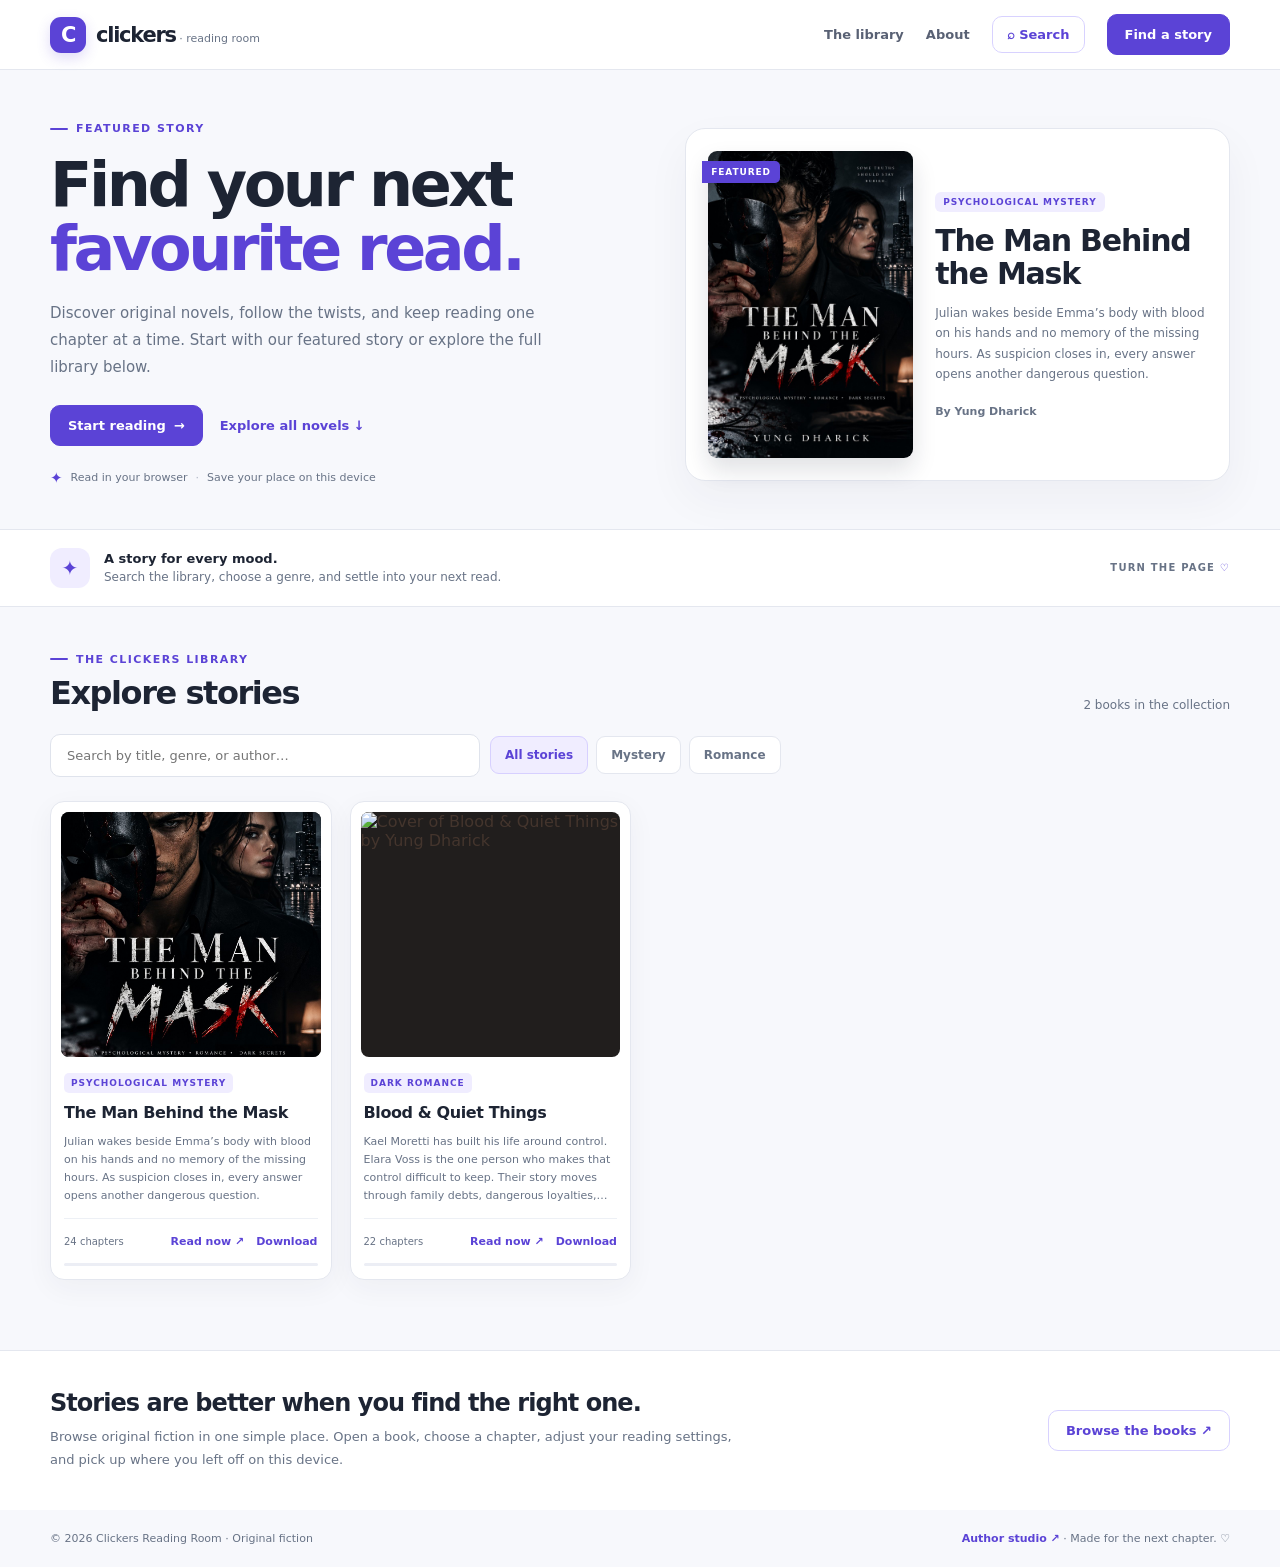
==== index.html @ 31b6f286 "Prefer published author edits for existing library titles" ====
<!doctype html>
<html lang="en">
<head>
<meta charset="utf-8">
<meta name="viewport" content="width=device-width,initial-scale=1">
<meta name="theme-color" content="#f7f2e9">
<meta name="description" content="Discover original fiction, find your next favourite story, and read comfortably on any screen. Explore the growing Clickers library.">
<meta property="og:type" content="website">
<meta property="og:site_name" content="Clickers Reading Room">
<meta property="og:title" content="Clickers — Stories worth staying for">
<meta property="og:description" content="Find a story that pulls you in. Discover original fiction and read at your own pace.">
<meta property="og:image" content="https://raw.githubusercontent.com/yungshadow213-prog/clickers/main/assets/the-man-behind-the-mask.jpg">
<meta property="og:image:alt" content="Clickers Reading Room — original fiction and stories">
<meta name="twitter:card" content="summary_large_image">
<meta name="twitter:image" content="https://raw.githubusercontent.com/yungshadow213-prog/clickers/main/assets/the-man-behind-the-mask.jpg">
<meta name="pinterest-rich-pin" content="true">
<meta name="color-scheme" content="light">
<title>Clickers — Stories worth staying for</title>
<style>
:root{color-scheme:light;--bg:#f7f8fc;--surface:#fff;--ink:#1d2433;--muted:#687386;--line:#e4e7ef;--brand:#5b43d6;--brand-dark:#4430b5;--soft:#f0edff;--shadow:0 8px 28px #2027460c}
*{box-sizing:border-box}html{scroll-behavior:smooth;scroll-padding-top:80px}body{margin:0;background:var(--bg);color:var(--ink);font-family:Inter,ui-sans-serif,system-ui,-apple-system,"Segoe UI",sans-serif}button,input,select{font:inherit}button,a{-webkit-tap-highlight-color:transparent}a{color:inherit;text-decoration:none}button{cursor:pointer}button:focus-visible,a:focus-visible,input:focus-visible,select:focus-visible{outline:3px solid #a89bff;outline-offset:3px}.wrap{width:min(1180px,calc(100% - 40px));margin:auto}
header{height:70px;display:flex;align-items:center;position:sticky;top:0;z-index:5;background:#ffffffed;border-bottom:1px solid var(--line);backdrop-filter:blur(14px)}.nav{display:flex;align-items:center;justify-content:space-between;gap:20px}.brand{display:flex;align-items:center;gap:10px;font-size:21px;font-weight:850;letter-spacing:-.06em}.brand-mark{display:grid;place-items:center;width:36px;height:36px;border-radius:11px;background:var(--brand);color:#fff;font-size:21px;box-shadow:0 5px 14px #5b43d632}.brand-sub{font-size:11px;font-weight:500;letter-spacing:0;color:var(--muted)}.navlinks{display:flex;align-items:center;gap:22px;font-size:13px;font-weight:650;color:#596174}.navlinks a:hover,.quiet-link:hover{color:var(--brand)}.button{display:inline-flex;align-items:center;justify-content:center;gap:8px;border:1px solid var(--brand);border-radius:10px;background:var(--brand);color:white;padding:12px 17px;font-size:13px;font-weight:750;transition:transform .18s,background .18s}.button:hover{background:var(--brand-dark);transform:translateY(-1px)}.button.outline{background:transparent;color:var(--brand);border-color:#d8d2ff}.nav-search{padding:10px 14px;white-space:nowrap}.quiet-link{font-size:13px;color:var(--brand);font-weight:700;padding:10px 3px}.eyebrow{display:flex;align-items:center;gap:8px;color:var(--brand);font-size:11px;font-weight:800;letter-spacing:.13em;text-transform:uppercase}.eyebrow:before{content:"";width:18px;height:2px;border-radius:4px;background:currentColor}
.hero{display:grid;grid-template-columns:1.04fr .96fr;gap:45px;align-items:center;padding:52px 0 42px}.hero h1{font-size:clamp(38px,5vw,62px);font-weight:850;line-height:1.04;letter-spacing:-.055em;margin:18px 0}.hero h1 em{color:var(--brand);font-style:normal}.hero-copy{max-width:500px;color:var(--muted);font-size:15px;line-height:1.8}.hero-actions{display:flex;align-items:center;gap:14px;flex-wrap:wrap;margin-top:24px}.hero-proof{display:flex;align-items:center;gap:8px;flex-wrap:wrap;margin-top:23px;font-size:11px;color:var(--muted)}.hero-proof span{color:var(--brand);font-size:15px}.hero-proof i{font-style:normal;color:#b0b6c4}.hero-art{height:335px;position:relative;display:grid;place-items:center;isolation:isolate;border-radius:26px;background:linear-gradient(135deg,#f0edff,#fff3df);overflow:hidden}.orb{position:absolute;z-index:-1;width:255px;height:255px;border-radius:50%;background:#ddd6ff;right:14%;top:10%}.orb:after{content:"";position:absolute;inset:18px;border:1px solid #9f8df2;border-radius:50%}.star{position:absolute;color:var(--brand);font-size:23px}.star.a{top:12%;left:13%}.star.b{bottom:12%;right:9%;font-size:16px}.hero-book{position:absolute;width:174px;height:250px;padding:19px;display:flex;flex-direction:column;justify-content:space-between;box-shadow:12px 20px 34px #25140f25;overflow:hidden;border-radius:7px}.hero-book:before,.cover:before{content:"";position:absolute;inset:8px;border:1px solid #ffffff55;pointer-events:none}.hero-book:after,.cover:after{content:"";position:absolute;width:180px;height:180px;border:1px solid #ffffff30;border-radius:50%;right:-86px;top:56px;pointer-events:none}.hero-book>*{position:relative;z-index:1}.hero-book.back{background:#ffcc83;color:#49382d;transform:translate(63px,-9px) rotate(8deg)}.hero-book.front{background:#5540c6;color:#fff;transform:translate(-30px,13px) rotate(-6deg)}.hero-book .micro{font-size:8px;font-weight:800;letter-spacing:.13em;text-transform:uppercase}.hero-book strong{font-size:25px;font-weight:850;line-height:1.03;max-width:145px}
.reading-note{background:#fff;border-top:1px solid var(--line);border-bottom:1px solid var(--line)}.reading-note-inner{display:flex;align-items:center;gap:14px;padding:18px 0}.note-icon{display:grid;place-items:center;flex:0 0 40px;height:40px;border-radius:12px;background:var(--soft);color:var(--brand);font-size:20px}.reading-note-inner>div{display:flex;flex-direction:column;gap:4px}.reading-note strong{font-size:13px}.reading-note-inner>div span{font-size:12px;color:var(--muted)}.note-stamp{margin-left:auto;font-size:10px;letter-spacing:.12em;font-weight:800;color:var(--muted)}.note-stamp span{color:var(--brand)}
.library{padding:46px 0 70px}.section-head{display:flex;justify-content:space-between;align-items:end;gap:20px;margin-bottom:22px}.section-head h2{font-size:32px;letter-spacing:-.045em;font-weight:850;margin:8px 0 0}.section-head p{font-size:12px;color:var(--muted);margin:0}.toolbar{display:flex;align-items:center;gap:10px;flex-wrap:wrap;margin-bottom:24px}.search{flex:1;min-width:210px;max-width:430px}.search input{width:100%;padding:13px 16px;border:1px solid #dfe3ec;border-radius:10px;background:#fff;color:var(--ink);font-size:13px}.filters{display:flex;gap:8px;flex-wrap:wrap}.filter{border:1px solid var(--line);border-radius:9px;padding:11px 14px;background:#fff;color:var(--muted);font-size:12px;font-weight:700}.filter.active{background:var(--soft);border-color:#d7d0ff;color:var(--brand)}.grid{display:grid;grid-template-columns:repeat(4,minmax(0,1fr));gap:18px}.card{padding:10px;background:var(--surface);border:1px solid var(--line);border-radius:14px;box-shadow:var(--shadow);min-width:0;transition:transform .18s,box-shadow .18s;overflow:hidden}.card:hover{transform:translateY(-3px);box-shadow:0 16px 34px #202b4a12}.cover{height:245px;padding:19px;position:relative;overflow:hidden;display:flex;flex-direction:column;justify-content:space-between;background:#5540c6;color:#fff;border-radius:8px}.cover.tone2{background:#ffcc83;color:#44352d}.cover.tone3{background:#365d58;color:#f5efe5}.cover .micro{font-size:8px;font-weight:800;text-transform:uppercase;letter-spacing:.14em}.cover .title{position:relative;z-index:1;max-width:220px;font-size:clamp(22px,2vw,28px);font-weight:850;line-height:1.03;overflow-wrap:anywhere}.cover .author{font-size:9px;font-weight:750;text-transform:uppercase;letter-spacing:.13em}.cover.with-image{padding:0;background:#211e1d}.cover.with-image:before,.cover.with-image:after{display:none}.cover .actual-cover{position:absolute;inset:0;width:100%;height:100%;object-fit:cover;display:block}.cover .ornament{position:absolute;z-index:0;width:170px;height:170px;border:1px solid #ffffff35;border-radius:50%;right:-62px;top:75px}.cover.tone2 .ornament{border-color:#71574735}.meta{padding:14px 3px 3px}.tag{display:inline-block;font-size:9px;font-weight:850;text-transform:uppercase;letter-spacing:.11em;color:var(--brand);background:var(--soft);border-radius:5px;padding:5px 7px}.meta h3{font-size:16px;line-height:1.35;font-weight:800;letter-spacing:-.025em;margin:9px 0}.meta p{min-height:68px;color:var(--muted);font-size:11px;line-height:1.65;margin:0 0 13px;display:-webkit-box;-webkit-line-clamp:4;-webkit-box-orient:vertical;overflow:hidden}.card-bottom{display:flex;align-items:center;justify-content:space-between;gap:8px;flex-wrap:wrap;border-top:1px solid #edf0f5;padding-top:11px}.card-bottom .actions{display:flex;gap:12px;align-items:center}.card-bottom button{border:0;background:transparent;color:var(--brand);padding:5px 0;font-size:11px;font-weight:800}.card-bottom button:hover{text-decoration:underline}.read-status{font-size:10px;color:var(--muted)}.progress-track{height:3px;background:#eceef5;margin-top:10px;overflow:hidden;border-radius:99px}.progress-fill{height:100%;background:var(--brand);width:0}.empty{grid-column:1/-1;text-align:center;padding:40px 20px;border:1px dashed #d8dce8;border-radius:12px;font-size:13px;line-height:1.8;color:var(--muted)}
.about{background:#fff;border-top:1px solid var(--line);padding:38px 0}.about-inner{display:flex;justify-content:space-between;align-items:center;gap:30px}.about h2{font-size:24px;letter-spacing:-.04em;margin:0 0 8px}.about p{max-width:710px;color:var(--muted);font-size:13px;line-height:1.8;margin:0}.foot{display:flex;justify-content:space-between;align-items:center;gap:18px;padding:22px 0;color:var(--muted);font-size:11px}.foot-links a{color:var(--brand);font-weight:750}.reader{position:fixed;inset:0;z-index:20;background:#fbfaf7;display:none;overflow-y:auto;color:#292b35}.reader.open{display:block}.reader.dark{background:#171923;color:#e8e9f0}.readerbar{position:sticky;top:0;z-index:2;display:flex;align-items:center;justify-content:space-between;gap:14px;padding:13px max(20px,calc((100% - 1000px)/2));border-bottom:1px solid #e4e5eb;background:#ffffffef;backdrop-filter:blur(12px)}.reader.dark .readerbar{background:#1b1e29ee;border-color:#333746}.readerbar button,.readerbar select,.reader-controls button{border:1px solid #dfe1e9;border-radius:8px;background:#fff;color:#33394a;padding:9px 11px;font-size:12px;font-weight:700}.reader.dark .readerbar button,.reader.dark .readerbar select,.reader.dark .reader-controls button{background:#252938;color:#e8e9f0;border-color:#414659}.reader-title{font-size:13px;font-weight:800;overflow:hidden;text-overflow:ellipsis;white-space:nowrap}.reader-tools{display:flex;align-items:center;gap:7px;flex-wrap:wrap}.reader-body{max-width:720px;margin:0 auto;padding:60px 24px 100px}.reader-kicker{font-size:11px;text-transform:uppercase;letter-spacing:.13em;color:var(--brand);font-weight:850}.reader-body h1{font-family:Georgia,serif;font-size:clamp(30px,5vw,43px);line-height:1.2;letter-spacing:-.03em;margin:14px 0}.chapter-subtitle{color:var(--muted);font-size:12px;border-bottom:1px solid var(--line);padding-bottom:23px}.reader-content{font-family:Georgia,"Times New Roman",serif;font-size:20px;line-height:1.95;max-width:660px;margin:28px auto 42px;overflow-wrap:anywhere}.reader-content p{margin:0 0 1.35em}.reader.dark .reader-content{color:#e5e5eb}.reader.dark .chapter-subtitle{color:#a4a9b9;border-color:#333746}.reader-controls{display:flex;align-items:center;justify-content:space-between;gap:12px;border-top:1px solid var(--line);padding-top:20px}.reader-controls button:disabled{opacity:.4;cursor:not-allowed}.chapter-count{font-size:11px;color:var(--muted)}.toast{position:fixed;bottom:22px;left:50%;transform:translate(-50%,20px);z-index:30;background:#22263a;color:#fff;padding:12px 17px;border-radius:10px;font-size:12px;opacity:0;pointer-events:none;transition:opacity .2s,transform .2s;box-shadow:0 8px 25px #0002}.toast.show{opacity:1;transform:translate(-50%,0)}
@media(max-width:1000px){.grid{grid-template-columns:repeat(3,minmax(0,1fr))}.hero{gap:25px}.navlinks{gap:14px}.cover{height:230px}}
@media(max-width:720px){.wrap{width:calc(100% - 28px)}header{height:64px}.navlinks{gap:10px}.navlinks>a:not(.nav-search):not(.nav-cta){display:none}.brand{font-size:19px}.brand-sub{display:none}.nav-cta{display:none}.hero{grid-template-columns:1fr;padding:38px 0 30px;gap:24px}.hero h1{font-size:clamp(39px,11vw,55px)}.hero-art{height:285px}.hero-book{width:145px;height:214px;padding:15px}.hero-book strong{font-size:21px}.orb{width:220px;height:220px}.reading-note-inner{align-items:flex-start}.note-stamp{display:none}.library{padding:35px 0 50px}.section-head{align-items:flex-start;flex-direction:column;gap:8px}.section-head h2{font-size:28px}.toolbar{align-items:stretch}.search{max-width:none;flex-basis:100%}.filters{overflow-x:auto;flex-wrap:nowrap;padding-bottom:4px}.filter{white-space:nowrap}.grid{grid-template-columns:repeat(2,minmax(0,1fr));gap:12px}.card{padding:8px;border-radius:11px}.cover{height:clamp(165px,54vw,240px);padding:13px}.cover .title{font-size:clamp(18px,5vw,25px)}.meta{padding:11px 2px 2px}.meta h3{font-size:14px}.meta p{font-size:10px;min-height:62px}.card-bottom{align-items:flex-start;flex-direction:column;gap:6px}.card-bottom .actions{width:100%;justify-content:space-between}.about-inner{align-items:flex-start;flex-direction:column}.about h2{font-size:22px}.foot{align-items:flex-start;flex-direction:column;gap:8px}.readerbar{padding:10px 12px;align-items:flex-start;flex-wrap:wrap}.reader-title{order:3;width:100%}.reader-tools{gap:5px}.readerbar button,.readerbar select{padding:8px;font-size:11px}.reader-body{padding:36px 22px 70px}.reader-content{line-height:1.85}.reader-controls button{padding:9px 10px}}
@media(max-width:380px){.grid{grid-template-columns:1fr}.cover{height:300px}.meta p{min-height:0}.nav-search{font-size:11px;padding:9px}.hero-art{height:255px}}
.hero-copy-block{min-width:0}.featured-story{display:flex;align-items:center;gap:22px;padding:22px;border:1px solid var(--line);border-radius:20px;background:#fff;box-shadow:0 18px 45px #2027460c;min-width:0}.featured-cover-wrap{position:relative;flex:0 0 42%;max-width:205px}.featured-cover{display:block;width:100%;aspect-ratio:2/3;object-fit:cover;border-radius:9px;box-shadow:0 12px 24px #17203322;background:#e8eaf0}.featured-ribbon{position:absolute;top:10px;left:-6px;background:var(--brand);color:#fff;border-radius:0 5px 5px 0;padding:6px 9px;font-size:9px;font-weight:850;letter-spacing:.1em}.featured-info{min-width:0}.featured-genre{display:inline-block;color:var(--brand);background:var(--soft);border-radius:6px;padding:5px 8px;font-size:9px;font-weight:850;text-transform:uppercase;letter-spacing:.1em}.featured-info h2{font-size:clamp(21px,2.7vw,30px);line-height:1.12;letter-spacing:-.04em;margin:12px 0}.featured-info p{font-size:12px;line-height:1.7;color:var(--muted);display:-webkit-box;-webkit-line-clamp:6;-webkit-box-orient:vertical;overflow:hidden;margin:0 0 16px}.featured-author{font-size:11px;color:var(--muted);font-weight:750}.featured-story .hero-copy{margin:0}.featured-story .button{margin-top:18px}
@media(max-width:720px){.featured-story{gap:16px;padding:15px;border-radius:15px}.featured-cover-wrap{flex-basis:39%;max-width:170px}.featured-info h2{font-size:21px}.featured-info p{-webkit-line-clamp:5;font-size:11px}.featured-author{font-size:10px}}
@media(max-width:420px){.featured-story{align-items:flex-start;gap:12px;padding:12px}.featured-cover-wrap{flex-basis:38%}.featured-info h2{font-size:18px;margin:9px 0}.featured-info p{-webkit-line-clamp:4;font-size:10px}.featured-ribbon{font-size:8px;padding:5px 7px}}
</style>
</head>
<body>
<header><div class="wrap nav"><a class="brand" href="./" aria-label="Clickers Reading Room home"><span class="brand-mark">C</span><span>clickers<span class="brand-sub"> · reading room</span></span></a><nav class="navlinks" aria-label="Main navigation"><a href="#library">The library</a><a href="#about">About</a><a class="button outline nav-search" id="navSearch" href="#library" aria-label="Search the story library">⌕ Search</a><a class="button nav-cta" href="#library">Find a story</a></nav></div></header>
<main>
<section class="wrap hero"><div class="hero-copy-block"><div class="eyebrow">Featured story</div><h1>Find your next<br><em>favourite read.</em></h1><p class="hero-copy">Discover original novels, follow the twists, and keep reading one chapter at a time. Start with our featured story or explore the full library below.</p><div class="hero-actions"><button class="button" id="featuredRead" type="button">Start reading <span aria-hidden="true">→</span></button><a class="quiet-link" href="#library">Explore all novels ↓</a></div><div class="hero-proof"><span>✦</span> Read in your browser <i>·</i> Save your place on this device</div></div><div class="featured-story" aria-label="Featured novel"><div class="featured-cover-wrap"><img id="featuredCover" class="featured-cover" src="./assets/the-man-behind-the-mask.jpg" alt="Featured novel cover"><span class="featured-ribbon">FEATURED</span></div><div class="featured-info"><span class="featured-genre" id="featuredGenre">Mystery</span><h2 id="featuredTitle">The Man Behind the Mask</h2><p id="featuredDescription">Discover the story.</p><span class="featured-author" id="featuredAuthor">By Yung Dharick</span></div></div></section>

<section class="reading-note" aria-label="About the collection"><div class="wrap reading-note-inner"><span class="note-icon" aria-hidden="true">✦</span><div><strong>A story for every mood.</strong><span>Search the library, choose a genre, and settle into your next read.</span></div><span class="note-stamp">TURN THE PAGE <span aria-hidden="true">♡</span></span></div></section>
<section class="library" id="library"><div class="wrap"><div class="section-head"><div><div class="eyebrow">THE CLICKERS LIBRARY</div><h2>Explore stories</h2></div><p id="count" aria-live="polite">Loading stories…</p></div><div class="toolbar"><label class="search"><input id="search" type="search" placeholder="Search by title, genre, or author…" aria-label="Search the library"></label><div class="filters" id="filters" aria-label="Filter stories by genre"><button class="filter active" data-filter="All" aria-pressed="true">All stories</button></div></div><div class="grid" id="books" aria-live="polite"><div class="empty">Preparing the bookshelf…</div></div></div></section>
<section class="about" id="about"><div class="wrap about-inner"><div><h2>Stories are better when you find the right one.</h2><p>Browse original fiction in one simple place. Open a book, choose a chapter, adjust your reading settings, and pick up where you left off on this device.</p></div><a class="button outline" href="#library">Browse the books ↗</a></div></section>
</main><footer><div class="wrap foot"><span>© <span id="year"></span> Clickers Reading Room · Original fiction</span><span class="foot-links"><a href="./author.html">Author studio ↗</a> · Made for the next chapter. ♡</span></div></footer>
<section class="reader" id="reader" role="dialog" aria-modal="true" aria-label="Book reader" aria-hidden="true"><div class="readerbar"><button id="closeReader" type="button">← Library</button><div class="reader-title" id="readerTopTitle">Reading</div><div class="reader-tools"><button id="smaller" type="button" aria-label="Decrease text size">A−</button><button id="larger" type="button" aria-label="Increase text size">A+</button><button id="theme" type="button" aria-label="Toggle dark reading theme">◐</button><select id="chapterSelect" aria-label="Choose a chapter" title="Choose a chapter"><option>Contents</option></select><button id="downloadBook" type="button">Download .txt</button><button id="shareBook" type="button">Share</button></div></div><article class="reader-body"><div class="reader-kicker" id="readerGenre">Now reading</div><h1 id="readerHeading"></h1><div class="chapter-subtitle" id="chapterSubtitle"></div><div class="reader-content" id="readerContent"></div><div class="reader-controls"><button id="prevChapter" type="button">← Previous</button><span id="chapterCount" class="chapter-count" aria-live="polite"></span><button id="nextChapter" type="button">Next →</button></div></article></section><div class="toast" id="toast" role="status" aria-live="polite"></div>
<script src="./author-config.js"></script>
<script src="./books.js"></script>
<script>
(function(){
"use strict";
const $=id=>document.getElementById(id);
let books=Array.isArray(window.READING_ROOM_BOOKS)?window.READING_ROOM_BOOKS:[];
const progressKey="reading-room-progress-v1";
let progress={};try{progress=JSON.parse(localStorage.getItem(progressKey)||"{}")||{};}catch(e){progress={};}
let activeBook=null,chapterIndex=0,fontSize=20,dark=false,filter="All",previousFocus=null,toastTimer=null;
function esc(value){return String(value==null?"":value).replace(/[&<>"']/g,c=>({"&":"&amp;","<":"&lt;",">":"&gt;",'"':"&quot;","'":"&#39;"}[c]));}
function coverSource(value){const raw=String(value||"").trim();if(/^https?:\/\//i.test(raw))return raw;if(/^(?:data:|javascript:|\/\/)/i.test(raw))return "";return "./"+raw.replace(/^\.?\//,"");}
function saveProgress(){try{localStorage.setItem(progressKey,JSON.stringify(progress));}catch(e){}}
function showToast(message){$("toast").textContent=message;$("toast").classList.add("show");clearTimeout(toastTimer);toastTimer=setTimeout(()=>$("toast").classList.remove("show"),2300);}
function getProgress(book){const p=progress[book.id];return p&&Number.isInteger(p.chapter)?Math.max(0,Math.min(p.chapter,Math.max(0,book.chapters.length-1))):0;}
function renderFeatured(){
 const book=books.find(item=>String(item.id||"").startsWith("author-"))||books[0];if(!book)return;
 const title=$("featuredTitle"),genre=$("featuredGenre"),description=$("featuredDescription"),author=$("featuredAuthor"),cover=$("featuredCover"),button=$("featuredRead");
 if(title)title.textContent=book.title||"Featured story";
 if(genre)genre.textContent=book.label||book.genre||"Novel";
 if(description)description.textContent=book.description||"Open this story and start reading.";
 if(author)author.textContent="By "+(book.author||"Yung Dharick");
 if(cover){const src=coverSource(book.cover);if(src)cover.src=src;else cover.hidden=true;cover.alt="Cover of "+(book.title||"featured story");}
 if(button)button.onclick=()=>openBook(book.id,false);
}
function renderFilters(){
 const holder=$("filters");
 const genres=[...new Set(books.map(b=>String(b.genre||"Other").trim()).filter(Boolean))].sort((a,b)=>a.localeCompare(b));
 holder.innerHTML=[{label:"All stories",value:"All"},...genres.map(genre=>({label:genre,value:genre}))].map(item=>'<button class="filter '+(filter===item.value?'active':'')+'" data-filter="'+esc(item.value)+'" aria-pressed="'+String(filter===item.value)+'">' +esc(item.label)+'</button>').join("");
 holder.querySelectorAll("[data-filter]").forEach(btn=>btn.addEventListener("click",()=>{filter=btn.dataset.filter;renderFilters();renderBooks();}));
}
function renderBooks(){
 const query=$("search").value.trim().toLowerCase();
 const shown=books.filter(b=>(filter==="All"||String(b.genre||"Other")===filter)&&[b.title,b.genre,b.label,b.description,b.author].join(" ").toLowerCase().includes(query));
 $("count").textContent=shown.length+" "+(shown.length===1?"book":"books")+" in the collection";
 $("books").innerHTML=shown.map(b=>{
  const total=b.chapters.length,idx=getProgress(b),pct=total?Math.round((idx+(progress[b.id]&&progress[b.id].finished?1:0))/total*100):0,cover=coverSource(b.cover);
  return '<article class="card"><div class="cover '+esc(b.tone||"")+(cover?' with-image':'')+'">'+(cover?'<img class="actual-cover" src="'+esc(cover)+'" alt="Cover of '+esc(b.title)+' by '+esc(b.author||"Yung Dharick")+'" loading="lazy">':'<span class="micro">'+esc(b.label)+'</span><span class="ornament"></span><span class="title">'+esc(b.title)+'</span><span class="author">By '+esc(b.author||"Yung Dharick")+'</span>')+'</div><div class="meta"><span class="tag">'+esc(b.label)+'</span><h3>'+esc(b.title)+'</h3><p>'+esc(b.description)+'</p><div class="card-bottom"><span class="read-status">'+total+' chapters'+(progress[b.id]?' · '+pct+'% read':'')+'</span><div class="actions"><button type="button" data-open="'+esc(b.id)+'">'+(progress[b.id]?'Continue ↗':'Read now ↗')+'</button><button type="button" data-download="'+esc(b.id)+'">Download</button></div></div><div class="progress-track" aria-label="'+pct+'% read"><div class="progress-fill" style="width:'+pct+'%"></div></div></div></article>';
 }).join("")||'<div class="empty">No stories match that search. Try another title or genre.</div>';
 $("books").querySelectorAll("[data-open]").forEach(btn=>btn.addEventListener("click",()=>openBook(btn.dataset.open)));
 $("books").querySelectorAll("[data-download]").forEach(btn=>btn.addEventListener("click",()=>downloadBook(btn.dataset.download)));
}
function buildChapterOptions(){
 const select=$("chapterSelect");select.innerHTML="";
 activeBook.chapters.forEach((ch,i)=>{const op=document.createElement("option");op.value=String(i);op.textContent=(i+1)+". "+ch.title;select.appendChild(op);});
 select.disabled=!activeBook.chapters.length;
}
function openBook(id,restore=true){
 const book=books.find(b=>b.id===id);if(!book)return;
 previousFocus=document.activeElement;activeBook=book;chapterIndex=restore?getProgress(book):0;
 dark=false;$("reader").classList.remove("dark");$("reader").classList.add("open");$("reader").setAttribute("aria-hidden","false");document.body.style.overflow="hidden";
 $("readerTopTitle").textContent=book.title;$("readerGenre").textContent=book.label;$("readerContent").style.fontSize=fontSize+"px";
 buildChapterOptions();renderChapter();history.replaceState(null,"",location.pathname+"?book="+encodeURIComponent(book.id)+(chapterIndex?"&chapter="+(chapterIndex+1):""));
 $("closeReader").focus();
}
function closeReader(){
 $("reader").classList.remove("open");$("reader").setAttribute("aria-hidden","true");document.body.style.overflow="";
 history.replaceState(null,"",location.pathname+location.hash);
 if(previousFocus&&previousFocus.focus)previousFocus.focus();activeBook=null;renderBooks();
}
function renderChapter(){
 if(!activeBook)return;
 const chapters=activeBook.chapters||[],ch=chapters[chapterIndex];
 $("readerHeading").textContent=ch?ch.title:activeBook.title;
 $("chapterSubtitle").textContent=ch?"Chapter "+(chapterIndex+1)+" of "+chapters.length:"";
 $("chapterSelect").value=String(chapterIndex);
 $("readerContent").innerHTML=ch&&Array.isArray(ch.paragraphs)?ch.paragraphs.map(p=>'<p>'+esc(p).replace(/\n/g,"<br>")+'</p>').join(""):'<div class="reader-message">The text for this book is not available in this edition yet.</div>';
 $("chapterCount").textContent=chapters.length?(chapterIndex+1)+" of "+chapters.length+" chapters":"Text unavailable";
 $("prevChapter").disabled=!chapters.length||chapterIndex===0;$("nextChapter").disabled=!chapters.length||chapterIndex===chapters.length-1;
 if(chapters.length){progress[activeBook.id]={chapter:chapterIndex,finished:chapterIndex===chapters.length-1};saveProgress();}
 const u=new URL(location.href);u.searchParams.set("book",activeBook.id);if(chapterIndex)u.searchParams.set("chapter",String(chapterIndex+1));else u.searchParams.delete("chapter");history.replaceState(null,"",u.pathname+u.search+u.hash);
}
function downloadBook(id){
 const b=books.find(x=>x.id===id);if(!b)return;
 const content=[b.title,"By "+(b.author||"Yung Dharick"),"",b.description,"",...b.chapters.flatMap((ch,i)=>["CHAPTER "+(i+1),ch.title,"",...(ch.paragraphs||[]),""])].join("\n");
 const blob=new Blob([content],{type:"text/plain;charset=utf-8"}),url=URL.createObjectURL(blob),a=document.createElement("a");a.href=url;a.download=b.id+".txt";document.body.appendChild(a);a.click();a.remove();setTimeout(()=>URL.revokeObjectURL(url),1000);showToast("Your book download is ready.");
}
async function shareBook(){
 if(!activeBook)return;const url=location.href;
 try{if(navigator.share){await navigator.share({title:activeBook.title,text:activeBook.description,url});}
 else if(navigator.clipboard&&window.isSecureContext){await navigator.clipboard.writeText(url);showToast("Book link copied.");}
 else{const temp=document.createElement("textarea");temp.value=url;temp.setAttribute("readonly","");temp.style.position="fixed";temp.style.opacity="0";document.body.appendChild(temp);temp.select();const ok=document.execCommand("copy");temp.remove();showToast(ok?"Book link copied.":"Copy this link from your browser address bar.");}}
 catch(e){if(e.name!=="AbortError")showToast("You can copy the link from your address bar.");}
}
$("search").addEventListener("input",renderBooks);
const navSearch=$("navSearch");
if(navSearch)navSearch.addEventListener("click",()=>setTimeout(()=>$("search").focus(),120));

$("closeReader").addEventListener("click",closeReader);
$("smaller").addEventListener("click",()=>{fontSize=Math.max(15,fontSize-1);$("readerContent").style.fontSize=fontSize+"px";});
$("larger").addEventListener("click",()=>{fontSize=Math.min(30,fontSize+1);$("readerContent").style.fontSize=fontSize+"px";});
$("theme").addEventListener("click",()=>{dark=!dark;$("reader").classList.toggle("dark",dark);$("theme").setAttribute("aria-pressed",String(dark));});
$("prevChapter").addEventListener("click",()=>{if(chapterIndex>0){chapterIndex--;renderChapter();$("reader").scrollTop=0;}});
$("nextChapter").addEventListener("click",()=>{if(activeBook&&chapterIndex<activeBook.chapters.length-1){chapterIndex++;renderChapter();$("reader").scrollTop=0;}});
$("chapterSelect").addEventListener("change",()=>{const next=Number($("chapterSelect").value);if(Number.isInteger(next)&&next>=0&&activeBook&&next<activeBook.chapters.length){chapterIndex=next;renderChapter();$("reader").scrollTop=0;}});
$("downloadBook").addEventListener("click",()=>activeBook&&downloadBook(activeBook.id));
$("shareBook").addEventListener("click",shareBook);
document.addEventListener("keydown",e=>{if(!$("reader").classList.contains("open"))return;if(e.key==="Escape")closeReader();if(e.key==="ArrowRight"&&!e.target.matches("input,select,textarea,button"))$("nextChapter").click();if(e.key==="ArrowLeft"&&!e.target.matches("input,select,textarea,button"))$("prevChapter").click();});
async function loadPublishedAuthorBooks(){
 const apiUrl=window.CLICKERS_CONFIG&&window.CLICKERS_CONFIG.apiUrl;
 if(!apiUrl||apiUrl.includes("YOUR-CLICKERS-WORKER"))return;
 try{
  const response=await fetch(apiUrl.replace(/\/+$/,"")+"/api/books",{cache:"no-store"});
  if(!response.ok)return;
  const published=await response.json();
  if(!Array.isArray(published)||!published.length)return;
  const additions=await Promise.all(published.map(async item=>{
   try{
    const chapterResponse=await fetch(apiUrl.replace(/\/+$/,"")+"/api/books/"+encodeURIComponent(item.id)+"/chapters",{cache:"no-store"});
    if(!chapterResponse.ok)return null;
    const chapters=await chapterResponse.json();
    if(!Array.isArray(chapters)||!chapters.length)return null;
    return {
     id:"author-"+item.id,apiId:item.id,title:item.title||"Untitled story",
     author:item.author||"Yung Dharick",genre:item.genre||"Other",label:item.genre||"New story",
     description:item.description||"A new story from Clickers.",cover:item.cover_path||"",
     tone:"",chapters:chapters.map(ch=>({title:ch.title||("Chapter "+ch.chapter_number),paragraphs:String(ch.body||"").split(/\n\s*\n/).map(p=>p.trim()).filter(Boolean)}))
    };
   }catch(error){return null;}
  }));
  const existing=new Map(books.map((book,index)=>[String(book.title||"").trim().toLowerCase(),index]));
  for(const book of additions.filter(Boolean)){
   const titleKey=book.title.trim().toLowerCase();
   if(existing.has(titleKey)){
    const index=existing.get(titleKey), original=books[index];
    books[index]={...original,...book,id:original.id,apiId:book.apiId};
   }else{
    existing.set(titleKey,books.length);books.push(book);
   }
  }
  renderFeatured();renderFilters();renderBooks();
  const params=new URLSearchParams(location.search),requested=params.get("book");
  if(requested&&!activeBook&&books.some(book=>book.id===requested)){
   openBook(requested,false);
   const n=Number(params.get("chapter"));
   if(Number.isInteger(n)&&n>0&&n<=activeBook.chapters.length){chapterIndex=n-1;renderChapter();}
  }
 }catch(error){
  console.warn("Could not load newly published Clickers books.",error);
 }
}
$("year").textContent=new Date().getFullYear();renderFeatured();renderFilters();renderBooks();
const params=new URLSearchParams(location.search),requested=params.get("book");
if(requested&&books.some(b=>b.id===requested)){openBook(requested,false);const n=Number(params.get("chapter"));if(Number.isInteger(n)&&n>0&&n<=activeBook.chapters.length){chapterIndex=n-1;renderChapter();}}
loadPublishedAuthorBooks();
})();
</script>
</body>
</html>
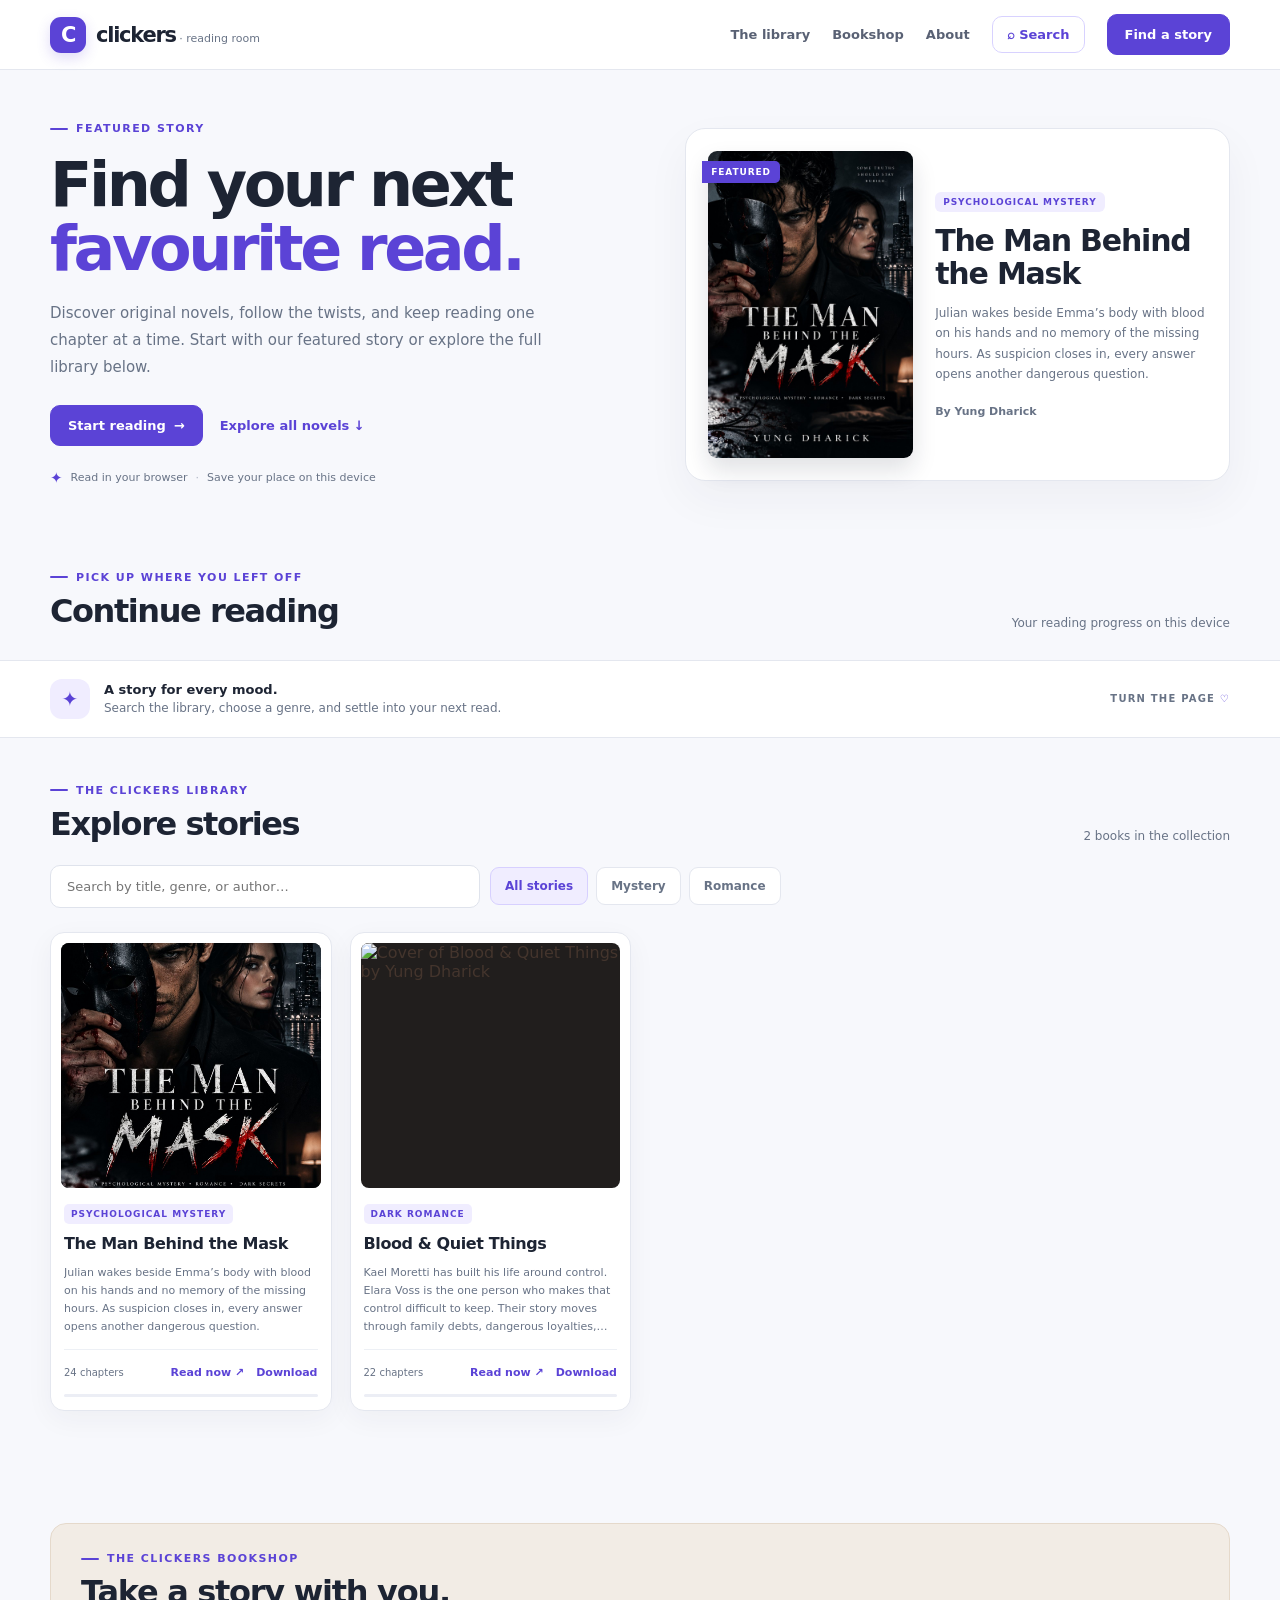
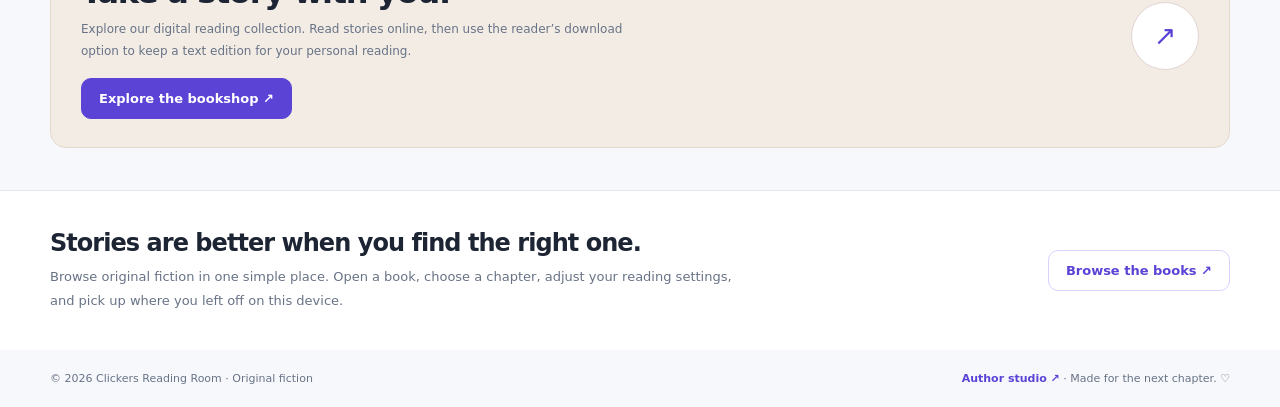
==== commit 0bed1c25: "Improve reader retention and add Clickers bookshop entry points" ====
--- a/index.html
+++ b/index.html
@@ -30,15 +30,23 @@
 .hero-copy-block{min-width:0}.featured-story{display:flex;align-items:center;gap:22px;padding:22px;border:1px solid var(--line);border-radius:20px;background:#fff;box-shadow:0 18px 45px #2027460c;min-width:0}.featured-cover-wrap{position:relative;flex:0 0 42%;max-width:205px}.featured-cover{display:block;width:100%;aspect-ratio:2/3;object-fit:cover;border-radius:9px;box-shadow:0 12px 24px #17203322;background:#e8eaf0}.featured-ribbon{position:absolute;top:10px;left:-6px;background:var(--brand);color:#fff;border-radius:0 5px 5px 0;padding:6px 9px;font-size:9px;font-weight:850;letter-spacing:.1em}.featured-info{min-width:0}.featured-genre{display:inline-block;color:var(--brand);background:var(--soft);border-radius:6px;padding:5px 8px;font-size:9px;font-weight:850;text-transform:uppercase;letter-spacing:.1em}.featured-info h2{font-size:clamp(21px,2.7vw,30px);line-height:1.12;letter-spacing:-.04em;margin:12px 0}.featured-info p{font-size:12px;line-height:1.7;color:var(--muted);display:-webkit-box;-webkit-line-clamp:6;-webkit-box-orient:vertical;overflow:hidden;margin:0 0 16px}.featured-author{font-size:11px;color:var(--muted);font-weight:750}.featured-story .hero-copy{margin:0}.featured-story .button{margin-top:18px}
 @media(max-width:720px){.featured-story{gap:16px;padding:15px;border-radius:15px}.featured-cover-wrap{flex-basis:39%;max-width:170px}.featured-info h2{font-size:21px}.featured-info p{-webkit-line-clamp:5;font-size:11px}.featured-author{font-size:10px}}
 @media(max-width:420px){.featured-story{align-items:flex-start;gap:12px;padding:12px}.featured-cover-wrap{flex-basis:38%}.featured-info h2{font-size:18px;margin:9px 0}.featured-info p{-webkit-line-clamp:4;font-size:10px}.featured-ribbon{font-size:8px;padding:5px 7px}}
+.story-image{margin:24px auto;max-width:620px;text-align:center}.story-image img{display:block;max-width:100%;max-height:70vh;object-fit:contain;margin:auto;border-radius:8px}.story-image figcaption{font:12px/1.5 Arial,sans-serif;color:var(--muted);margin-top:6px}
+
+/* Reader retention and bookshop navigation */
+.continue-shelf{padding:42px 0 8px}.continue-grid{display:grid;grid-template-columns:repeat(3,minmax(0,1fr));gap:14px}.continue-card{display:flex;align-items:center;gap:14px;padding:13px;border:1px solid var(--line);border-radius:13px;background:#fff;min-width:0}.continue-card img{width:66px;height:94px;object-fit:cover;border-radius:6px;background:#ece7e1;flex-shrink:0}.continue-copy{min-width:0}.continue-copy strong{display:block;font-size:14px;line-height:1.35}.continue-copy span{display:block;color:var(--muted);font-size:10px;line-height:1.6;margin:6px 0}.continue-copy button{border:0;background:transparent;padding:0;color:var(--brand);font-size:11px;font-weight:800;cursor:pointer}.bookshop-banner{display:flex;align-items:center;justify-content:space-between;gap:24px;padding:28px 30px;background:#f2ece5;border:1px solid #e5d9cb;border-radius:16px;margin:42px auto}.bookshop-banner h2{margin:8px 0;font-size:clamp(23px,3vw,32px);letter-spacing:-.04em}.bookshop-banner p{max-width:560px;color:var(--muted);font-size:12px;line-height:1.8;margin:0}.bookshop-mark{display:grid;place-items:center;width:68px;height:68px;flex:0 0 68px;border-radius:50%;background:#fff;color:var(--brand);font-size:27px;border:1px solid #e2d4d2}
+@media(max-width:720px){.continue-grid{grid-template-columns:1fr}.continue-shelf{padding-top:28px}.bookshop-banner{align-items:flex-start;padding:22px;margin:28px auto;gap:14px}.bookshop-mark{width:48px;height:48px;flex-basis:48px;font-size:21px}}
+
 </style>
 </head>
 <body>
-<header><div class="wrap nav"><a class="brand" href="./" aria-label="Clickers Reading Room home"><span class="brand-mark">C</span><span>clickers<span class="brand-sub"> · reading room</span></span></a><nav class="navlinks" aria-label="Main navigation"><a href="#library">The library</a><a href="#about">About</a><a class="button outline nav-search" id="navSearch" href="#library" aria-label="Search the story library">⌕ Search</a><a class="button nav-cta" href="#library">Find a story</a></nav></div></header>
+<header><div class="wrap nav"><a class="brand" href="./" aria-label="Clickers Reading Room home"><span class="brand-mark">C</span><span>clickers<span class="brand-sub"> · reading room</span></span></a><nav class="navlinks" aria-label="Main navigation"><a href="#library">The library</a><a href="./store.html">Bookshop</a><a href="#about">About</a><a class="button outline nav-search" id="navSearch" href="#library" aria-label="Search the story library">⌕ Search</a><a class="button nav-cta" href="#library">Find a story</a></nav></div></header>
 <main>
 <section class="wrap hero"><div class="hero-copy-block"><div class="eyebrow">Featured story</div><h1>Find your next<br><em>favourite read.</em></h1><p class="hero-copy">Discover original novels, follow the twists, and keep reading one chapter at a time. Start with our featured story or explore the full library below.</p><div class="hero-actions"><button class="button" id="featuredRead" type="button">Start reading <span aria-hidden="true">→</span></button><a class="quiet-link" href="#library">Explore all novels ↓</a></div><div class="hero-proof"><span>✦</span> Read in your browser <i>·</i> Save your place on this device</div></div><div class="featured-story" aria-label="Featured novel"><div class="featured-cover-wrap"><img id="featuredCover" class="featured-cover" src="./assets/the-man-behind-the-mask.jpg" alt="Featured novel cover"><span class="featured-ribbon">FEATURED</span></div><div class="featured-info"><span class="featured-genre" id="featuredGenre">Mystery</span><h2 id="featuredTitle">The Man Behind the Mask</h2><p id="featuredDescription">Discover the story.</p><span class="featured-author" id="featuredAuthor">By Yung Dharick</span></div></div></section>
 
+<section class="continue-shelf hidden" id="continueShelf" aria-label="Continue reading"><div class="wrap"><div class="section-head"><div><div class="eyebrow">PICK UP WHERE YOU LEFT OFF</div><h2>Continue reading</h2></div><p>Your reading progress on this device</p></div><div class="continue-grid" id="continueBooks"></div></div></section>
 <section class="reading-note" aria-label="About the collection"><div class="wrap reading-note-inner"><span class="note-icon" aria-hidden="true">✦</span><div><strong>A story for every mood.</strong><span>Search the library, choose a genre, and settle into your next read.</span></div><span class="note-stamp">TURN THE PAGE <span aria-hidden="true">♡</span></span></div></section>
 <section class="library" id="library"><div class="wrap"><div class="section-head"><div><div class="eyebrow">THE CLICKERS LIBRARY</div><h2>Explore stories</h2></div><p id="count" aria-live="polite">Loading stories…</p></div><div class="toolbar"><label class="search"><input id="search" type="search" placeholder="Search by title, genre, or author…" aria-label="Search the library"></label><div class="filters" id="filters" aria-label="Filter stories by genre"><button class="filter active" data-filter="All" aria-pressed="true">All stories</button></div></div><div class="grid" id="books" aria-live="polite"><div class="empty">Preparing the bookshelf…</div></div></div></section>
+<section class="wrap bookshop-banner"><div><div class="eyebrow">THE CLICKERS BOOKSHOP</div><h2>Take a story with you.</h2><p>Explore our digital reading collection. Read stories online, then use the reader’s download option to keep a text edition for your personal reading.</p><a class="button" href="./store.html" style="margin-top:16px">Explore the bookshop ↗</a></div><div class="bookshop-mark" aria-hidden="true">↗</div></section>
 <section class="about" id="about"><div class="wrap about-inner"><div><h2>Stories are better when you find the right one.</h2><p>Browse original fiction in one simple place. Open a book, choose a chapter, adjust your reading settings, and pick up where you left off on this device.</p></div><a class="button outline" href="#library">Browse the books ↗</a></div></section>
 </main><footer><div class="wrap foot"><span>© <span id="year"></span> Clickers Reading Room · Original fiction</span><span class="foot-links"><a href="./author.html">Author studio ↗</a> · Made for the next chapter. ♡</span></div></footer>
 <section class="reader" id="reader" role="dialog" aria-modal="true" aria-label="Book reader" aria-hidden="true"><div class="readerbar"><button id="closeReader" type="button">← Library</button><div class="reader-title" id="readerTopTitle">Reading</div><div class="reader-tools"><button id="smaller" type="button" aria-label="Decrease text size">A−</button><button id="larger" type="button" aria-label="Increase text size">A+</button><button id="theme" type="button" aria-label="Toggle dark reading theme">◐</button><select id="chapterSelect" aria-label="Choose a chapter" title="Choose a chapter"><option>Contents</option></select><button id="downloadBook" type="button">Download .txt</button><button id="shareBook" type="button">Share</button></div></div><article class="reader-body"><div class="reader-kicker" id="readerGenre">Now reading</div><h1 id="readerHeading"></h1><div class="chapter-subtitle" id="chapterSubtitle"></div><div class="reader-content" id="readerContent"></div><div class="reader-controls"><button id="prevChapter" type="button">← Previous</button><span id="chapterCount" class="chapter-count" aria-live="polite"></span><button id="nextChapter" type="button">Next →</button></div></article></section><div class="toast" id="toast" role="status" aria-live="polite"></div>
@@ -73,6 +81,19 @@
  holder.innerHTML=[{label:"All stories",value:"All"},...genres.map(genre=>({label:genre,value:genre}))].map(item=>'<button class="filter '+(filter===item.value?'active':'')+'" data-filter="'+esc(item.value)+'" aria-pressed="'+String(filter===item.value)+'">' +esc(item.label)+'</button>').join("");
  holder.querySelectorAll("[data-filter]").forEach(btn=>btn.addEventListener("click",()=>{filter=btn.dataset.filter;renderFilters();renderBooks();}));
 }
+function renderContinueShelf(){
+ const shelf=$("continueShelf"),host=$("continueBooks");if(!shelf||!host)return;
+ const recent=books.filter(book=>progress[book.id]&&Array.isArray(book.chapters)&&book.chapters.length).sort((a,b)=>{
+  const pa=progress[a.id]||{},pb=progress[b.id]||{};return Number(pb.chapter||0)-Number(pa.chapter||0);
+ }).slice(0,3);
+ if(!recent.length){shelf.classList.add("hidden");host.replaceChildren();return;}
+ shelf.classList.remove("hidden");
+ host.innerHTML=recent.map(book=>{
+  const p=progress[book.id]||{},cover=coverSource(book.cover),chapter=Math.min(Number(p.chapter||0),Math.max(0,book.chapters.length-1));
+  return '<article class="continue-card">'+(cover?'<img src="'+esc(cover)+'" alt="" loading="lazy">':'<div class="continue-book-fallback">C</div>')+'<div class="continue-copy"><strong>'+esc(book.title)+'</strong><span>Chapter '+(chapter+1)+' of '+book.chapters.length+' · '+esc(book.genre||book.label||"Fiction")+'</span><button type="button" data-continue="'+esc(book.id)+'">Continue story →</button></div></article>';
+ }).join("");
+ host.querySelectorAll("[data-continue]").forEach(button=>button.addEventListener("click",()=>openBook(button.dataset.continue)));
+}
 function renderBooks(){
  const query=$("search").value.trim().toLowerCase();
  const shown=books.filter(b=>(filter==="All"||String(b.genre||"Other")===filter)&&[b.title,b.genre,b.label,b.description,b.author].join(" ").toLowerCase().includes(query));
@@ -108,10 +129,11 @@
  $("readerHeading").textContent=ch?ch.title:activeBook.title;
  $("chapterSubtitle").textContent=ch?"Chapter "+(chapterIndex+1)+" of "+chapters.length:"";
  $("chapterSelect").value=String(chapterIndex);
- $("readerContent").innerHTML=ch&&Array.isArray(ch.paragraphs)?ch.paragraphs.map(p=>'<p>'+esc(p).replace(/\n/g,"<br>")+'</p>').join(""):'<div class="reader-message">The text for this book is not available in this edition yet.</div>';
+ const gallery=chapterIndex===0&&Array.isArray(activeBook.extraImages)?activeBook.extraImages.filter(item=>item&&typeof item.url==="string"&&item.url.startsWith("https://")).map(item=>'<figure class="story-image"><img src="'+esc(item.url)+'" alt="'+esc(item.name||activeBook.title)+'" loading="lazy"><figcaption>'+esc(item.name||"")+'</figcaption></figure>').join(""):"";
+ $("readerContent").innerHTML=gallery+(ch&&Array.isArray(ch.paragraphs)?ch.paragraphs.map(p=>'<p>'+esc(p).replace(/\n/g,"<br>")+'</p>').join(""):'<div class="reader-message">The text for this book is not available in this edition yet.</div>');
  $("chapterCount").textContent=chapters.length?(chapterIndex+1)+" of "+chapters.length+" chapters":"Text unavailable";
  $("prevChapter").disabled=!chapters.length||chapterIndex===0;$("nextChapter").disabled=!chapters.length||chapterIndex===chapters.length-1;
- if(chapters.length){progress[activeBook.id]={chapter:chapterIndex,finished:chapterIndex===chapters.length-1};saveProgress();}
+ if(chapters.length){progress[activeBook.id]={chapter:chapterIndex,finished:chapterIndex===chapters.length-1};saveProgress();renderContinueShelf();}
  const u=new URL(location.href);u.searchParams.set("book",activeBook.id);if(chapterIndex)u.searchParams.set("chapter",String(chapterIndex+1));else u.searchParams.delete("chapter");history.replaceState(null,"",u.pathname+u.search+u.hash);
 }
 function downloadBook(id){
@@ -157,7 +179,7 @@
     return {
      id:"author-"+item.id,apiId:item.id,title:item.title||"Untitled story",
      author:item.author||"Yung Dharick",genre:item.genre||"Other",label:item.genre||"New story",
-     description:item.description||"A new story from Clickers.",cover:item.cover_path||"",
+     description:item.description||"A new story from Clickers.",cover:item.cover_path||"",extraImages:Array.isArray(item.extra_images)?item.extra_images:[],
      tone:"",chapters:chapters.map(ch=>({title:ch.title||("Chapter "+ch.chapter_number),paragraphs:String(ch.body||"").split(/\n\s*\n/).map(p=>p.trim()).filter(Boolean)}))
     };
    }catch(error){return null;}
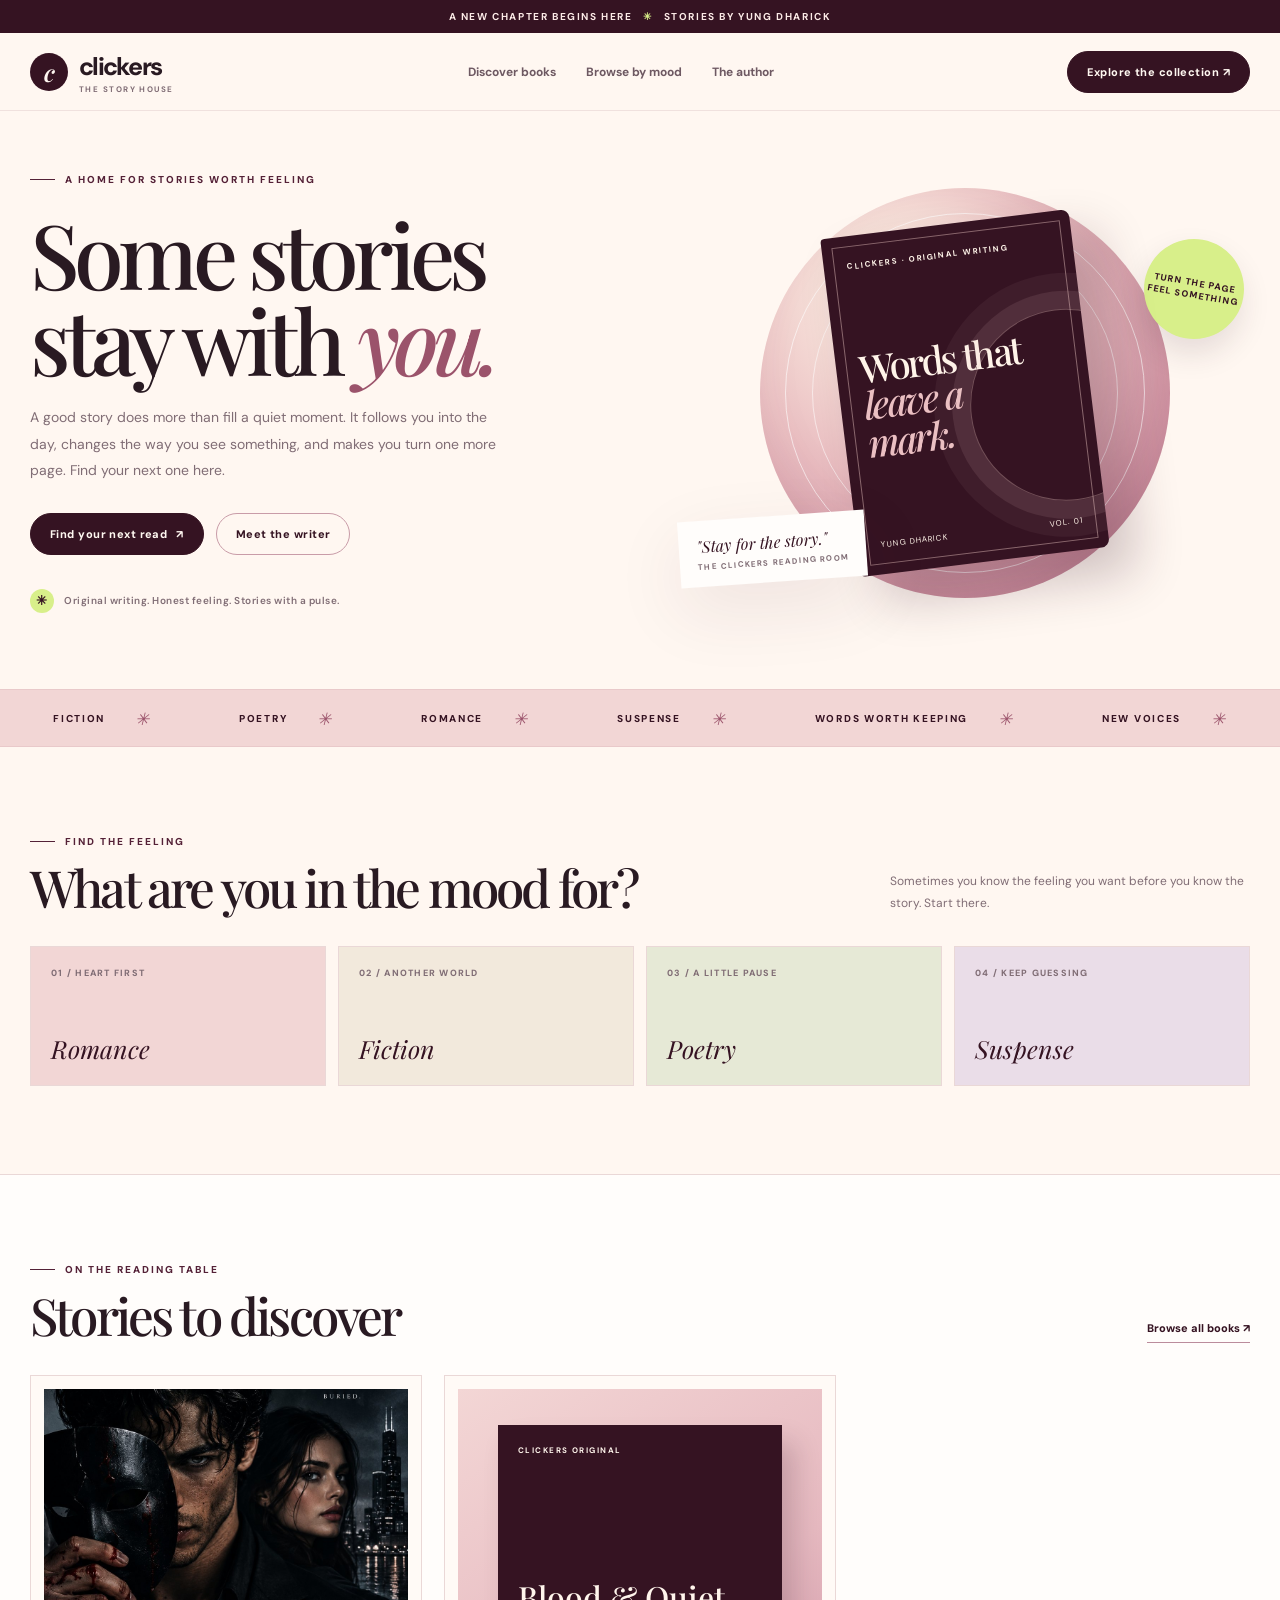
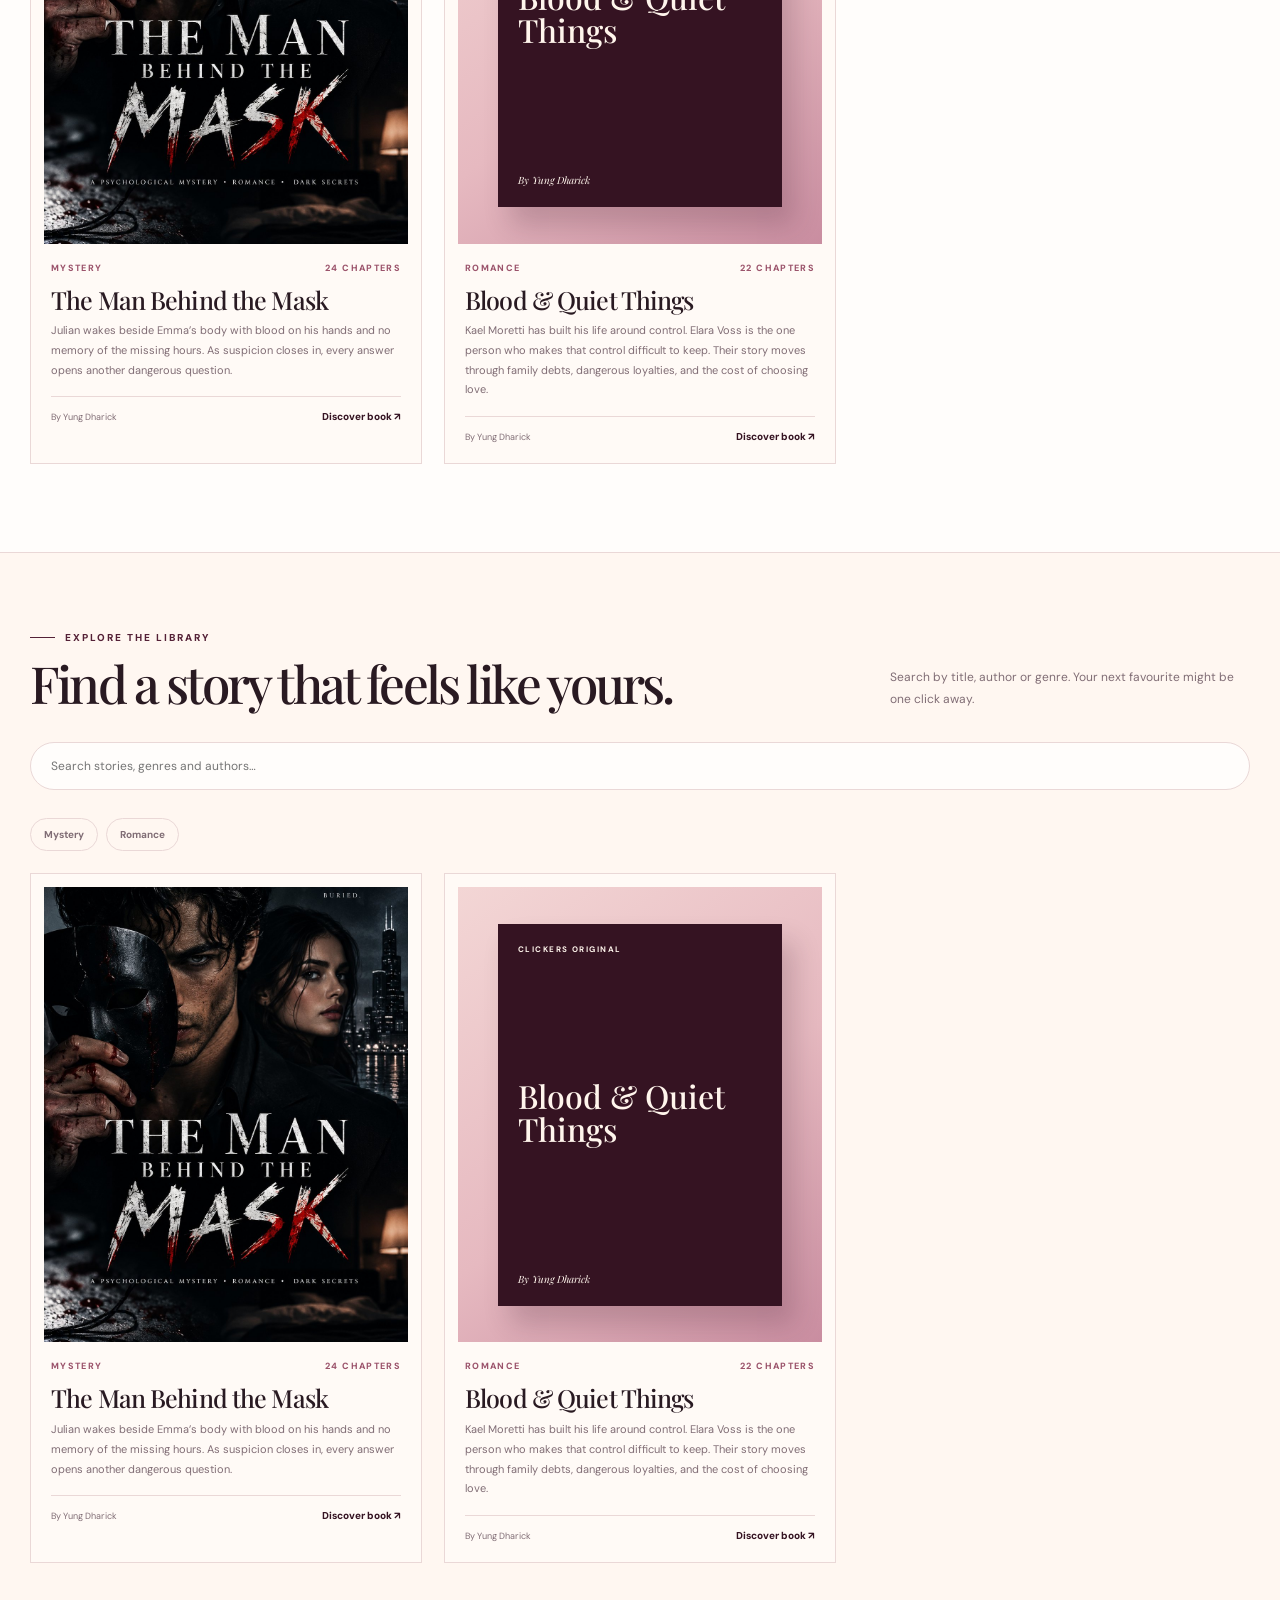
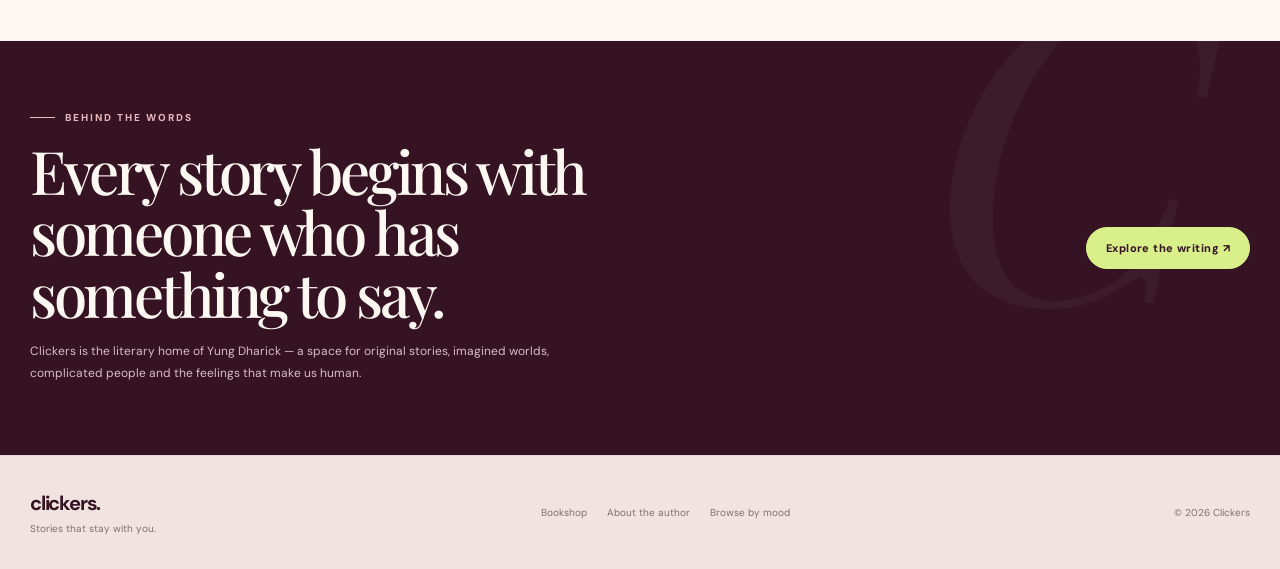
==== commit 6dddacda: "Redesign Clickers public homepage" ====
--- a/index.html
+++ b/index.html
@@ -3,213 +3,71 @@
 <head>
 <meta charset="utf-8">
 <meta name="viewport" content="width=device-width,initial-scale=1">
-<meta name="theme-color" content="#f7f2e9">
-<meta name="description" content="Discover original fiction, find your next favourite story, and read comfortably on any screen. Explore the growing Clickers library.">
+<meta name="theme-color" content="#fff7f1">
+<meta name="description" content="Discover stories with a pulse. Explore original fiction, poetry and writing by Yung Dharick on Clickers.">
 <meta property="og:type" content="website">
-<meta property="og:site_name" content="Clickers Reading Room">
-<meta property="og:title" content="Clickers — Stories worth staying for">
-<meta property="og:description" content="Find a story that pulls you in. Discover original fiction and read at your own pace.">
-<meta property="og:image" content="https://raw.githubusercontent.com/yungshadow213-prog/clickers/main/assets/the-man-behind-the-mask.jpg">
-<meta property="og:image:alt" content="Clickers Reading Room — original fiction and stories">
+<meta property="og:site_name" content="Clickers">
+<meta property="og:title" content="Clickers — Stories that stay with you">
+<meta property="og:description" content="A home for stories worth feeling. Discover the next book you won't want to put down.">
 <meta name="twitter:card" content="summary_large_image">
-<meta name="twitter:image" content="https://raw.githubusercontent.com/yungshadow213-prog/clickers/main/assets/the-man-behind-the-mask.jpg">
-<meta name="pinterest-rich-pin" content="true">
-<meta name="color-scheme" content="light">
-<title>Clickers — Stories worth staying for</title>
+<title>Clickers — Stories that stay with you</title>
+<link rel="preconnect" href="https://fonts.googleapis.com">
+<link rel="preconnect" href="https://fonts.gstatic.com" crossorigin>
+<link href="https://fonts.googleapis.com/css2?family=DM+Sans:wght@400;500;600;700;800&family=Playfair+Display:ital,wght@0,500;0,600;0,700;1,500;1,600&display=swap" rel="stylesheet">
 <style>
-:root{color-scheme:light;--bg:#f7f8fc;--surface:#fff;--ink:#1d2433;--muted:#687386;--line:#e4e7ef;--brand:#5b43d6;--brand-dark:#4430b5;--soft:#f0edff;--shadow:0 8px 28px #2027460c}
-*{box-sizing:border-box}html{scroll-behavior:smooth;scroll-padding-top:80px}body{margin:0;background:var(--bg);color:var(--ink);font-family:Inter,ui-sans-serif,system-ui,-apple-system,"Segoe UI",sans-serif}button,input,select{font:inherit}button,a{-webkit-tap-highlight-color:transparent}a{color:inherit;text-decoration:none}button{cursor:pointer}button:focus-visible,a:focus-visible,input:focus-visible,select:focus-visible{outline:3px solid #a89bff;outline-offset:3px}.wrap{width:min(1180px,calc(100% - 40px));margin:auto}
-header{height:70px;display:flex;align-items:center;position:sticky;top:0;z-index:5;background:#ffffffed;border-bottom:1px solid var(--line);backdrop-filter:blur(14px)}.nav{display:flex;align-items:center;justify-content:space-between;gap:20px}.brand{display:flex;align-items:center;gap:10px;font-size:21px;font-weight:850;letter-spacing:-.06em}.brand-mark{display:grid;place-items:center;width:36px;height:36px;border-radius:11px;background:var(--brand);color:#fff;font-size:21px;box-shadow:0 5px 14px #5b43d632}.brand-sub{font-size:11px;font-weight:500;letter-spacing:0;color:var(--muted)}.navlinks{display:flex;align-items:center;gap:22px;font-size:13px;font-weight:650;color:#596174}.navlinks a:hover,.quiet-link:hover{color:var(--brand)}.button{display:inline-flex;align-items:center;justify-content:center;gap:8px;border:1px solid var(--brand);border-radius:10px;background:var(--brand);color:white;padding:12px 17px;font-size:13px;font-weight:750;transition:transform .18s,background .18s}.button:hover{background:var(--brand-dark);transform:translateY(-1px)}.button.outline{background:transparent;color:var(--brand);border-color:#d8d2ff}.nav-search{padding:10px 14px;white-space:nowrap}.quiet-link{font-size:13px;color:var(--brand);font-weight:700;padding:10px 3px}.eyebrow{display:flex;align-items:center;gap:8px;color:var(--brand);font-size:11px;font-weight:800;letter-spacing:.13em;text-transform:uppercase}.eyebrow:before{content:"";width:18px;height:2px;border-radius:4px;background:currentColor}
-.hero{display:grid;grid-template-columns:1.04fr .96fr;gap:45px;align-items:center;padding:52px 0 42px}.hero h1{font-size:clamp(38px,5vw,62px);font-weight:850;line-height:1.04;letter-spacing:-.055em;margin:18px 0}.hero h1 em{color:var(--brand);font-style:normal}.hero-copy{max-width:500px;color:var(--muted);font-size:15px;line-height:1.8}.hero-actions{display:flex;align-items:center;gap:14px;flex-wrap:wrap;margin-top:24px}.hero-proof{display:flex;align-items:center;gap:8px;flex-wrap:wrap;margin-top:23px;font-size:11px;color:var(--muted)}.hero-proof span{color:var(--brand);font-size:15px}.hero-proof i{font-style:normal;color:#b0b6c4}.hero-art{height:335px;position:relative;display:grid;place-items:center;isolation:isolate;border-radius:26px;background:linear-gradient(135deg,#f0edff,#fff3df);overflow:hidden}.orb{position:absolute;z-index:-1;width:255px;height:255px;border-radius:50%;background:#ddd6ff;right:14%;top:10%}.orb:after{content:"";position:absolute;inset:18px;border:1px solid #9f8df2;border-radius:50%}.star{position:absolute;color:var(--brand);font-size:23px}.star.a{top:12%;left:13%}.star.b{bottom:12%;right:9%;font-size:16px}.hero-book{position:absolute;width:174px;height:250px;padding:19px;display:flex;flex-direction:column;justify-content:space-between;box-shadow:12px 20px 34px #25140f25;overflow:hidden;border-radius:7px}.hero-book:before,.cover:before{content:"";position:absolute;inset:8px;border:1px solid #ffffff55;pointer-events:none}.hero-book:after,.cover:after{content:"";position:absolute;width:180px;height:180px;border:1px solid #ffffff30;border-radius:50%;right:-86px;top:56px;pointer-events:none}.hero-book>*{position:relative;z-index:1}.hero-book.back{background:#ffcc83;color:#49382d;transform:translate(63px,-9px) rotate(8deg)}.hero-book.front{background:#5540c6;color:#fff;transform:translate(-30px,13px) rotate(-6deg)}.hero-book .micro{font-size:8px;font-weight:800;letter-spacing:.13em;text-transform:uppercase}.hero-book strong{font-size:25px;font-weight:850;line-height:1.03;max-width:145px}
-.reading-note{background:#fff;border-top:1px solid var(--line);border-bottom:1px solid var(--line)}.reading-note-inner{display:flex;align-items:center;gap:14px;padding:18px 0}.note-icon{display:grid;place-items:center;flex:0 0 40px;height:40px;border-radius:12px;background:var(--soft);color:var(--brand);font-size:20px}.reading-note-inner>div{display:flex;flex-direction:column;gap:4px}.reading-note strong{font-size:13px}.reading-note-inner>div span{font-size:12px;color:var(--muted)}.note-stamp{margin-left:auto;font-size:10px;letter-spacing:.12em;font-weight:800;color:var(--muted)}.note-stamp span{color:var(--brand)}
-.library{padding:46px 0 70px}.section-head{display:flex;justify-content:space-between;align-items:end;gap:20px;margin-bottom:22px}.section-head h2{font-size:32px;letter-spacing:-.045em;font-weight:850;margin:8px 0 0}.section-head p{font-size:12px;color:var(--muted);margin:0}.toolbar{display:flex;align-items:center;gap:10px;flex-wrap:wrap;margin-bottom:24px}.search{flex:1;min-width:210px;max-width:430px}.search input{width:100%;padding:13px 16px;border:1px solid #dfe3ec;border-radius:10px;background:#fff;color:var(--ink);font-size:13px}.filters{display:flex;gap:8px;flex-wrap:wrap}.filter{border:1px solid var(--line);border-radius:9px;padding:11px 14px;background:#fff;color:var(--muted);font-size:12px;font-weight:700}.filter.active{background:var(--soft);border-color:#d7d0ff;color:var(--brand)}.grid{display:grid;grid-template-columns:repeat(4,minmax(0,1fr));gap:18px}.card{padding:10px;background:var(--surface);border:1px solid var(--line);border-radius:14px;box-shadow:var(--shadow);min-width:0;transition:transform .18s,box-shadow .18s;overflow:hidden}.card:hover{transform:translateY(-3px);box-shadow:0 16px 34px #202b4a12}.cover{height:245px;padding:19px;position:relative;overflow:hidden;display:flex;flex-direction:column;justify-content:space-between;background:#5540c6;color:#fff;border-radius:8px}.cover.tone2{background:#ffcc83;color:#44352d}.cover.tone3{background:#365d58;color:#f5efe5}.cover .micro{font-size:8px;font-weight:800;text-transform:uppercase;letter-spacing:.14em}.cover .title{position:relative;z-index:1;max-width:220px;font-size:clamp(22px,2vw,28px);font-weight:850;line-height:1.03;overflow-wrap:anywhere}.cover .author{font-size:9px;font-weight:750;text-transform:uppercase;letter-spacing:.13em}.cover.with-image{padding:0;background:#211e1d}.cover.with-image:before,.cover.with-image:after{display:none}.cover .actual-cover{position:absolute;inset:0;width:100%;height:100%;object-fit:cover;display:block}.cover .ornament{position:absolute;z-index:0;width:170px;height:170px;border:1px solid #ffffff35;border-radius:50%;right:-62px;top:75px}.cover.tone2 .ornament{border-color:#71574735}.meta{padding:14px 3px 3px}.tag{display:inline-block;font-size:9px;font-weight:850;text-transform:uppercase;letter-spacing:.11em;color:var(--brand);background:var(--soft);border-radius:5px;padding:5px 7px}.meta h3{font-size:16px;line-height:1.35;font-weight:800;letter-spacing:-.025em;margin:9px 0}.meta p{min-height:68px;color:var(--muted);font-size:11px;line-height:1.65;margin:0 0 13px;display:-webkit-box;-webkit-line-clamp:4;-webkit-box-orient:vertical;overflow:hidden}.card-bottom{display:flex;align-items:center;justify-content:space-between;gap:8px;flex-wrap:wrap;border-top:1px solid #edf0f5;padding-top:11px}.card-bottom .actions{display:flex;gap:12px;align-items:center}.card-bottom button{border:0;background:transparent;color:var(--brand);padding:5px 0;font-size:11px;font-weight:800}.card-bottom button:hover{text-decoration:underline}.read-status{font-size:10px;color:var(--muted)}.progress-track{height:3px;background:#eceef5;margin-top:10px;overflow:hidden;border-radius:99px}.progress-fill{height:100%;background:var(--brand);width:0}.empty{grid-column:1/-1;text-align:center;padding:40px 20px;border:1px dashed #d8dce8;border-radius:12px;font-size:13px;line-height:1.8;color:var(--muted)}
-.about{background:#fff;border-top:1px solid var(--line);padding:38px 0}.about-inner{display:flex;justify-content:space-between;align-items:center;gap:30px}.about h2{font-size:24px;letter-spacing:-.04em;margin:0 0 8px}.about p{max-width:710px;color:var(--muted);font-size:13px;line-height:1.8;margin:0}.foot{display:flex;justify-content:space-between;align-items:center;gap:18px;padding:22px 0;color:var(--muted);font-size:11px}.foot-links a{color:var(--brand);font-weight:750}.reader{position:fixed;inset:0;z-index:20;background:#fbfaf7;display:none;overflow-y:auto;color:#292b35}.reader.open{display:block}.reader.dark{background:#171923;color:#e8e9f0}.readerbar{position:sticky;top:0;z-index:2;display:flex;align-items:center;justify-content:space-between;gap:14px;padding:13px max(20px,calc((100% - 1000px)/2));border-bottom:1px solid #e4e5eb;background:#ffffffef;backdrop-filter:blur(12px)}.reader.dark .readerbar{background:#1b1e29ee;border-color:#333746}.readerbar button,.readerbar select,.reader-controls button{border:1px solid #dfe1e9;border-radius:8px;background:#fff;color:#33394a;padding:9px 11px;font-size:12px;font-weight:700}.reader.dark .readerbar button,.reader.dark .readerbar select,.reader.dark .reader-controls button{background:#252938;color:#e8e9f0;border-color:#414659}.reader-title{font-size:13px;font-weight:800;overflow:hidden;text-overflow:ellipsis;white-space:nowrap}.reader-tools{display:flex;align-items:center;gap:7px;flex-wrap:wrap}.reader-body{max-width:720px;margin:0 auto;padding:60px 24px 100px}.reader-kicker{font-size:11px;text-transform:uppercase;letter-spacing:.13em;color:var(--brand);font-weight:850}.reader-body h1{font-family:Georgia,serif;font-size:clamp(30px,5vw,43px);line-height:1.2;letter-spacing:-.03em;margin:14px 0}.chapter-subtitle{color:var(--muted);font-size:12px;border-bottom:1px solid var(--line);padding-bottom:23px}.reader-content{font-family:Georgia,"Times New Roman",serif;font-size:20px;line-height:1.95;max-width:660px;margin:28px auto 42px;overflow-wrap:anywhere}.reader-content p{margin:0 0 1.35em}.reader.dark .reader-content{color:#e5e5eb}.reader.dark .chapter-subtitle{color:#a4a9b9;border-color:#333746}.reader-controls{display:flex;align-items:center;justify-content:space-between;gap:12px;border-top:1px solid var(--line);padding-top:20px}.reader-controls button:disabled{opacity:.4;cursor:not-allowed}.chapter-count{font-size:11px;color:var(--muted)}.toast{position:fixed;bottom:22px;left:50%;transform:translate(-50%,20px);z-index:30;background:#22263a;color:#fff;padding:12px 17px;border-radius:10px;font-size:12px;opacity:0;pointer-events:none;transition:opacity .2s,transform .2s;box-shadow:0 8px 25px #0002}.toast.show{opacity:1;transform:translate(-50%,0)}
-@media(max-width:1000px){.grid{grid-template-columns:repeat(3,minmax(0,1fr))}.hero{gap:25px}.navlinks{gap:14px}.cover{height:230px}}
-@media(max-width:720px){.wrap{width:calc(100% - 28px)}header{height:64px}.navlinks{gap:10px}.navlinks>a:not(.nav-search):not(.nav-cta){display:none}.brand{font-size:19px}.brand-sub{display:none}.nav-cta{display:none}.hero{grid-template-columns:1fr;padding:38px 0 30px;gap:24px}.hero h1{font-size:clamp(39px,11vw,55px)}.hero-art{height:285px}.hero-book{width:145px;height:214px;padding:15px}.hero-book strong{font-size:21px}.orb{width:220px;height:220px}.reading-note-inner{align-items:flex-start}.note-stamp{display:none}.library{padding:35px 0 50px}.section-head{align-items:flex-start;flex-direction:column;gap:8px}.section-head h2{font-size:28px}.toolbar{align-items:stretch}.search{max-width:none;flex-basis:100%}.filters{overflow-x:auto;flex-wrap:nowrap;padding-bottom:4px}.filter{white-space:nowrap}.grid{grid-template-columns:repeat(2,minmax(0,1fr));gap:12px}.card{padding:8px;border-radius:11px}.cover{height:clamp(165px,54vw,240px);padding:13px}.cover .title{font-size:clamp(18px,5vw,25px)}.meta{padding:11px 2px 2px}.meta h3{font-size:14px}.meta p{font-size:10px;min-height:62px}.card-bottom{align-items:flex-start;flex-direction:column;gap:6px}.card-bottom .actions{width:100%;justify-content:space-between}.about-inner{align-items:flex-start;flex-direction:column}.about h2{font-size:22px}.foot{align-items:flex-start;flex-direction:column;gap:8px}.readerbar{padding:10px 12px;align-items:flex-start;flex-wrap:wrap}.reader-title{order:3;width:100%}.reader-tools{gap:5px}.readerbar button,.readerbar select{padding:8px;font-size:11px}.reader-body{padding:36px 22px 70px}.reader-content{line-height:1.85}.reader-controls button{padding:9px 10px}}
-@media(max-width:380px){.grid{grid-template-columns:1fr}.cover{height:300px}.meta p{min-height:0}.nav-search{font-size:11px;padding:9px}.hero-art{height:255px}}
-.hero-copy-block{min-width:0}.featured-story{display:flex;align-items:center;gap:22px;padding:22px;border:1px solid var(--line);border-radius:20px;background:#fff;box-shadow:0 18px 45px #2027460c;min-width:0}.featured-cover-wrap{position:relative;flex:0 0 42%;max-width:205px}.featured-cover{display:block;width:100%;aspect-ratio:2/3;object-fit:cover;border-radius:9px;box-shadow:0 12px 24px #17203322;background:#e8eaf0}.featured-ribbon{position:absolute;top:10px;left:-6px;background:var(--brand);color:#fff;border-radius:0 5px 5px 0;padding:6px 9px;font-size:9px;font-weight:850;letter-spacing:.1em}.featured-info{min-width:0}.featured-genre{display:inline-block;color:var(--brand);background:var(--soft);border-radius:6px;padding:5px 8px;font-size:9px;font-weight:850;text-transform:uppercase;letter-spacing:.1em}.featured-info h2{font-size:clamp(21px,2.7vw,30px);line-height:1.12;letter-spacing:-.04em;margin:12px 0}.featured-info p{font-size:12px;line-height:1.7;color:var(--muted);display:-webkit-box;-webkit-line-clamp:6;-webkit-box-orient:vertical;overflow:hidden;margin:0 0 16px}.featured-author{font-size:11px;color:var(--muted);font-weight:750}.featured-story .hero-copy{margin:0}.featured-story .button{margin-top:18px}
-@media(max-width:720px){.featured-story{gap:16px;padding:15px;border-radius:15px}.featured-cover-wrap{flex-basis:39%;max-width:170px}.featured-info h2{font-size:21px}.featured-info p{-webkit-line-clamp:5;font-size:11px}.featured-author{font-size:10px}}
-@media(max-width:420px){.featured-story{align-items:flex-start;gap:12px;padding:12px}.featured-cover-wrap{flex-basis:38%}.featured-info h2{font-size:18px;margin:9px 0}.featured-info p{-webkit-line-clamp:4;font-size:10px}.featured-ribbon{font-size:8px;padding:5px 7px}}
-.story-image{margin:24px auto;max-width:620px;text-align:center}.story-image img{display:block;max-width:100%;max-height:70vh;object-fit:contain;margin:auto;border-radius:8px}.story-image figcaption{font:12px/1.5 Arial,sans-serif;color:var(--muted);margin-top:6px}
-
-/* Reader retention and bookshop navigation */
-.continue-shelf{padding:42px 0 8px}.continue-grid{display:grid;grid-template-columns:repeat(3,minmax(0,1fr));gap:14px}.continue-card{display:flex;align-items:center;gap:14px;padding:13px;border:1px solid var(--line);border-radius:13px;background:#fff;min-width:0}.continue-card img{width:66px;height:94px;object-fit:cover;border-radius:6px;background:#ece7e1;flex-shrink:0}.continue-copy{min-width:0}.continue-copy strong{display:block;font-size:14px;line-height:1.35}.continue-copy span{display:block;color:var(--muted);font-size:10px;line-height:1.6;margin:6px 0}.continue-copy button{border:0;background:transparent;padding:0;color:var(--brand);font-size:11px;font-weight:800;cursor:pointer}.bookshop-banner{display:flex;align-items:center;justify-content:space-between;gap:24px;padding:28px 30px;background:#f2ece5;border:1px solid #e5d9cb;border-radius:16px;margin:42px auto}.bookshop-banner h2{margin:8px 0;font-size:clamp(23px,3vw,32px);letter-spacing:-.04em}.bookshop-banner p{max-width:560px;color:var(--muted);font-size:12px;line-height:1.8;margin:0}.bookshop-mark{display:grid;place-items:center;width:68px;height:68px;flex:0 0 68px;border-radius:50%;background:#fff;color:var(--brand);font-size:27px;border:1px solid #e2d4d2}
-@media(max-width:720px){.continue-grid{grid-template-columns:1fr}.continue-shelf{padding-top:28px}.bookshop-banner{align-items:flex-start;padding:22px;margin:28px auto;gap:14px}.bookshop-mark{width:48px;height:48px;flex-basis:48px;font-size:21px}}
-
+:root{--paper:#fff7f1;--paper2:#f8e8e6;--rose:#e8b8bd;--rose2:#f2d6d5;--cherry:#351322;--cherry2:#542137;--ink:#291a22;--muted:#806d75;--line:#ead8d7;--white:#fffdfb;--lime:#d8ef8a;--shadow:0 24px 70px #4a203018;--serif:"Playfair Display",Georgia,serif;--sans:"DM Sans",Arial,sans-serif}
+*{box-sizing:border-box}html{scroll-behavior:smooth;scroll-padding-top:88px}body{margin:0;background:var(--paper);color:var(--ink);font-family:var(--sans);-webkit-font-smoothing:antialiased}a{color:inherit;text-decoration:none}button,input,select{font:inherit}button,a{-webkit-tap-highlight-color:transparent}button:focus-visible,a:focus-visible,input:focus-visible,select:focus-visible{outline:3px solid #ad7187;outline-offset:3px}.wrap{width:min(1220px,calc(100% - 48px));margin:auto}.announcement{background:var(--cherry);color:#fcebe7;text-align:center;padding:10px 16px;font-size:10px;font-weight:700;letter-spacing:.16em;text-transform:uppercase}.announcement span{color:var(--lime);margin:0 7px}
+header{height:78px;position:sticky;top:0;z-index:20;background:#fff7f1ed;backdrop-filter:blur(18px);border-bottom:1px solid #ead8d7b8}.nav{height:100%;display:flex;align-items:center;justify-content:space-between;gap:26px}.brand{display:flex;align-items:center;gap:11px;font-weight:800;letter-spacing:-.07em;font-size:25px}.brand-mark{width:38px;height:38px;border-radius:50%;display:grid;place-items:center;background:var(--cherry);color:var(--paper);font:600 24px var(--serif);font-style:italic}.brand small{display:block;margin-top:1px;font-size:8px;font-weight:700;letter-spacing:.18em;text-transform:uppercase;color:var(--muted)}.navlinks{display:flex;align-items:center;gap:30px;font-size:12px;font-weight:700;color:#6e5962}.navlinks a:hover{color:var(--cherry)}.nav-cta,.button{display:inline-flex;align-items:center;justify-content:center;gap:9px;background:var(--cherry);color:#fff8f1;border:1px solid var(--cherry);border-radius:999px;padding:13px 19px;font-size:11px;font-weight:800;letter-spacing:.04em;transition:transform .2s,background .2s}.nav-cta:hover,.button:hover{transform:translateY(-2px);background:var(--cherry2)}.button.light{background:transparent;color:var(--cherry);border-color:#c99ca8}.button.soft{background:var(--rose2);border-color:var(--rose2);color:var(--cherry)}.menu-toggle{display:none;border:1px solid var(--line);background:transparent;border-radius:50%;width:42px;height:42px;color:var(--cherry);font-size:20px}
+.hero{padding:62px 0 76px;display:grid;grid-template-columns:1.02fr .98fr;gap:55px;align-items:center;min-height:570px}.eyebrow{display:flex;align-items:center;gap:10px;color:var(--cherry2);font-size:10px;font-weight:800;letter-spacing:.2em;text-transform:uppercase}.eyebrow:before{content:"";width:25px;height:1px;background:currentColor}.hero h1{font:500 clamp(54px,7vw,92px)/.96 var(--serif);letter-spacing:-.065em;margin:24px 0 22px;max-width:700px}.hero h1 em{font-weight:500;color:#9b536b}.hero-copy{font-size:14px;line-height:1.9;color:var(--muted);max-width:480px}.hero-actions{display:flex;align-items:center;gap:12px;flex-wrap:wrap;margin-top:29px}.hero-note{display:flex;align-items:center;gap:10px;margin-top:34px;color:var(--muted);font-size:10px;font-weight:600;letter-spacing:.05em}.hero-note i{display:grid;place-items:center;width:24px;height:24px;border-radius:50%;background:var(--lime);color:var(--cherry);font-style:normal;font-size:13px}
+.hero-visual{position:relative;min-height:440px;display:grid;place-items:center}.hero-disc{position:absolute;width:min(410px,90%);aspect-ratio:1;border-radius:50%;background:radial-gradient(circle at 32% 26%,#f9e6dd 0 12%,#eabfc2 42%,#d69aa9 72%,#bd7c92 100%);box-shadow:inset -22px -28px 60px #79364a20}.hero-disc:before{content:"";position:absolute;inset:25px;border:1px solid #fff9;border-radius:50%}.hero-disc:after{content:"";position:absolute;inset:52px;border:1px solid #fff8;border-radius:50%}.orbit{position:absolute;inset:0;animation:orbit 32s linear infinite}.orbit-label{position:absolute;right:1%;top:15%;width:100px;height:100px;border-radius:50%;display:grid;place-items:center;text-align:center;background:var(--lime);color:var(--cherry);font-size:9px;font-weight:800;letter-spacing:.12em;text-transform:uppercase;transform:rotate(10deg);box-shadow:0 15px 30px #39203020}.hero-type{position:relative;z-index:2;width:250px;height:340px;background:var(--cherry);color:#fff4e9;padding:25px 23px;display:flex;flex-direction:column;justify-content:space-between;box-shadow:24px 28px 50px #3816263d;transform:rotate(-7deg);border-radius:4px 8px 8px 4px;overflow:hidden}.hero-type:before{content:"";position:absolute;inset:10px;border:1px solid #e9c6c177;pointer-events:none}.hero-type:after{content:"";position:absolute;width:190px;height:190px;border:1px solid #e9c6c155;border-radius:50%;right:-70px;bottom:50px;box-shadow:0 0 0 18px #e9c6c11a,0 0 0 36px #e9c6c10e}.hero-type small{font-size:8px;font-weight:700;letter-spacing:.2em;text-transform:uppercase}.hero-type strong{font:500 38px/.99 var(--serif);letter-spacing:-.06em;max-width:180px}.hero-type em{color:#eabfc2;font-weight:500}.hero-type .cover-bottom{display:flex;justify-content:space-between;align-items:end;font-size:8px;letter-spacing:.12em;text-transform:uppercase}.floating-note{position:absolute;left:0;bottom:7%;z-index:3;background:var(--white);padding:15px 18px;box-shadow:var(--shadow);transform:rotate(-4deg);font:italic 16px var(--serif);color:var(--cherry)}.floating-note span{display:block;margin-top:5px;font:700 8px var(--sans);letter-spacing:.15em;text-transform:uppercase;color:var(--muted)}
+.ticker{background:var(--rose2);border-block:1px solid #e9c9ca;overflow:hidden}.ticker-track{display:flex;align-items:center;justify-content:space-around;gap:30px;min-width:max-content;padding:17px 24px;color:var(--cherry);font-size:10px;font-weight:800;letter-spacing:.17em;text-transform:uppercase}.ticker-track span{display:flex;align-items:center;gap:30px}.ticker-track b{font:italic 17px var(--serif);color:#9b536b}
+.section{padding:88px 0}.section-head{display:flex;align-items:end;justify-content:space-between;gap:25px;margin-bottom:32px}.section-head h2{font:500 clamp(36px,4vw,54px)/1.04 var(--serif);letter-spacing:-.055em;margin:13px 0 0}.section-head p{max-width:360px;color:var(--muted);font-size:12px;line-height:1.8;margin:0}.text-link{display:inline-flex;align-items:center;gap:10px;color:var(--cherry);font-size:11px;font-weight:800;border-bottom:1px solid #bb8c9c;padding-bottom:7px;white-space:nowrap}.shelf{background:var(--white);border-block:1px solid var(--line)}.book-grid{display:grid;grid-template-columns:repeat(3,minmax(0,1fr));gap:22px}.book-card{min-width:0;background:#fffaf6;border:1px solid var(--line);padding:13px;transition:transform .25s,box-shadow .25s}.book-card:hover{transform:translateY(-6px);box-shadow:var(--shadow)}.book-cover{position:relative;aspect-ratio:4/5;overflow:hidden;background:linear-gradient(145deg,#f3d6d5,#e6b9c0 55%,#c98da0);display:flex;align-items:center;justify-content:center}.book-cover img{width:100%;height:100%;object-fit:cover}.book-cover .cover-fallback{width:78%;height:84%;background:var(--cherry);color:#fff5ec;display:flex;flex-direction:column;justify-content:space-between;padding:20px;box-shadow:12px 18px 25px #38162633;font-family:var(--serif);text-align:left}.cover-fallback small{font:700 8px var(--sans);letter-spacing:.18em}.cover-fallback strong{font:500 clamp(21px,3vw,32px)/1.02 var(--serif)}.cover-fallback em{font-size:10px}.book-info{padding:18px 7px 7px}.book-meta{display:flex;justify-content:space-between;gap:12px;color:#9b536b;font-size:9px;font-weight:800;letter-spacing:.15em;text-transform:uppercase}.book-info h3{font:500 25px/1.1 var(--serif);letter-spacing:-.035em;margin:12px 0 8px}.book-info p{font-size:11px;line-height:1.8;color:var(--muted);min-height:58px;margin:0 0 16px}.card-foot{display:flex;align-items:center;justify-content:space-between;gap:10px;border-top:1px solid var(--line);padding-top:13px}.card-foot small{font-size:9px;color:var(--muted)}.card-foot a{font-size:10px;font-weight:800;color:var(--cherry)}
+.moods{display:grid;grid-template-columns:repeat(4,1fr);gap:12px}.mood{min-height:140px;padding:20px;display:flex;flex-direction:column;justify-content:space-between;border:1px solid var(--line);background:var(--rose2);transition:transform .2s}.mood:nth-child(2){background:#f2e9dc}.mood:nth-child(3){background:#e6e9d6}.mood:nth-child(4){background:#eadde8}.mood:hover{transform:translateY(-4px)}.mood span{font:italic 25px var(--serif);color:var(--cherry)}.mood small{font-size:9px;letter-spacing:.14em;text-transform:uppercase;color:var(--muted);font-weight:800}
+.author-band{background:var(--cherry);color:var(--paper);padding:70px 0;position:relative;overflow:hidden}.author-band:after{content:"C";position:absolute;right:5%;top:-110px;font:italic 430px/.9 var(--serif);color:#ffffff09}.author-inner{position:relative;z-index:1;display:grid;grid-template-columns:1fr auto;align-items:center;gap:35px}.author-band .eyebrow{color:var(--rose)}.author-band h2{font:500 clamp(38px,5vw,60px)/1.02 var(--serif);letter-spacing:-.055em;margin:16px 0;max-width:670px}.author-band p{font-size:12px;line-height:1.9;color:#d7bdc5;max-width:570px;margin:0}.author-band .button{background:var(--lime);border-color:var(--lime);color:var(--cherry)}
+.discovery{padding:78px 0}.searchbar{display:flex;align-items:center;gap:12px;margin:22px 0 28px}.searchbar input{width:100%;border:1px solid var(--line);border-radius:999px;background:var(--white);padding:15px 20px;color:var(--ink);font-size:12px}.genre-pills{display:flex;flex-wrap:wrap;gap:8px;margin-bottom:22px}.genre-pill{border:1px solid var(--line);background:transparent;border-radius:999px;padding:9px 13px;color:var(--muted);font-size:10px;font-weight:700;cursor:pointer}.genre-pill.active,.genre-pill:hover{background:var(--cherry);border-color:var(--cherry);color:#fff7f1}.empty-state{grid-column:1/-1;padding:50px 25px;text-align:center;border:1px dashed #d6b5bc;background:#fffaf6}.empty-mark{margin:0 auto 17px;width:52px;height:52px;border-radius:50%;display:grid;place-items:center;background:var(--rose2);font:italic 28px var(--serif);color:var(--cherry)}.empty-state h3{font:500 28px var(--serif);margin:0 0 8px}.empty-state p{max-width:440px;margin:auto;color:var(--muted);font-size:11px;line-height:1.8}
+footer{background:#f1e3df;border-top:1px solid var(--line);padding:34px 0}.foot{display:flex;justify-content:space-between;gap:20px;align-items:center;color:var(--muted);font-size:10px}.foot strong{font:700 20px var(--sans);letter-spacing:-.06em;color:var(--cherry)}.foot-links{display:flex;gap:20px}.foot-links a:hover{color:var(--cherry)}
+.reader{position:fixed;inset:0;z-index:50;background:#24131eeb;display:none;overflow:auto;padding:22px}.reader.open{display:block}.reader-panel{width:min(820px,100%);margin:20px auto;background:var(--paper);padding:clamp(24px,5vw,58px);min-height:80vh;position:relative}.reader-top{display:flex;justify-content:space-between;align-items:center;gap:20px;border-bottom:1px solid var(--line);padding-bottom:17px}.reader-top strong{font:500 19px var(--serif)}.reader-close{border:1px solid var(--line);border-radius:50%;width:38px;height:38px;background:transparent;font-size:20px;color:var(--cherry)}.reader-panel h2{font:500 clamp(32px,5vw,48px)/1.05 var(--serif);margin:35px 0 6px}.reader-subtitle{font-size:10px;color:var(--muted);letter-spacing:.12em;text-transform:uppercase}.reader-content{font:19px/1.9 var(--serif);max-width:620px;margin:30px auto}.reader-content p{margin:0 0 1.35em}.reader-controls{display:flex;justify-content:space-between;gap:12px;border-top:1px solid var(--line);padding-top:20px}.reader-controls button{border:1px solid var(--line);background:var(--white);border-radius:999px;padding:11px 15px;font-size:10px;font-weight:800;color:var(--cherry);cursor:pointer}.reader-controls button:disabled{opacity:.35;cursor:not-allowed}.toast{position:fixed;bottom:22px;left:50%;transform:translate(-50%,20px);opacity:0;pointer-events:none;background:var(--cherry);color:#fff7f1;padding:12px 17px;border-radius:999px;font-size:11px;z-index:70;transition:.2s}.toast.show{opacity:1;transform:translate(-50%,0)}
+@keyframes orbit{to{transform:rotate(360deg)}}
+@media(max-width:900px){.hero{gap:25px;min-height:auto;padding:50px 0 65px}.hero-visual{min-height:360px}.hero-type{width:215px;height:295px}.hero-type strong{font-size:32px}.navlinks{gap:18px}.book-grid{gap:14px}.author-inner{grid-template-columns:1fr auto}}
+@media(max-width:680px){.wrap{width:min(100% - 32px,560px)}header{height:68px}.navlinks{display:none;position:absolute;top:68px;left:0;right:0;padding:20px 24px 24px;background:var(--paper);border-bottom:1px solid var(--line);flex-direction:column;align-items:stretch;gap:18px}.navlinks.open{display:flex}.nav-cta{display:none}.menu-toggle{display:block}.hero{grid-template-columns:1fr;padding:45px 0 48px;gap:18px}.hero h1{font-size:clamp(52px,13vw,72px);margin:18px 0}.hero-copy{font-size:13px}.hero-visual{min-height:340px;margin-top:4px}.hero-type{width:205px;height:280px}.hero-disc{width:300px}.orbit-label{right:0;top:6%;width:82px;height:82px;font-size:8px}.floating-note{left:0;bottom:3%;font-size:14px}.section{padding:62px 0}.section-head{display:block}.section-head p{margin-top:14px}.book-grid{grid-template-columns:repeat(2,minmax(0,1fr));gap:11px}.book-card{padding:8px}.book-info{padding:13px 4px 4px}.book-info h3{font-size:20px}.book-info p{font-size:10px;min-height:76px}.book-meta{font-size:8px}.moods{grid-template-columns:repeat(2,1fr)}.mood{min-height:125px}.author-inner{grid-template-columns:1fr;gap:22px}.author-band{padding:58px 0}.author-band .button{width:max-content}.discovery{padding:60px 0}.foot{align-items:flex-start;flex-direction:column}.foot-links{flex-wrap:wrap}.reader{padding:8px}.reader-panel{margin:5px auto;padding:24px 18px}.reader-content{font-size:17px}.ticker-track{padding:14px 18px}}
+@media(max-width:370px){.book-grid{grid-template-columns:1fr}.book-cover{aspect-ratio:4/3}.hero-visual{min-height:300px}.hero-type{width:180px;height:245px}.hero-type strong{font-size:29px}}
+@media(prefers-reduced-motion:reduce){*,*::before,*::after{scroll-behavior:auto!important;animation-duration:.01ms!important;animation-iteration-count:1!important;transition-duration:.01ms!important}}
 </style>
 </head>
 <body>
-<header><div class="wrap nav"><a class="brand" href="./" aria-label="Clickers Reading Room home"><span class="brand-mark">C</span><span>clickers<span class="brand-sub"> · reading room</span></span></a><nav class="navlinks" aria-label="Main navigation"><a href="#library">The library</a><a href="./store.html">Bookshop</a><a href="#about">About</a><a class="button outline nav-search" id="navSearch" href="#library" aria-label="Search the story library">⌕ Search</a><a class="button nav-cta" href="#library">Find a story</a></nav></div></header>
+<div class="announcement">A new chapter begins here <span>✳</span> Stories by Yung Dharick</div>
+<header><div class="wrap nav">
+<a class="brand" href="./index.html"><span class="brand-mark">c</span><span>clickers<small>the story house</small></span></a>
+<nav class="navlinks" id="navlinks" aria-label="Main navigation"><a href="./store.html">Discover books</a><a href="#moods">Browse by mood</a><a href="#author">The author</a></nav>
+<a class="nav-cta" href="./store.html">Explore the collection ↗</a><button class="menu-toggle" id="menuToggle" aria-label="Open navigation" aria-expanded="false">☰</button>
+</div></header>
 <main>
-<section class="wrap hero"><div class="hero-copy-block"><div class="eyebrow">Featured story</div><h1>Find your next<br><em>favourite read.</em></h1><p class="hero-copy">Discover original novels, follow the twists, and keep reading one chapter at a time. Start with our featured story or explore the full library below.</p><div class="hero-actions"><button class="button" id="featuredRead" type="button">Start reading <span aria-hidden="true">→</span></button><a class="quiet-link" href="#library">Explore all novels ↓</a></div><div class="hero-proof"><span>✦</span> Read in your browser <i>·</i> Save your place on this device</div></div><div class="featured-story" aria-label="Featured novel"><div class="featured-cover-wrap"><img id="featuredCover" class="featured-cover" src="./assets/the-man-behind-the-mask.jpg" alt="Featured novel cover"><span class="featured-ribbon">FEATURED</span></div><div class="featured-info"><span class="featured-genre" id="featuredGenre">Mystery</span><h2 id="featuredTitle">The Man Behind the Mask</h2><p id="featuredDescription">Discover the story.</p><span class="featured-author" id="featuredAuthor">By Yung Dharick</span></div></div></section>
-
-<section class="continue-shelf hidden" id="continueShelf" aria-label="Continue reading"><div class="wrap"><div class="section-head"><div><div class="eyebrow">PICK UP WHERE YOU LEFT OFF</div><h2>Continue reading</h2></div><p>Your reading progress on this device</p></div><div class="continue-grid" id="continueBooks"></div></div></section>
-<section class="reading-note" aria-label="About the collection"><div class="wrap reading-note-inner"><span class="note-icon" aria-hidden="true">✦</span><div><strong>A story for every mood.</strong><span>Search the library, choose a genre, and settle into your next read.</span></div><span class="note-stamp">TURN THE PAGE <span aria-hidden="true">♡</span></span></div></section>
-<section class="library" id="library"><div class="wrap"><div class="section-head"><div><div class="eyebrow">THE CLICKERS LIBRARY</div><h2>Explore stories</h2></div><p id="count" aria-live="polite">Loading stories…</p></div><div class="toolbar"><label class="search"><input id="search" type="search" placeholder="Search by title, genre, or author…" aria-label="Search the library"></label><div class="filters" id="filters" aria-label="Filter stories by genre"><button class="filter active" data-filter="All" aria-pressed="true">All stories</button></div></div><div class="grid" id="books" aria-live="polite"><div class="empty">Preparing the bookshelf…</div></div></div></section>
-<section class="wrap bookshop-banner"><div><div class="eyebrow">THE CLICKERS BOOKSHOP</div><h2>Take a story with you.</h2><p>Explore our digital reading collection. Read stories online, then use the reader’s download option to keep a text edition for your personal reading.</p><a class="button" href="./store.html" style="margin-top:16px">Explore the bookshop ↗</a></div><div class="bookshop-mark" aria-hidden="true">↗</div></section>
-<section class="about" id="about"><div class="wrap about-inner"><div><h2>Stories are better when you find the right one.</h2><p>Browse original fiction in one simple place. Open a book, choose a chapter, adjust your reading settings, and pick up where you left off on this device.</p></div><a class="button outline" href="#library">Browse the books ↗</a></div></section>
-</main><footer><div class="wrap foot"><span>© <span id="year"></span> Clickers Reading Room · Original fiction</span><span class="foot-links"><a href="./author.html">Author studio ↗</a> · Made for the next chapter. ♡</span></div></footer>
-<section class="reader" id="reader" role="dialog" aria-modal="true" aria-label="Book reader" aria-hidden="true"><div class="readerbar"><button id="closeReader" type="button">← Library</button><div class="reader-title" id="readerTopTitle">Reading</div><div class="reader-tools"><button id="smaller" type="button" aria-label="Decrease text size">A−</button><button id="larger" type="button" aria-label="Increase text size">A+</button><button id="theme" type="button" aria-label="Toggle dark reading theme">◐</button><select id="chapterSelect" aria-label="Choose a chapter" title="Choose a chapter"><option>Contents</option></select><button id="downloadBook" type="button">Download .txt</button><button id="shareBook" type="button">Share</button></div></div><article class="reader-body"><div class="reader-kicker" id="readerGenre">Now reading</div><h1 id="readerHeading"></h1><div class="chapter-subtitle" id="chapterSubtitle"></div><div class="reader-content" id="readerContent"></div><div class="reader-controls"><button id="prevChapter" type="button">← Previous</button><span id="chapterCount" class="chapter-count" aria-live="polite"></span><button id="nextChapter" type="button">Next →</button></div></article></section><div class="toast" id="toast" role="status" aria-live="polite"></div>
-<script src="./author-config.js"></script>
-<script src="./books.js"></script>
+<section class="wrap hero">
+<div><div class="eyebrow">A home for stories worth feeling</div><h1>Some stories<br>stay with <em>you.</em></h1><p class="hero-copy">A good story does more than fill a quiet moment. It follows you into the day, changes the way you see something, and makes you turn one more page. Find your next one here.</p><div class="hero-actions"><a class="button" href="./store.html">Find your next read <span>↗</span></a><a class="button light" href="#author">Meet the writer</a></div><div class="hero-note"><i>✳</i> Original writing. Honest feeling. Stories with a pulse.</div></div>
+<div class="hero-visual" aria-label="Clickers literary identity artwork"><div class="hero-disc"></div><div class="orbit"><div class="orbit-label">Turn the page<br>feel something</div></div><div class="hero-type"><small>Clickers · Original writing</small><strong>Words that <em>leave a mark.</em></strong><div class="cover-bottom"><span>Yung Dharick</span><span>Vol. 01</span></div></div><div class="floating-note">"Stay for the story."<span>The Clickers reading room</span></div></div>
+</section>
+<div class="ticker"><div class="ticker-track"><span>Fiction <b>✳</b></span><span>Poetry <b>✳</b></span><span>Romance <b>✳</b></span><span>Suspense <b>✳</b></span><span>Words worth keeping <b>✳</b></span><span>New voices <b>✳</b></span></div></div>
+<section class="wrap section" id="moods"><div class="section-head"><div><div class="eyebrow">Find the feeling</div><h2>What are you in the mood for?</h2></div><p>Sometimes you know the feeling you want before you know the story. Start there.</p></div><div class="moods"><a class="mood" href="./store.html?genre=Romance"><small>01 / Heart first</small><span>Romance</span></a><a class="mood" href="./store.html?genre=Fiction"><small>02 / Another world</small><span>Fiction</span></a><a class="mood" href="./store.html?genre=Poetry"><small>03 / A little pause</small><span>Poetry</span></a><a class="mood" href="./store.html?genre=Thriller"><small>04 / Keep guessing</small><span>Suspense</span></a></div></section>
+<section class="shelf" id="featured"><div class="wrap section"><div class="section-head"><div><div class="eyebrow">On the reading table</div><h2>Stories to discover</h2></div><a class="text-link" href="./store.html">Browse all books ↗</a></div><div class="book-grid" id="featuredBooks"><div class="empty-state"><div class="empty-mark">c</div><h3>The next story is being written.</h3><p>The old catalogue has been cleared. New books and fresh covers will take their place here.</p></div></div></div></section>
+<section class="wrap discovery" id="discover"><div class="section-head"><div><div class="eyebrow">Explore the library</div><h2>Find a story that feels like yours.</h2></div><p>Search by title, author or genre. Your next favourite might be one click away.</p></div><div class="searchbar"><input id="homeSearch" type="search" placeholder="Search stories, genres and authors…" aria-label="Search books"></div><div class="genre-pills" id="homeGenres"></div><div class="book-grid" id="homeBooks"><div class="empty-state"><div class="empty-mark">✳</div><h3>A fresh shelf is on its way.</h3><p>We're making room for the books that belong here. Come back for the next release.</p></div></div></section>
+<section class="author-band" id="author"><div class="wrap author-inner"><div><div class="eyebrow">Behind the words</div><h2>Every story begins with someone who has something to say.</h2><p>Clickers is the literary home of Yung Dharick — a space for original stories, imagined worlds, complicated people and the feelings that make us human.</p></div><a class="button" href="./store.html">Explore the writing ↗</a></div></section>
+</main>
+<footer><div class="wrap foot"><div><strong>clickers.</strong><div style="margin-top:6px">Stories that stay with you.</div></div><div class="foot-links"><a href="./store.html">Bookshop</a><a href="#author">About the author</a><a href="#moods">Browse by mood</a></div><span>© <span id="year"></span> Clickers</span></div></footer>
+<div class="reader" id="reader" aria-hidden="true"><div class="reader-panel" role="dialog" aria-modal="true" aria-labelledby="readerTitle"><div class="reader-top"><strong id="readerBookTitle">Clickers Reading Room</strong><button class="reader-close" id="closeReader" aria-label="Close reader">×</button></div><h2 id="readerTitle">A story begins.</h2><div class="reader-subtitle" id="readerSubtitle"></div><div class="reader-content" id="readerContent"></div><div class="reader-controls"><button id="prevChapter" disabled>← Previous</button><button id="nextChapter" disabled>Next chapter →</button></div></div></div><div class="toast" id="toast" role="status"></div>
+<script src="./author-config.js"></script><script src="./books.js"></script>
 <script>
 (function(){
 "use strict";
-const $=id=>document.getElementById(id);
-let books=Array.isArray(window.READING_ROOM_BOOKS)?window.READING_ROOM_BOOKS:[];
-const progressKey="reading-room-progress-v1";
-let progress={};try{progress=JSON.parse(localStorage.getItem(progressKey)||"{}")||{};}catch(e){progress={};}
-let activeBook=null,chapterIndex=0,fontSize=20,dark=false,filter="All",previousFocus=null,toastTimer=null;
-function esc(value){return String(value==null?"":value).replace(/[&<>"']/g,c=>({"&":"&amp;","<":"&lt;",">":"&gt;",'"':"&quot;","'":"&#39;"}[c]));}
-function coverSource(value){const raw=String(value||"").trim();if(/^https?:\/\//i.test(raw))return raw;if(/^(?:data:|javascript:|\/\/)/i.test(raw))return "";return "./"+raw.replace(/^\.?\//,"");}
-function saveProgress(){try{localStorage.setItem(progressKey,JSON.stringify(progress));}catch(e){}}
-function showToast(message){$("toast").textContent=message;$("toast").classList.add("show");clearTimeout(toastTimer);toastTimer=setTimeout(()=>$("toast").classList.remove("show"),2300);}
-function getProgress(book){const p=progress[book.id];return p&&Number.isInteger(p.chapter)?Math.max(0,Math.min(p.chapter,Math.max(0,book.chapters.length-1))):0;}
-function renderFeatured(){
- const book=books.find(item=>String(item.id||"").startsWith("author-"))||books[0];if(!book)return;
- const title=$("featuredTitle"),genre=$("featuredGenre"),description=$("featuredDescription"),author=$("featuredAuthor"),cover=$("featuredCover"),button=$("featuredRead");
- if(title)title.textContent=book.title||"Featured story";
- if(genre)genre.textContent=book.label||book.genre||"Novel";
- if(description)description.textContent=book.description||"Open this story and start reading.";
- if(author)author.textContent="By "+(book.author||"Yung Dharick");
- if(cover){const src=coverSource(book.cover);if(src)cover.src=src;else cover.hidden=true;cover.alt="Cover of "+(book.title||"featured story");}
- if(button)button.onclick=()=>openBook(book.id,false);
-}
-function renderFilters(){
- const holder=$("filters");
- const genres=[...new Set(books.map(b=>String(b.genre||"Other").trim()).filter(Boolean))].sort((a,b)=>a.localeCompare(b));
- holder.innerHTML=[{label:"All stories",value:"All"},...genres.map(genre=>({label:genre,value:genre}))].map(item=>'<button class="filter '+(filter===item.value?'active':'')+'" data-filter="'+esc(item.value)+'" aria-pressed="'+String(filter===item.value)+'">' +esc(item.label)+'</button>').join("");
- holder.querySelectorAll("[data-filter]").forEach(btn=>btn.addEventListener("click",()=>{filter=btn.dataset.filter;renderFilters();renderBooks();}));
-}
-function renderContinueShelf(){
- const shelf=$("continueShelf"),host=$("continueBooks");if(!shelf||!host)return;
- const recent=books.filter(book=>progress[book.id]&&Array.isArray(book.chapters)&&book.chapters.length).sort((a,b)=>{
-  const pa=progress[a.id]||{},pb=progress[b.id]||{};return Number(pb.chapter||0)-Number(pa.chapter||0);
- }).slice(0,3);
- if(!recent.length){shelf.classList.add("hidden");host.replaceChildren();return;}
- shelf.classList.remove("hidden");
- host.innerHTML=recent.map(book=>{
-  const p=progress[book.id]||{},cover=coverSource(book.cover),chapter=Math.min(Number(p.chapter||0),Math.max(0,book.chapters.length-1));
-  return '<article class="continue-card">'+(cover?'<img src="'+esc(cover)+'" alt="" loading="lazy">':'<div class="continue-book-fallback">C</div>')+'<div class="continue-copy"><strong>'+esc(book.title)+'</strong><span>Chapter '+(chapter+1)+' of '+book.chapters.length+' · '+esc(book.genre||book.label||"Fiction")+'</span><button type="button" data-continue="'+esc(book.id)+'">Continue story →</button></div></article>';
- }).join("");
- host.querySelectorAll("[data-continue]").forEach(button=>button.addEventListener("click",()=>openBook(button.dataset.continue)));
-}
-function renderBooks(){
- const query=$("search").value.trim().toLowerCase();
- const shown=books.filter(b=>(filter==="All"||String(b.genre||"Other")===filter)&&[b.title,b.genre,b.label,b.description,b.author].join(" ").toLowerCase().includes(query));
- $("count").textContent=shown.length+" "+(shown.length===1?"book":"books")+" in the collection";
- $("books").innerHTML=shown.map(b=>{
-  const total=b.chapters.length,idx=getProgress(b),pct=total?Math.round((idx+(progress[b.id]&&progress[b.id].finished?1:0))/total*100):0,cover=coverSource(b.cover);
-  return '<article class="card"><div class="cover '+esc(b.tone||"")+(cover?' with-image':'')+'">'+(cover?'<img class="actual-cover" src="'+esc(cover)+'" alt="Cover of '+esc(b.title)+' by '+esc(b.author||"Yung Dharick")+'" loading="lazy">':'<span class="micro">'+esc(b.label)+'</span><span class="ornament"></span><span class="title">'+esc(b.title)+'</span><span class="author">By '+esc(b.author||"Yung Dharick")+'</span>')+'</div><div class="meta"><span class="tag">'+esc(b.label)+'</span><h3>'+esc(b.title)+'</h3><p>'+esc(b.description)+'</p><div class="card-bottom"><span class="read-status">'+total+' chapters'+(progress[b.id]?' · '+pct+'% read':'')+'</span><div class="actions"><button type="button" data-open="'+esc(b.id)+'">'+(progress[b.id]?'Continue ↗':'Read now ↗')+'</button><button type="button" data-download="'+esc(b.id)+'">Download</button></div></div><div class="progress-track" aria-label="'+pct+'% read"><div class="progress-fill" style="width:'+pct+'%"></div></div></div></article>';
- }).join("")||'<div class="empty">No stories match that search. Try another title or genre.</div>';
- $("books").querySelectorAll("[data-open]").forEach(btn=>btn.addEventListener("click",()=>openBook(btn.dataset.open)));
- $("books").querySelectorAll("[data-download]").forEach(btn=>btn.addEventListener("click",()=>downloadBook(btn.dataset.download)));
-}
-function buildChapterOptions(){
- const select=$("chapterSelect");select.innerHTML="";
- activeBook.chapters.forEach((ch,i)=>{const op=document.createElement("option");op.value=String(i);op.textContent=(i+1)+". "+ch.title;select.appendChild(op);});
- select.disabled=!activeBook.chapters.length;
-}
-function openBook(id,restore=true){
- const book=books.find(b=>b.id===id);if(!book)return;
- previousFocus=document.activeElement;activeBook=book;chapterIndex=restore?getProgress(book):0;
- dark=false;$("reader").classList.remove("dark");$("reader").classList.add("open");$("reader").setAttribute("aria-hidden","false");document.body.style.overflow="hidden";
- $("readerTopTitle").textContent=book.title;$("readerGenre").textContent=book.label;$("readerContent").style.fontSize=fontSize+"px";
- buildChapterOptions();renderChapter();history.replaceState(null,"",location.pathname+"?book="+encodeURIComponent(book.id)+(chapterIndex?"&chapter="+(chapterIndex+1):""));
- $("closeReader").focus();
-}
-function closeReader(){
- $("reader").classList.remove("open");$("reader").setAttribute("aria-hidden","true");document.body.style.overflow="";
- history.replaceState(null,"",location.pathname+location.hash);
- if(previousFocus&&previousFocus.focus)previousFocus.focus();activeBook=null;renderBooks();
-}
-function renderChapter(){
- if(!activeBook)return;
- const chapters=activeBook.chapters||[],ch=chapters[chapterIndex];
- $("readerHeading").textContent=ch?ch.title:activeBook.title;
- $("chapterSubtitle").textContent=ch?"Chapter "+(chapterIndex+1)+" of "+chapters.length:"";
- $("chapterSelect").value=String(chapterIndex);
- const gallery=chapterIndex===0&&Array.isArray(activeBook.extraImages)?activeBook.extraImages.filter(item=>item&&typeof item.url==="string"&&item.url.startsWith("https://")).map(item=>'<figure class="story-image"><img src="'+esc(item.url)+'" alt="'+esc(item.name||activeBook.title)+'" loading="lazy"><figcaption>'+esc(item.name||"")+'</figcaption></figure>').join(""):"";
- $("readerContent").innerHTML=gallery+(ch&&Array.isArray(ch.paragraphs)?ch.paragraphs.map(p=>'<p>'+esc(p).replace(/\n/g,"<br>")+'</p>').join(""):'<div class="reader-message">The text for this book is not available in this edition yet.</div>');
- $("chapterCount").textContent=chapters.length?(chapterIndex+1)+" of "+chapters.length+" chapters":"Text unavailable";
- $("prevChapter").disabled=!chapters.length||chapterIndex===0;$("nextChapter").disabled=!chapters.length||chapterIndex===chapters.length-1;
- if(chapters.length){progress[activeBook.id]={chapter:chapterIndex,finished:chapterIndex===chapters.length-1};saveProgress();renderContinueShelf();}
- const u=new URL(location.href);u.searchParams.set("book",activeBook.id);if(chapterIndex)u.searchParams.set("chapter",String(chapterIndex+1));else u.searchParams.delete("chapter");history.replaceState(null,"",u.pathname+u.search+u.hash);
-}
-function downloadBook(id){
- const b=books.find(x=>x.id===id);if(!b)return;
- const content=[b.title,"By "+(b.author||"Yung Dharick"),"",b.description,"",...b.chapters.flatMap((ch,i)=>["CHAPTER "+(i+1),ch.title,"",...(ch.paragraphs||[]),""])].join("\n");
- const blob=new Blob([content],{type:"text/plain;charset=utf-8"}),url=URL.createObjectURL(blob),a=document.createElement("a");a.href=url;a.download=b.id+".txt";document.body.appendChild(a);a.click();a.remove();setTimeout(()=>URL.revokeObjectURL(url),1000);showToast("Your book download is ready.");
-}
-async function shareBook(){
- if(!activeBook)return;const url=location.href;
- try{if(navigator.share){await navigator.share({title:activeBook.title,text:activeBook.description,url});}
- else if(navigator.clipboard&&window.isSecureContext){await navigator.clipboard.writeText(url);showToast("Book link copied.");}
- else{const temp=document.createElement("textarea");temp.value=url;temp.setAttribute("readonly","");temp.style.position="fixed";temp.style.opacity="0";document.body.appendChild(temp);temp.select();const ok=document.execCommand("copy");temp.remove();showToast(ok?"Book link copied.":"Copy this link from your browser address bar.");}}
- catch(e){if(e.name!=="AbortError")showToast("You can copy the link from your address bar.");}
-}
-$("search").addEventListener("input",renderBooks);
-const navSearch=$("navSearch");
-if(navSearch)navSearch.addEventListener("click",()=>setTimeout(()=>$("search").focus(),120));
-
-$("closeReader").addEventListener("click",closeReader);
-$("smaller").addEventListener("click",()=>{fontSize=Math.max(15,fontSize-1);$("readerContent").style.fontSize=fontSize+"px";});
-$("larger").addEventListener("click",()=>{fontSize=Math.min(30,fontSize+1);$("readerContent").style.fontSize=fontSize+"px";});
-$("theme").addEventListener("click",()=>{dark=!dark;$("reader").classList.toggle("dark",dark);$("theme").setAttribute("aria-pressed",String(dark));});
-$("prevChapter").addEventListener("click",()=>{if(chapterIndex>0){chapterIndex--;renderChapter();$("reader").scrollTop=0;}});
-$("nextChapter").addEventListener("click",()=>{if(activeBook&&chapterIndex<activeBook.chapters.length-1){chapterIndex++;renderChapter();$("reader").scrollTop=0;}});
-$("chapterSelect").addEventListener("change",()=>{const next=Number($("chapterSelect").value);if(Number.isInteger(next)&&next>=0&&activeBook&&next<activeBook.chapters.length){chapterIndex=next;renderChapter();$("reader").scrollTop=0;}});
-$("downloadBook").addEventListener("click",()=>activeBook&&downloadBook(activeBook.id));
-$("shareBook").addEventListener("click",shareBook);
-document.addEventListener("keydown",e=>{if(!$("reader").classList.contains("open"))return;if(e.key==="Escape")closeReader();if(e.key==="ArrowRight"&&!e.target.matches("input,select,textarea,button"))$("nextChapter").click();if(e.key==="ArrowLeft"&&!e.target.matches("input,select,textarea,button"))$("prevChapter").click();});
-async function loadPublishedAuthorBooks(){
- const apiUrl=window.CLICKERS_CONFIG&&window.CLICKERS_CONFIG.apiUrl;
- if(!apiUrl||apiUrl.includes("YOUR-CLICKERS-WORKER"))return;
- try{
-  const response=await fetch(apiUrl.replace(/\/+$/,"")+"/api/books",{cache:"no-store"});
-  if(!response.ok)return;
-  const published=await response.json();
-  if(!Array.isArray(published)||!published.length)return;
-  const additions=await Promise.all(published.map(async item=>{
-   try{
-    const chapterResponse=await fetch(apiUrl.replace(/\/+$/,"")+"/api/books/"+encodeURIComponent(item.id)+"/chapters",{cache:"no-store"});
-    if(!chapterResponse.ok)return null;
-    const chapters=await chapterResponse.json();
-    if(!Array.isArray(chapters)||!chapters.length)return null;
-    return {
-     id:"author-"+item.id,apiId:item.id,title:item.title||"Untitled story",
-     author:item.author||"Yung Dharick",genre:item.genre||"Other",label:item.genre||"New story",
-     description:item.description||"A new story from Clickers.",cover:item.cover_path||"",extraImages:Array.isArray(item.extra_images)?item.extra_images:[],
-     tone:"",chapters:chapters.map(ch=>({title:ch.title||("Chapter "+ch.chapter_number),paragraphs:String(ch.body||"").split(/\n\s*\n/).map(p=>p.trim()).filter(Boolean)}))
-    };
-   }catch(error){return null;}
-  }));
-  const existing=new Map(books.map((book,index)=>[String(book.title||"").trim().toLowerCase(),index]));
-  for(const book of additions.filter(Boolean)){
-   const titleKey=book.title.trim().toLowerCase();
-   if(existing.has(titleKey)){
-    const index=existing.get(titleKey), original=books[index];
-    books[index]={...original,...book,id:original.id,apiId:book.apiId};
-   }else{
-    existing.set(titleKey,books.length);books.push(book);
-   }
-  }
-  renderFeatured();renderFilters();renderBooks();
-  const params=new URLSearchParams(location.search),requested=params.get("book");
-  if(requested&&!activeBook&&books.some(book=>book.id===requested)){
-   openBook(requested,false);
-   const n=Number(params.get("chapter"));
-   if(Number.isInteger(n)&&n>0&&n<=activeBook.chapters.length){chapterIndex=n-1;renderChapter();}
-  }
- }catch(error){
-  console.warn("Could not load newly published Clickers books.",error);
- }
-}
-$("year").textContent=new Date().getFullYear();renderFeatured();renderFilters();renderBooks();
-const params=new URLSearchParams(location.search),requested=params.get("book");
-if(requested&&books.some(b=>b.id===requested)){openBook(requested,false);const n=Number(params.get("chapter"));if(Number.isInteger(n)&&n>0&&n<=activeBook.chapters.length){chapterIndex=n-1;renderChapter();}}
-loadPublishedAuthorBooks();
+const $=id=>document.getElementById(id);let books=Array.isArray(window.READING_ROOM_BOOKS)?[...window.READING_ROOM_BOOKS]:[],activeBook=null,chapterIndex=0;
+function esc(v){return String(v==null?"":v).replace(/[&<>"']/g,c=>({"&":"&amp;","<":"&lt;",">":"&gt;",'"':"&quot;","'":"&#39;"}[c]));}
+function coverSrc(v){const s=String(v||"").trim();if(/^https?:\/\//i.test(s))return s;if(!s||/^(?:data:|javascript:|\/\/)/i.test(s))return "";return "./"+s.replace(/^\.?\//,"");}
+function bookCard(b){const cover=coverSrc(b.cover),chapters=(b.chapters||[]).length;return '<article class="book-card"><a href="./book.html?book='+encodeURIComponent(b.id)+'" aria-label="View '+esc(b.title)+'">'+(cover?'<div class="book-cover"><img src="'+esc(cover)+'" alt="Cover of '+esc(b.title)+'" loading="lazy"></div>':'<div class="book-cover"><div class="cover-fallback"><small>CLICKERS ORIGINAL</small><strong>'+esc(b.title)+'</strong><em>By '+esc(b.author||"Yung Dharick")+'</em></div></div>')+'</a><div class="book-info"><div class="book-meta"><span>'+esc(b.genre||"Fiction")+'</span><span>'+chapters+' chapters</span></div><h3>'+esc(b.title)+'</h3><p>'+esc(b.description||"Discover this original Clickers story.")+'</p><div class="card-foot"><small>By '+esc(b.author||"Yung Dharick")+'</small><a href="./book.html?book='+encodeURIComponent(b.id)+'">Discover book ↗</a></div></div></article>';}
+function renderHome(){const host=$("featuredBooks"),library=$("homeBooks"),q=$("homeSearch").value.trim().toLowerCase(),shown=books.filter(b=>[b.title,b.genre,b.description,b.author].join(" ").toLowerCase().includes(q));$("year").textContent=new Date().getFullYear();if(!books.length){host.innerHTML='<div class="empty-state"><div class="empty-mark">c</div><h3>The next story is being written.</h3><p>The old catalogue has been cleared. New books and fresh covers will take their place here.</p></div>';library.innerHTML='<div class="empty-state"><div class="empty-mark">✳</div><h3>A fresh shelf is on its way.</h3><p>We are making room for the books that belong here. Come back for the next release.</p></div>';}else{host.innerHTML=books.slice(0,3).map(bookCard).join("");library.innerHTML=shown.length?shown.map(bookCard).join(""):'<div class="empty-state"><div class="empty-mark">?</div><h3>No stories found.</h3><p>Try a different title or genre.</p></div>';}const genres=[...new Set(books.map(b=>b.genre).filter(Boolean))];$("homeGenres").innerHTML=genres.map(g=>'<a class="genre-pill" href="./store.html?genre='+encodeURIComponent(g)+'">'+esc(g)+'</a>').join("");}
+async function loadPublishedAuthorBooks(){const api=window.CLICKERS_CONFIG&&window.CLICKERS_CONFIG.apiUrl;if(!api)return;try{const r=await fetch(api.replace(/\/+$/,"")+"/api/books",{cache:"no-store"});if(!r.ok)return;const rows=await r.json();if(!Array.isArray(rows))return;const known=new Set(books.map(b=>String(b.title||"").trim().toLowerCase()));const additions=await Promise.all(rows.map(async item=>{const key=String(item.title||"").trim().toLowerCase();if(known.has(key))return null;let chapters=[];try{const cr=await fetch(api.replace(/\/+$/,"")+"/api/books/"+encodeURIComponent(item.id)+"/chapters",{cache:"no-store"});if(cr.ok){const data=await cr.json();chapters=Array.isArray(data)?data.map(ch=>({title:ch.title,paragraphs:String(ch.body||"").split(/\n\s*\n/).map(p=>p.trim()).filter(Boolean)})):[];}}catch{}return {id:item.id,title:item.title,genre:item.genre||"Fiction",description:item.description||"",cover:item.cover_path||"",author:"Yung Dharick",chapters,extraImages:item.extra_images||[],purchaseUrl:item.purchase_url||""};}));books.push(...additions.filter(Boolean));renderHome();}catch(e){console.warn("Could not load published books.",e);}}
+function openReader(id){activeBook=books.find(b=>String(b.id)===String(id));if(!activeBook)return;chapterIndex=0;renderChapter();$("reader").classList.add("open");$("reader").setAttribute("aria-hidden","false");document.body.style.overflow="hidden";$("closeReader").focus();}
+function closeReader(){$("reader").classList.remove("open");$("reader").setAttribute("aria-hidden","true");document.body.style.overflow="";activeBook=null;}
+function renderChapter(){const ch=activeBook&&activeBook.chapters[chapterIndex];$("readerBookTitle").textContent=activeBook.title;$("readerTitle").textContent=ch?ch.title:activeBook.title;$("readerSubtitle").textContent=ch?"Chapter "+(chapterIndex+1)+" of "+activeBook.chapters.length:"Preview";$("readerContent").innerHTML=ch&&ch.paragraphs.length?ch.paragraphs.map(p=>"<p>"+esc(p)+"</p>").join(""):'<p>This preview is not available yet. Check back when the author releases a sample.</p>';$("prevChapter").disabled=chapterIndex===0;$("nextChapter").disabled=!activeBook.chapters.length||chapterIndex>=activeBook.chapters.length-1;}
+$("homeSearch").addEventListener("input",renderHome);$("menuToggle").addEventListener("click",()=>{const n=$("navlinks"),open=n.classList.toggle("open");$("menuToggle").setAttribute("aria-expanded",String(open));$("menuToggle").textContent=open?"×":"☰";});$("closeReader").addEventListener("click",closeReader);$("reader").addEventListener("click",e=>{if(e.target===$("reader"))closeReader();});$("prevChapter").addEventListener("click",()=>{if(chapterIndex>0){chapterIndex--;renderChapter();}});$("nextChapter").addEventListener("click",()=>{if(activeBook&&chapterIndex<activeBook.chapters.length-1){chapterIndex++;renderChapter();}});document.addEventListener("keydown",e=>{if(e.key==="Escape"&&$("reader").classList.contains("open"))closeReader();});renderHome();loadPublishedAuthorBooks();const params=new URLSearchParams(location.search);if(params.has("book"))setTimeout(()=>openReader(params.get("book")),300);
 })();
 </script>
-</body>
-</html>+</body></html>
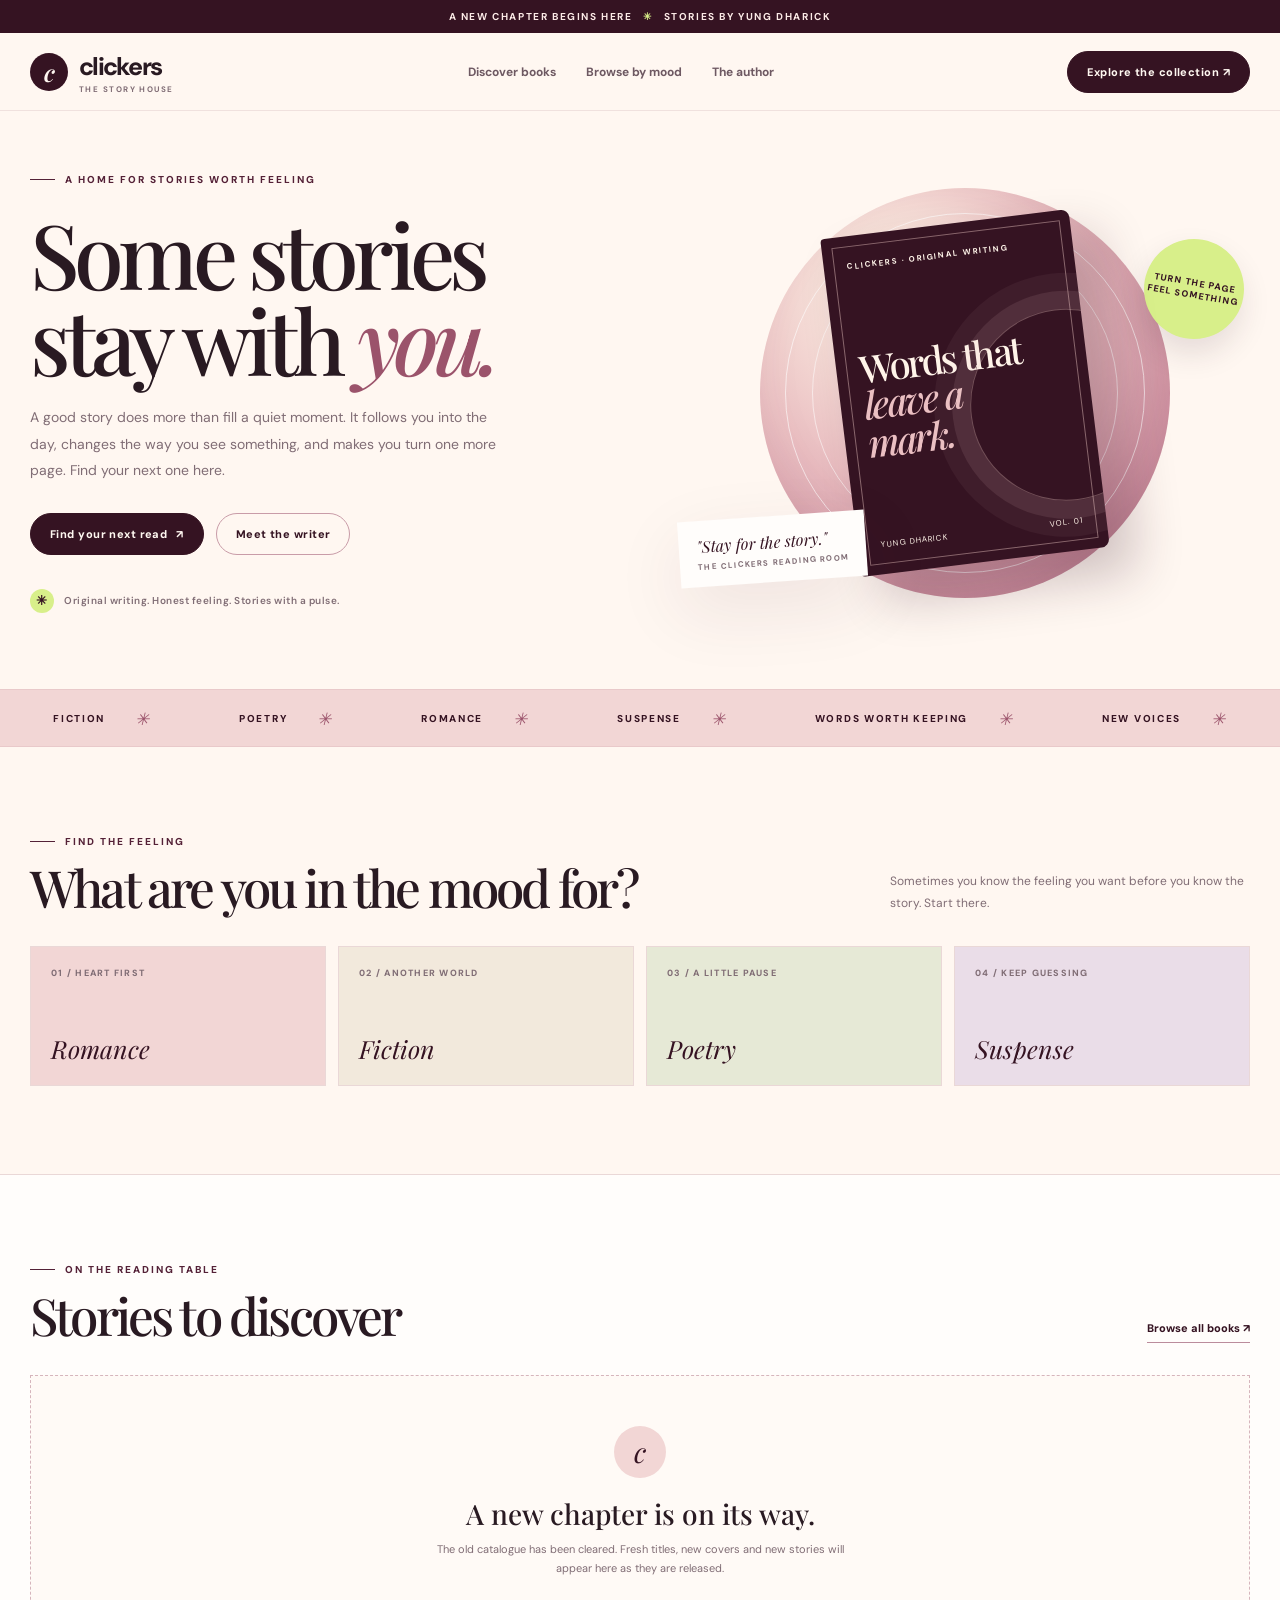
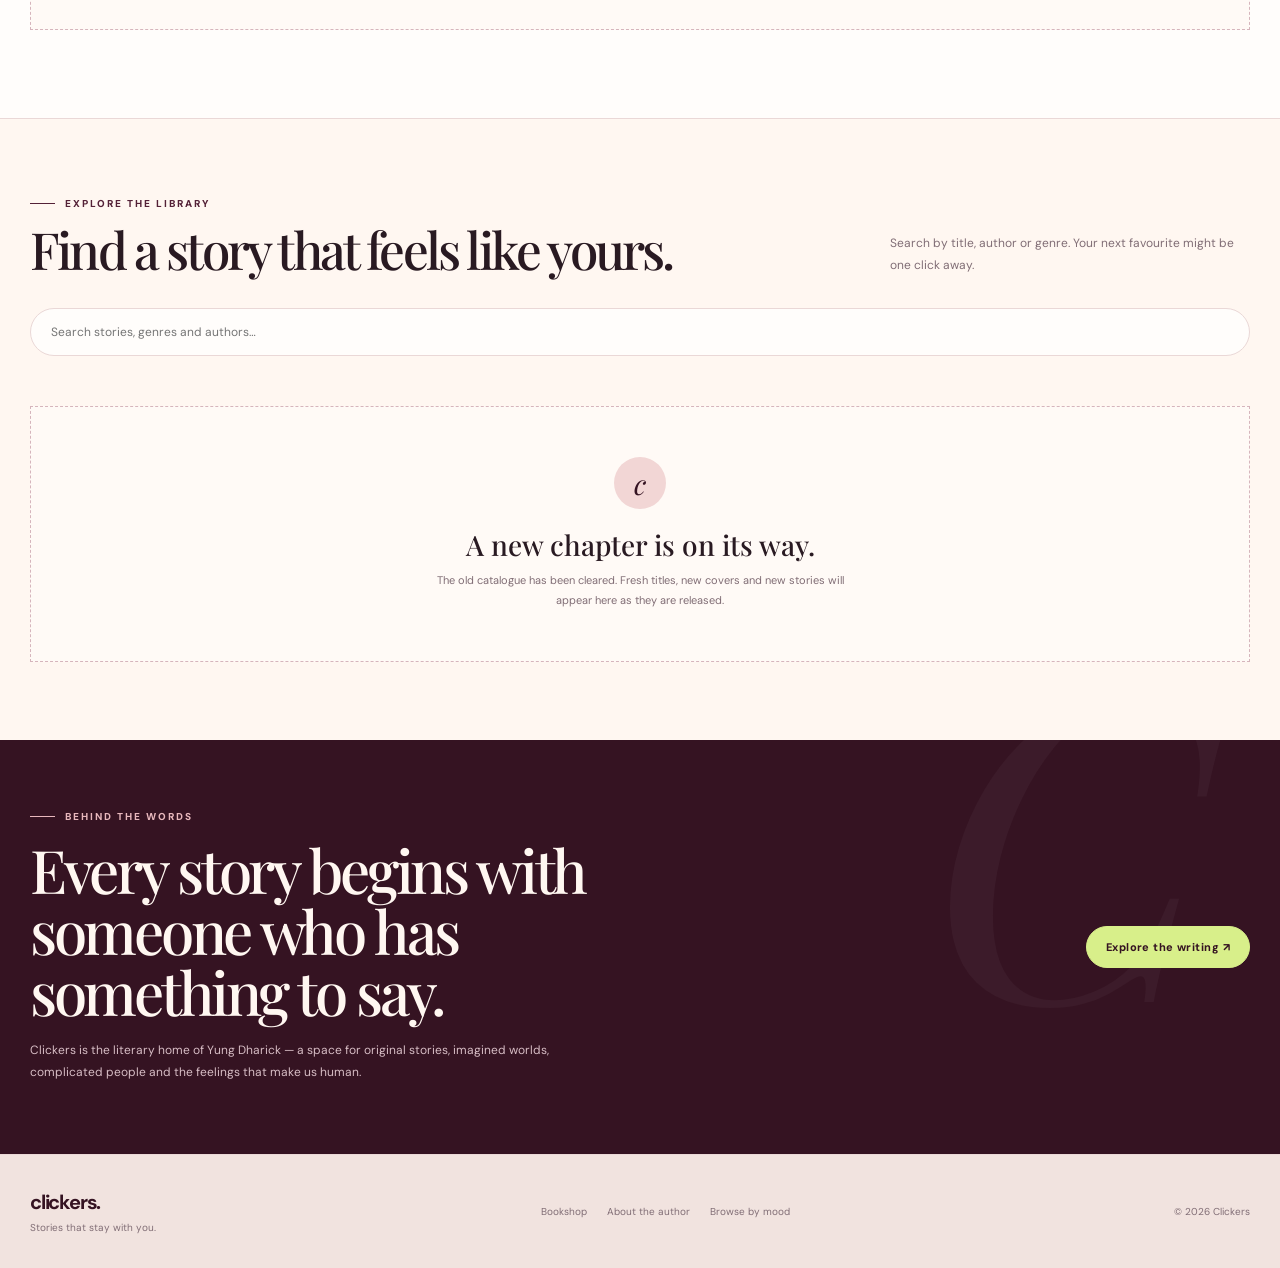
==== commit 3196c858: "Use shared Clickers storefront interactions" ====
--- a/index.html
+++ b/index.html
@@ -54,20 +54,4 @@
 </main>
 <footer><div class="wrap foot"><div><strong>clickers.</strong><div style="margin-top:6px">Stories that stay with you.</div></div><div class="foot-links"><a href="./store.html">Bookshop</a><a href="#author">About the author</a><a href="#moods">Browse by mood</a></div><span>© <span id="year"></span> Clickers</span></div></footer>
 <div class="reader" id="reader" aria-hidden="true"><div class="reader-panel" role="dialog" aria-modal="true" aria-labelledby="readerTitle"><div class="reader-top"><strong id="readerBookTitle">Clickers Reading Room</strong><button class="reader-close" id="closeReader" aria-label="Close reader">×</button></div><h2 id="readerTitle">A story begins.</h2><div class="reader-subtitle" id="readerSubtitle"></div><div class="reader-content" id="readerContent"></div><div class="reader-controls"><button id="prevChapter" disabled>← Previous</button><button id="nextChapter" disabled>Next chapter →</button></div></div></div><div class="toast" id="toast" role="status"></div>
-<script src="./author-config.js"></script><script src="./books.js"></script>
-<script>
-(function(){
-"use strict";
-const $=id=>document.getElementById(id);let books=Array.isArray(window.READING_ROOM_BOOKS)?[...window.READING_ROOM_BOOKS]:[],activeBook=null,chapterIndex=0;
-function esc(v){return String(v==null?"":v).replace(/[&<>"']/g,c=>({"&":"&amp;","<":"&lt;",">":"&gt;",'"':"&quot;","'":"&#39;"}[c]));}
-function coverSrc(v){const s=String(v||"").trim();if(/^https?:\/\//i.test(s))return s;if(!s||/^(?:data:|javascript:|\/\/)/i.test(s))return "";return "./"+s.replace(/^\.?\//,"");}
-function bookCard(b){const cover=coverSrc(b.cover),chapters=(b.chapters||[]).length;return '<article class="book-card"><a href="./book.html?book='+encodeURIComponent(b.id)+'" aria-label="View '+esc(b.title)+'">'+(cover?'<div class="book-cover"><img src="'+esc(cover)+'" alt="Cover of '+esc(b.title)+'" loading="lazy"></div>':'<div class="book-cover"><div class="cover-fallback"><small>CLICKERS ORIGINAL</small><strong>'+esc(b.title)+'</strong><em>By '+esc(b.author||"Yung Dharick")+'</em></div></div>')+'</a><div class="book-info"><div class="book-meta"><span>'+esc(b.genre||"Fiction")+'</span><span>'+chapters+' chapters</span></div><h3>'+esc(b.title)+'</h3><p>'+esc(b.description||"Discover this original Clickers story.")+'</p><div class="card-foot"><small>By '+esc(b.author||"Yung Dharick")+'</small><a href="./book.html?book='+encodeURIComponent(b.id)+'">Discover book ↗</a></div></div></article>';}
-function renderHome(){const host=$("featuredBooks"),library=$("homeBooks"),q=$("homeSearch").value.trim().toLowerCase(),shown=books.filter(b=>[b.title,b.genre,b.description,b.author].join(" ").toLowerCase().includes(q));$("year").textContent=new Date().getFullYear();if(!books.length){host.innerHTML='<div class="empty-state"><div class="empty-mark">c</div><h3>The next story is being written.</h3><p>The old catalogue has been cleared. New books and fresh covers will take their place here.</p></div>';library.innerHTML='<div class="empty-state"><div class="empty-mark">✳</div><h3>A fresh shelf is on its way.</h3><p>We are making room for the books that belong here. Come back for the next release.</p></div>';}else{host.innerHTML=books.slice(0,3).map(bookCard).join("");library.innerHTML=shown.length?shown.map(bookCard).join(""):'<div class="empty-state"><div class="empty-mark">?</div><h3>No stories found.</h3><p>Try a different title or genre.</p></div>';}const genres=[...new Set(books.map(b=>b.genre).filter(Boolean))];$("homeGenres").innerHTML=genres.map(g=>'<a class="genre-pill" href="./store.html?genre='+encodeURIComponent(g)+'">'+esc(g)+'</a>').join("");}
-async function loadPublishedAuthorBooks(){const api=window.CLICKERS_CONFIG&&window.CLICKERS_CONFIG.apiUrl;if(!api)return;try{const r=await fetch(api.replace(/\/+$/,"")+"/api/books",{cache:"no-store"});if(!r.ok)return;const rows=await r.json();if(!Array.isArray(rows))return;const known=new Set(books.map(b=>String(b.title||"").trim().toLowerCase()));const additions=await Promise.all(rows.map(async item=>{const key=String(item.title||"").trim().toLowerCase();if(known.has(key))return null;let chapters=[];try{const cr=await fetch(api.replace(/\/+$/,"")+"/api/books/"+encodeURIComponent(item.id)+"/chapters",{cache:"no-store"});if(cr.ok){const data=await cr.json();chapters=Array.isArray(data)?data.map(ch=>({title:ch.title,paragraphs:String(ch.body||"").split(/\n\s*\n/).map(p=>p.trim()).filter(Boolean)})):[];}}catch{}return {id:item.id,title:item.title,genre:item.genre||"Fiction",description:item.description||"",cover:item.cover_path||"",author:"Yung Dharick",chapters,extraImages:item.extra_images||[],purchaseUrl:item.purchase_url||""};}));books.push(...additions.filter(Boolean));renderHome();}catch(e){console.warn("Could not load published books.",e);}}
-function openReader(id){activeBook=books.find(b=>String(b.id)===String(id));if(!activeBook)return;chapterIndex=0;renderChapter();$("reader").classList.add("open");$("reader").setAttribute("aria-hidden","false");document.body.style.overflow="hidden";$("closeReader").focus();}
-function closeReader(){$("reader").classList.remove("open");$("reader").setAttribute("aria-hidden","true");document.body.style.overflow="";activeBook=null;}
-function renderChapter(){const ch=activeBook&&activeBook.chapters[chapterIndex];$("readerBookTitle").textContent=activeBook.title;$("readerTitle").textContent=ch?ch.title:activeBook.title;$("readerSubtitle").textContent=ch?"Chapter "+(chapterIndex+1)+" of "+activeBook.chapters.length:"Preview";$("readerContent").innerHTML=ch&&ch.paragraphs.length?ch.paragraphs.map(p=>"<p>"+esc(p)+"</p>").join(""):'<p>This preview is not available yet. Check back when the author releases a sample.</p>';$("prevChapter").disabled=chapterIndex===0;$("nextChapter").disabled=!activeBook.chapters.length||chapterIndex>=activeBook.chapters.length-1;}
-$("homeSearch").addEventListener("input",renderHome);$("menuToggle").addEventListener("click",()=>{const n=$("navlinks"),open=n.classList.toggle("open");$("menuToggle").setAttribute("aria-expanded",String(open));$("menuToggle").textContent=open?"×":"☰";});$("closeReader").addEventListener("click",closeReader);$("reader").addEventListener("click",e=>{if(e.target===$("reader"))closeReader();});$("prevChapter").addEventListener("click",()=>{if(chapterIndex>0){chapterIndex--;renderChapter();}});$("nextChapter").addEventListener("click",()=>{if(activeBook&&chapterIndex<activeBook.chapters.length-1){chapterIndex++;renderChapter();}});document.addEventListener("keydown",e=>{if(e.key==="Escape"&&$("reader").classList.contains("open"))closeReader();});renderHome();loadPublishedAuthorBooks();const params=new URLSearchParams(location.search);if(params.has("book"))setTimeout(()=>openReader(params.get("book")),300);
-})();
-</script>
-</body></html>+<script src="./author-config.js"></script><script src="./books.js"></script><script src="./storefront.js"></script></body></html>
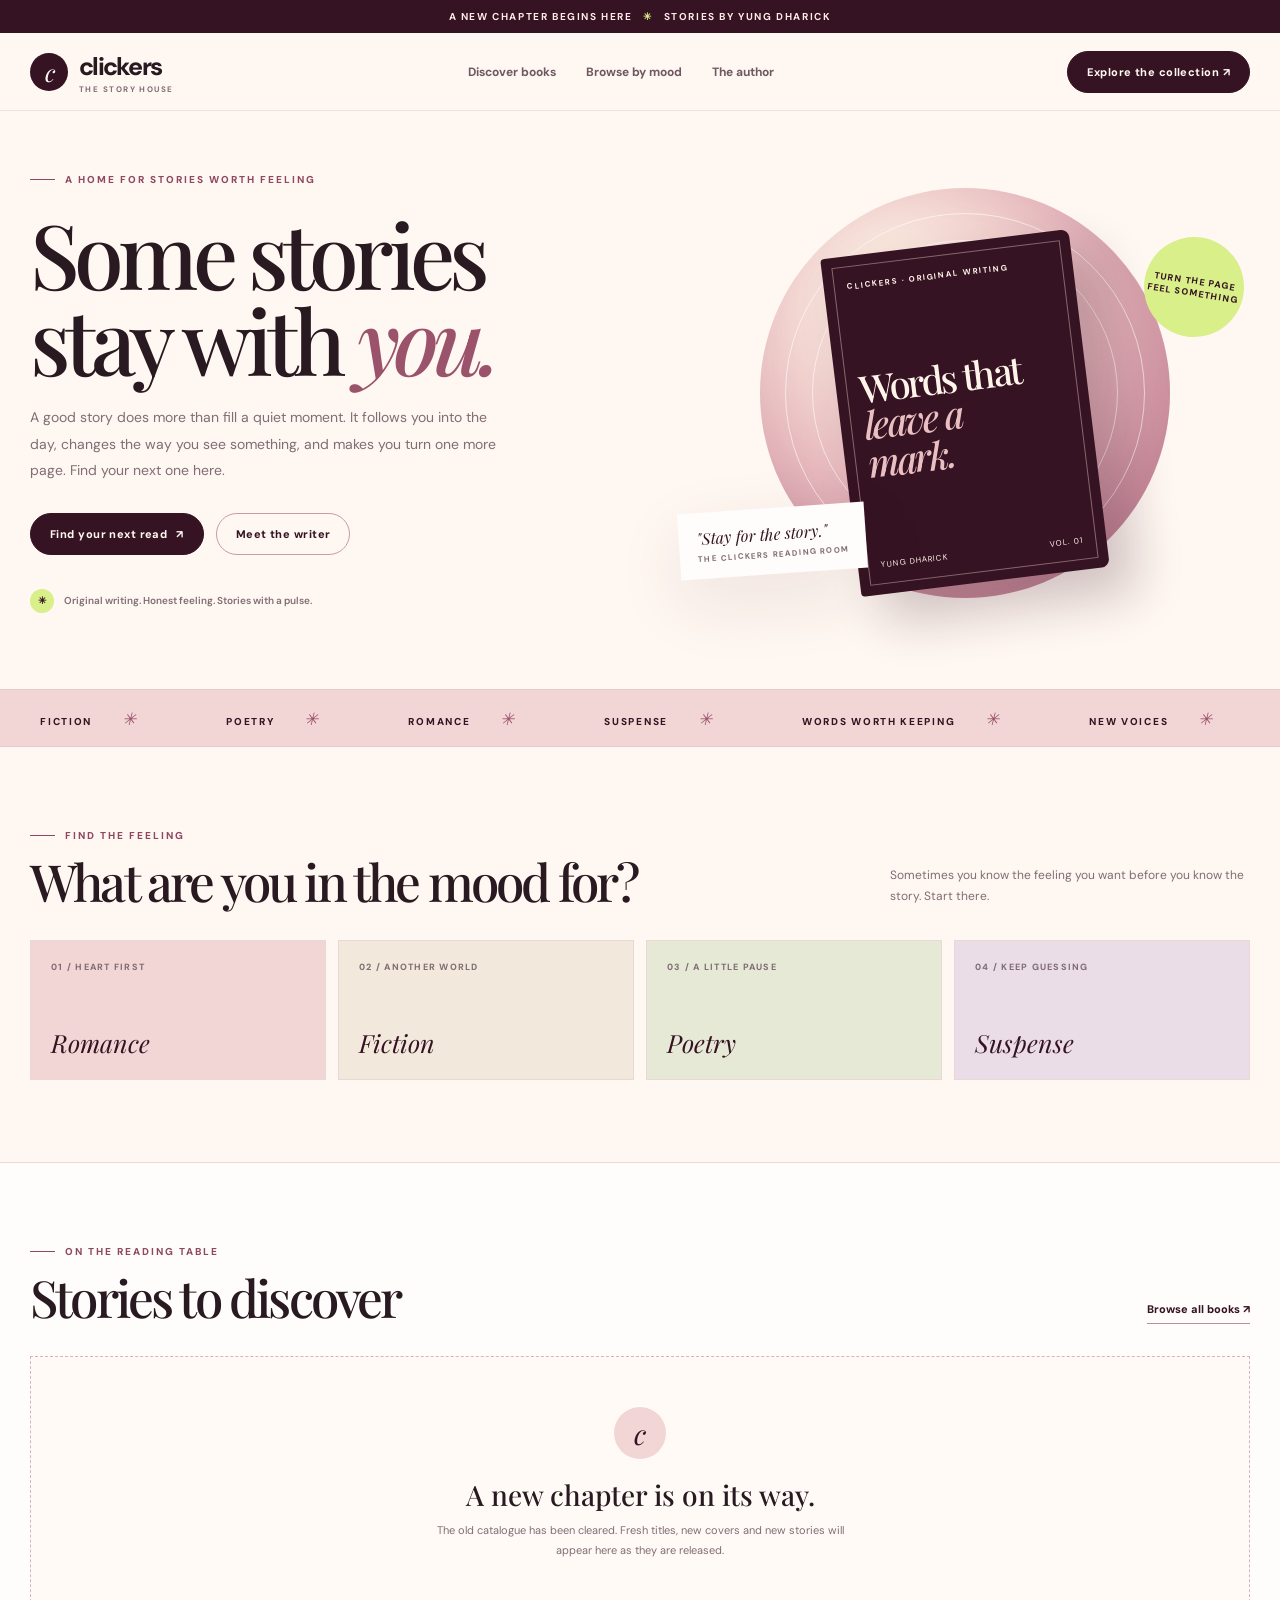
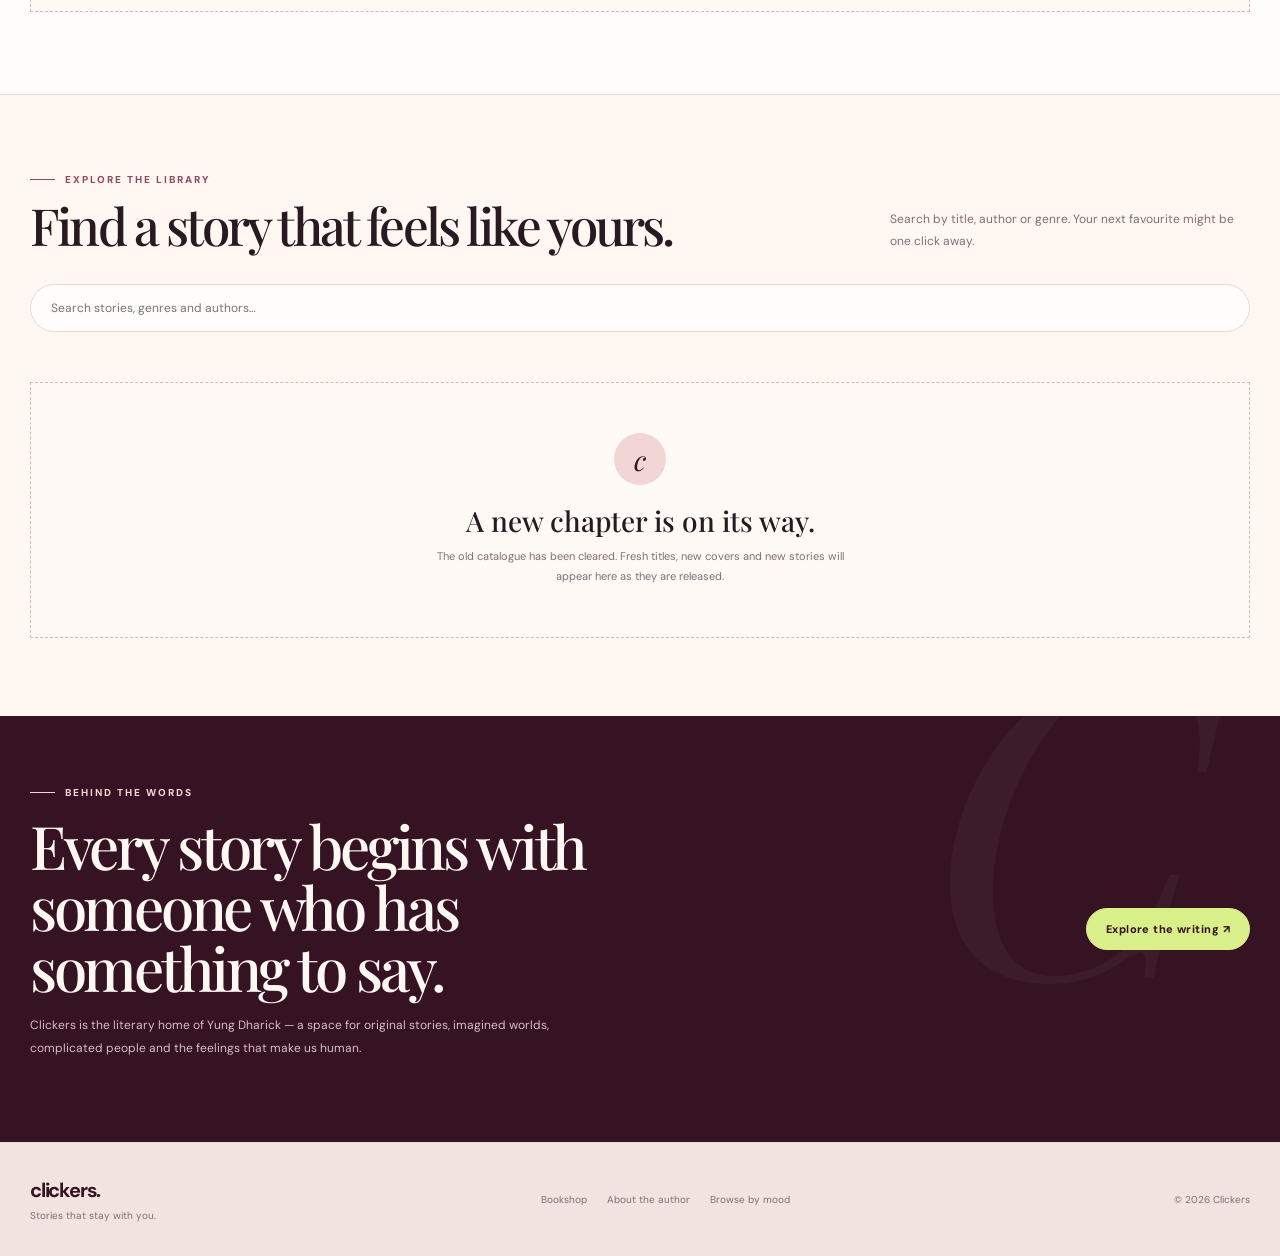
==== commit 5608ab6a: "Share the Clickers editorial stylesheet" ====
--- a/index.html
+++ b/index.html
@@ -14,25 +14,7 @@
 <link rel="preconnect" href="https://fonts.googleapis.com">
 <link rel="preconnect" href="https://fonts.gstatic.com" crossorigin>
 <link href="https://fonts.googleapis.com/css2?family=DM+Sans:wght@400;500;600;700;800&family=Playfair+Display:ital,wght@0,500;0,600;0,700;1,500;1,600&display=swap" rel="stylesheet">
-<style>
-:root{--paper:#fff7f1;--paper2:#f8e8e6;--rose:#e8b8bd;--rose2:#f2d6d5;--cherry:#351322;--cherry2:#542137;--ink:#291a22;--muted:#806d75;--line:#ead8d7;--white:#fffdfb;--lime:#d8ef8a;--shadow:0 24px 70px #4a203018;--serif:"Playfair Display",Georgia,serif;--sans:"DM Sans",Arial,sans-serif}
-*{box-sizing:border-box}html{scroll-behavior:smooth;scroll-padding-top:88px}body{margin:0;background:var(--paper);color:var(--ink);font-family:var(--sans);-webkit-font-smoothing:antialiased}a{color:inherit;text-decoration:none}button,input,select{font:inherit}button,a{-webkit-tap-highlight-color:transparent}button:focus-visible,a:focus-visible,input:focus-visible,select:focus-visible{outline:3px solid #ad7187;outline-offset:3px}.wrap{width:min(1220px,calc(100% - 48px));margin:auto}.announcement{background:var(--cherry);color:#fcebe7;text-align:center;padding:10px 16px;font-size:10px;font-weight:700;letter-spacing:.16em;text-transform:uppercase}.announcement span{color:var(--lime);margin:0 7px}
-header{height:78px;position:sticky;top:0;z-index:20;background:#fff7f1ed;backdrop-filter:blur(18px);border-bottom:1px solid #ead8d7b8}.nav{height:100%;display:flex;align-items:center;justify-content:space-between;gap:26px}.brand{display:flex;align-items:center;gap:11px;font-weight:800;letter-spacing:-.07em;font-size:25px}.brand-mark{width:38px;height:38px;border-radius:50%;display:grid;place-items:center;background:var(--cherry);color:var(--paper);font:600 24px var(--serif);font-style:italic}.brand small{display:block;margin-top:1px;font-size:8px;font-weight:700;letter-spacing:.18em;text-transform:uppercase;color:var(--muted)}.navlinks{display:flex;align-items:center;gap:30px;font-size:12px;font-weight:700;color:#6e5962}.navlinks a:hover{color:var(--cherry)}.nav-cta,.button{display:inline-flex;align-items:center;justify-content:center;gap:9px;background:var(--cherry);color:#fff8f1;border:1px solid var(--cherry);border-radius:999px;padding:13px 19px;font-size:11px;font-weight:800;letter-spacing:.04em;transition:transform .2s,background .2s}.nav-cta:hover,.button:hover{transform:translateY(-2px);background:var(--cherry2)}.button.light{background:transparent;color:var(--cherry);border-color:#c99ca8}.button.soft{background:var(--rose2);border-color:var(--rose2);color:var(--cherry)}.menu-toggle{display:none;border:1px solid var(--line);background:transparent;border-radius:50%;width:42px;height:42px;color:var(--cherry);font-size:20px}
-.hero{padding:62px 0 76px;display:grid;grid-template-columns:1.02fr .98fr;gap:55px;align-items:center;min-height:570px}.eyebrow{display:flex;align-items:center;gap:10px;color:var(--cherry2);font-size:10px;font-weight:800;letter-spacing:.2em;text-transform:uppercase}.eyebrow:before{content:"";width:25px;height:1px;background:currentColor}.hero h1{font:500 clamp(54px,7vw,92px)/.96 var(--serif);letter-spacing:-.065em;margin:24px 0 22px;max-width:700px}.hero h1 em{font-weight:500;color:#9b536b}.hero-copy{font-size:14px;line-height:1.9;color:var(--muted);max-width:480px}.hero-actions{display:flex;align-items:center;gap:12px;flex-wrap:wrap;margin-top:29px}.hero-note{display:flex;align-items:center;gap:10px;margin-top:34px;color:var(--muted);font-size:10px;font-weight:600;letter-spacing:.05em}.hero-note i{display:grid;place-items:center;width:24px;height:24px;border-radius:50%;background:var(--lime);color:var(--cherry);font-style:normal;font-size:13px}
-.hero-visual{position:relative;min-height:440px;display:grid;place-items:center}.hero-disc{position:absolute;width:min(410px,90%);aspect-ratio:1;border-radius:50%;background:radial-gradient(circle at 32% 26%,#f9e6dd 0 12%,#eabfc2 42%,#d69aa9 72%,#bd7c92 100%);box-shadow:inset -22px -28px 60px #79364a20}.hero-disc:before{content:"";position:absolute;inset:25px;border:1px solid #fff9;border-radius:50%}.hero-disc:after{content:"";position:absolute;inset:52px;border:1px solid #fff8;border-radius:50%}.orbit{position:absolute;inset:0;animation:orbit 32s linear infinite}.orbit-label{position:absolute;right:1%;top:15%;width:100px;height:100px;border-radius:50%;display:grid;place-items:center;text-align:center;background:var(--lime);color:var(--cherry);font-size:9px;font-weight:800;letter-spacing:.12em;text-transform:uppercase;transform:rotate(10deg);box-shadow:0 15px 30px #39203020}.hero-type{position:relative;z-index:2;width:250px;height:340px;background:var(--cherry);color:#fff4e9;padding:25px 23px;display:flex;flex-direction:column;justify-content:space-between;box-shadow:24px 28px 50px #3816263d;transform:rotate(-7deg);border-radius:4px 8px 8px 4px;overflow:hidden}.hero-type:before{content:"";position:absolute;inset:10px;border:1px solid #e9c6c177;pointer-events:none}.hero-type:after{content:"";position:absolute;width:190px;height:190px;border:1px solid #e9c6c155;border-radius:50%;right:-70px;bottom:50px;box-shadow:0 0 0 18px #e9c6c11a,0 0 0 36px #e9c6c10e}.hero-type small{font-size:8px;font-weight:700;letter-spacing:.2em;text-transform:uppercase}.hero-type strong{font:500 38px/.99 var(--serif);letter-spacing:-.06em;max-width:180px}.hero-type em{color:#eabfc2;font-weight:500}.hero-type .cover-bottom{display:flex;justify-content:space-between;align-items:end;font-size:8px;letter-spacing:.12em;text-transform:uppercase}.floating-note{position:absolute;left:0;bottom:7%;z-index:3;background:var(--white);padding:15px 18px;box-shadow:var(--shadow);transform:rotate(-4deg);font:italic 16px var(--serif);color:var(--cherry)}.floating-note span{display:block;margin-top:5px;font:700 8px var(--sans);letter-spacing:.15em;text-transform:uppercase;color:var(--muted)}
-.ticker{background:var(--rose2);border-block:1px solid #e9c9ca;overflow:hidden}.ticker-track{display:flex;align-items:center;justify-content:space-around;gap:30px;min-width:max-content;padding:17px 24px;color:var(--cherry);font-size:10px;font-weight:800;letter-spacing:.17em;text-transform:uppercase}.ticker-track span{display:flex;align-items:center;gap:30px}.ticker-track b{font:italic 17px var(--serif);color:#9b536b}
-.section{padding:88px 0}.section-head{display:flex;align-items:end;justify-content:space-between;gap:25px;margin-bottom:32px}.section-head h2{font:500 clamp(36px,4vw,54px)/1.04 var(--serif);letter-spacing:-.055em;margin:13px 0 0}.section-head p{max-width:360px;color:var(--muted);font-size:12px;line-height:1.8;margin:0}.text-link{display:inline-flex;align-items:center;gap:10px;color:var(--cherry);font-size:11px;font-weight:800;border-bottom:1px solid #bb8c9c;padding-bottom:7px;white-space:nowrap}.shelf{background:var(--white);border-block:1px solid var(--line)}.book-grid{display:grid;grid-template-columns:repeat(3,minmax(0,1fr));gap:22px}.book-card{min-width:0;background:#fffaf6;border:1px solid var(--line);padding:13px;transition:transform .25s,box-shadow .25s}.book-card:hover{transform:translateY(-6px);box-shadow:var(--shadow)}.book-cover{position:relative;aspect-ratio:4/5;overflow:hidden;background:linear-gradient(145deg,#f3d6d5,#e6b9c0 55%,#c98da0);display:flex;align-items:center;justify-content:center}.book-cover img{width:100%;height:100%;object-fit:cover}.book-cover .cover-fallback{width:78%;height:84%;background:var(--cherry);color:#fff5ec;display:flex;flex-direction:column;justify-content:space-between;padding:20px;box-shadow:12px 18px 25px #38162633;font-family:var(--serif);text-align:left}.cover-fallback small{font:700 8px var(--sans);letter-spacing:.18em}.cover-fallback strong{font:500 clamp(21px,3vw,32px)/1.02 var(--serif)}.cover-fallback em{font-size:10px}.book-info{padding:18px 7px 7px}.book-meta{display:flex;justify-content:space-between;gap:12px;color:#9b536b;font-size:9px;font-weight:800;letter-spacing:.15em;text-transform:uppercase}.book-info h3{font:500 25px/1.1 var(--serif);letter-spacing:-.035em;margin:12px 0 8px}.book-info p{font-size:11px;line-height:1.8;color:var(--muted);min-height:58px;margin:0 0 16px}.card-foot{display:flex;align-items:center;justify-content:space-between;gap:10px;border-top:1px solid var(--line);padding-top:13px}.card-foot small{font-size:9px;color:var(--muted)}.card-foot a{font-size:10px;font-weight:800;color:var(--cherry)}
-.moods{display:grid;grid-template-columns:repeat(4,1fr);gap:12px}.mood{min-height:140px;padding:20px;display:flex;flex-direction:column;justify-content:space-between;border:1px solid var(--line);background:var(--rose2);transition:transform .2s}.mood:nth-child(2){background:#f2e9dc}.mood:nth-child(3){background:#e6e9d6}.mood:nth-child(4){background:#eadde8}.mood:hover{transform:translateY(-4px)}.mood span{font:italic 25px var(--serif);color:var(--cherry)}.mood small{font-size:9px;letter-spacing:.14em;text-transform:uppercase;color:var(--muted);font-weight:800}
-.author-band{background:var(--cherry);color:var(--paper);padding:70px 0;position:relative;overflow:hidden}.author-band:after{content:"C";position:absolute;right:5%;top:-110px;font:italic 430px/.9 var(--serif);color:#ffffff09}.author-inner{position:relative;z-index:1;display:grid;grid-template-columns:1fr auto;align-items:center;gap:35px}.author-band .eyebrow{color:var(--rose)}.author-band h2{font:500 clamp(38px,5vw,60px)/1.02 var(--serif);letter-spacing:-.055em;margin:16px 0;max-width:670px}.author-band p{font-size:12px;line-height:1.9;color:#d7bdc5;max-width:570px;margin:0}.author-band .button{background:var(--lime);border-color:var(--lime);color:var(--cherry)}
-.discovery{padding:78px 0}.searchbar{display:flex;align-items:center;gap:12px;margin:22px 0 28px}.searchbar input{width:100%;border:1px solid var(--line);border-radius:999px;background:var(--white);padding:15px 20px;color:var(--ink);font-size:12px}.genre-pills{display:flex;flex-wrap:wrap;gap:8px;margin-bottom:22px}.genre-pill{border:1px solid var(--line);background:transparent;border-radius:999px;padding:9px 13px;color:var(--muted);font-size:10px;font-weight:700;cursor:pointer}.genre-pill.active,.genre-pill:hover{background:var(--cherry);border-color:var(--cherry);color:#fff7f1}.empty-state{grid-column:1/-1;padding:50px 25px;text-align:center;border:1px dashed #d6b5bc;background:#fffaf6}.empty-mark{margin:0 auto 17px;width:52px;height:52px;border-radius:50%;display:grid;place-items:center;background:var(--rose2);font:italic 28px var(--serif);color:var(--cherry)}.empty-state h3{font:500 28px var(--serif);margin:0 0 8px}.empty-state p{max-width:440px;margin:auto;color:var(--muted);font-size:11px;line-height:1.8}
-footer{background:#f1e3df;border-top:1px solid var(--line);padding:34px 0}.foot{display:flex;justify-content:space-between;gap:20px;align-items:center;color:var(--muted);font-size:10px}.foot strong{font:700 20px var(--sans);letter-spacing:-.06em;color:var(--cherry)}.foot-links{display:flex;gap:20px}.foot-links a:hover{color:var(--cherry)}
-.reader{position:fixed;inset:0;z-index:50;background:#24131eeb;display:none;overflow:auto;padding:22px}.reader.open{display:block}.reader-panel{width:min(820px,100%);margin:20px auto;background:var(--paper);padding:clamp(24px,5vw,58px);min-height:80vh;position:relative}.reader-top{display:flex;justify-content:space-between;align-items:center;gap:20px;border-bottom:1px solid var(--line);padding-bottom:17px}.reader-top strong{font:500 19px var(--serif)}.reader-close{border:1px solid var(--line);border-radius:50%;width:38px;height:38px;background:transparent;font-size:20px;color:var(--cherry)}.reader-panel h2{font:500 clamp(32px,5vw,48px)/1.05 var(--serif);margin:35px 0 6px}.reader-subtitle{font-size:10px;color:var(--muted);letter-spacing:.12em;text-transform:uppercase}.reader-content{font:19px/1.9 var(--serif);max-width:620px;margin:30px auto}.reader-content p{margin:0 0 1.35em}.reader-controls{display:flex;justify-content:space-between;gap:12px;border-top:1px solid var(--line);padding-top:20px}.reader-controls button{border:1px solid var(--line);background:var(--white);border-radius:999px;padding:11px 15px;font-size:10px;font-weight:800;color:var(--cherry);cursor:pointer}.reader-controls button:disabled{opacity:.35;cursor:not-allowed}.toast{position:fixed;bottom:22px;left:50%;transform:translate(-50%,20px);opacity:0;pointer-events:none;background:var(--cherry);color:#fff7f1;padding:12px 17px;border-radius:999px;font-size:11px;z-index:70;transition:.2s}.toast.show{opacity:1;transform:translate(-50%,0)}
-@keyframes orbit{to{transform:rotate(360deg)}}
-@media(max-width:900px){.hero{gap:25px;min-height:auto;padding:50px 0 65px}.hero-visual{min-height:360px}.hero-type{width:215px;height:295px}.hero-type strong{font-size:32px}.navlinks{gap:18px}.book-grid{gap:14px}.author-inner{grid-template-columns:1fr auto}}
-@media(max-width:680px){.wrap{width:min(100% - 32px,560px)}header{height:68px}.navlinks{display:none;position:absolute;top:68px;left:0;right:0;padding:20px 24px 24px;background:var(--paper);border-bottom:1px solid var(--line);flex-direction:column;align-items:stretch;gap:18px}.navlinks.open{display:flex}.nav-cta{display:none}.menu-toggle{display:block}.hero{grid-template-columns:1fr;padding:45px 0 48px;gap:18px}.hero h1{font-size:clamp(52px,13vw,72px);margin:18px 0}.hero-copy{font-size:13px}.hero-visual{min-height:340px;margin-top:4px}.hero-type{width:205px;height:280px}.hero-disc{width:300px}.orbit-label{right:0;top:6%;width:82px;height:82px;font-size:8px}.floating-note{left:0;bottom:3%;font-size:14px}.section{padding:62px 0}.section-head{display:block}.section-head p{margin-top:14px}.book-grid{grid-template-columns:repeat(2,minmax(0,1fr));gap:11px}.book-card{padding:8px}.book-info{padding:13px 4px 4px}.book-info h3{font-size:20px}.book-info p{font-size:10px;min-height:76px}.book-meta{font-size:8px}.moods{grid-template-columns:repeat(2,1fr)}.mood{min-height:125px}.author-inner{grid-template-columns:1fr;gap:22px}.author-band{padding:58px 0}.author-band .button{width:max-content}.discovery{padding:60px 0}.foot{align-items:flex-start;flex-direction:column}.foot-links{flex-wrap:wrap}.reader{padding:8px}.reader-panel{margin:5px auto;padding:24px 18px}.reader-content{font-size:17px}.ticker-track{padding:14px 18px}}
-@media(max-width:370px){.book-grid{grid-template-columns:1fr}.book-cover{aspect-ratio:4/3}.hero-visual{min-height:300px}.hero-type{width:180px;height:245px}.hero-type strong{font-size:29px}}
-@media(prefers-reduced-motion:reduce){*,*::before,*::after{scroll-behavior:auto!important;animation-duration:.01ms!important;animation-iteration-count:1!important;transition-duration:.01ms!important}}
-</style>
+<link rel="stylesheet" href="./styles.css">
 </head>
 <body>
 <div class="announcement">A new chapter begins here <span>✳</span> Stories by Yung Dharick</div>
--- a/styles.css
+++ b/styles.css
@@ -0,0 +1,22 @@
+@import url('https://fonts.googleapis.com/css2?family=DM+Sans:wght@400;500;600;700;800&family=Playfair+Display:ital,wght@0,500;0,600;0,700;1,500&display=swap');
+:root{--paper:#fff7f1;--rose:#f2d6d5;--cherry:#351322;--ink:#291a22;--muted:#806d75;--line:#ead8d7;--white:#fffdfb;--serif:"Playfair Display",Georgia,serif;--sans:"DM Sans",Arial,sans-serif;--shadow:0 24px 70px #4a203018}
+*{box-sizing:border-box}html{scroll-behavior:smooth;scroll-padding-top:90px}body{margin:0;background:var(--paper);color:var(--ink);font-family:var(--sans);-webkit-font-smoothing:antialiased}a{color:inherit;text-decoration:none}button,input,select{font:inherit}button:focus-visible,a:focus-visible,input:focus-visible,select:focus-visible{outline:3px solid #ad7187;outline-offset:3px}.wrap{width:min(1220px,calc(100% - 48px));margin:auto}
+.announcement{background:var(--cherry);color:#fcebe7;text-align:center;padding:10px 16px;font-size:10px;font-weight:700;letter-spacing:.16em;text-transform:uppercase}.announcement span{color:#d8ef8a;margin:0 7px}
+header{height:78px;position:sticky;top:0;z-index:20;background:#fff7f1ed;backdrop-filter:blur(18px);border-bottom:1px solid #ead8d7b8}.nav{height:100%;display:flex;align-items:center;justify-content:space-between;gap:26px}.brand{display:flex;align-items:center;gap:11px;font-weight:800;letter-spacing:-.07em;font-size:25px}.brand-mark{width:38px;height:38px;border-radius:50%;display:grid;place-items:center;background:var(--cherry);color:var(--paper);font:italic 24px var(--serif)}.brand small{display:block;margin-top:1px;font-size:8px;font-weight:700;letter-spacing:.18em;text-transform:uppercase;color:var(--muted)}.navlinks{display:flex;align-items:center;gap:30px;font-size:12px;font-weight:700;color:#6e5962}.navlinks a:hover{color:var(--cherry)}.nav-cta,.button{display:inline-flex;align-items:center;justify-content:center;gap:9px;background:var(--cherry);color:#fff8f1;border:1px solid var(--cherry);border-radius:999px;padding:13px 19px;font-size:11px;font-weight:800;letter-spacing:.04em;transition:transform .2s,background .2s}.nav-cta:hover,.button:hover{transform:translateY(-2px);background:#542137}.button.light{background:transparent;color:var(--cherry);border-color:#c99ca8}.menu-toggle{display:none;border:1px solid var(--line);background:transparent;border-radius:50%;width:42px;height:42px;color:var(--cherry);font-size:20px}
+.eyebrow{display:flex;align-items:center;gap:10px;color:#8e4962;font-size:10px;font-weight:800;letter-spacing:.2em;text-transform:uppercase}.eyebrow:before{content:"";width:25px;height:1px;background:currentColor}
+.hero{padding:62px 0 76px;display:grid;grid-template-columns:1.02fr .98fr;gap:55px;align-items:center;min-height:550px}.hero h1{font:500 clamp(54px,7vw,92px)/.96 var(--serif);letter-spacing:-.065em;margin:24px 0 22px}.hero h1 em{color:#9b536b}.hero-copy{font-size:14px;line-height:1.9;color:var(--muted);max-width:480px}.hero-actions{display:flex;gap:12px;flex-wrap:wrap;margin-top:29px}.hero-note{display:flex;align-items:center;gap:10px;margin-top:34px;color:var(--muted);font-size:10px;font-weight:600}.hero-note i{display:grid;place-items:center;width:24px;height:24px;border-radius:50%;background:#d8ef8a;color:var(--cherry);font-style:normal}
+.hero-visual{position:relative;min-height:420px;display:grid;place-items:center}.hero-disc{position:absolute;width:min(410px,90%);aspect-ratio:1;border-radius:50%;background:radial-gradient(circle at 32% 26%,#f9e6dd 0 12%,#eabfc2 42%,#d69aa9 72%,#bd7c92);box-shadow:inset -22px -28px 60px #79364a20}.hero-disc:before,.hero-disc:after{content:"";position:absolute;inset:25px;border:1px solid #fff9;border-radius:50%}.hero-disc:after{inset:52px}.hero-type{position:relative;z-index:2;width:250px;height:340px;background:var(--cherry);color:#fff4e9;padding:25px 23px;display:flex;flex-direction:column;justify-content:space-between;box-shadow:24px 28px 50px #3816263d;transform:rotate(-7deg);border-radius:4px 8px 8px 4px}.hero-type:before{content:"";position:absolute;inset:10px;border:1px solid #e9c6c177}.hero-type small{font-size:8px;font-weight:700;letter-spacing:.2em;text-transform:uppercase}.hero-type strong{font:500 38px/.99 var(--serif);letter-spacing:-.06em;max-width:180px}.hero-type em{color:#eabfc2}.cover-bottom{display:flex;justify-content:space-between;font-size:8px;letter-spacing:.12em;text-transform:uppercase}.orbit-label{position:absolute;right:1%;top:13%;z-index:3;width:100px;height:100px;border-radius:50%;display:grid;place-items:center;text-align:center;background:#d8ef8a;color:var(--cherry);font-size:9px;font-weight:800;letter-spacing:.12em;text-transform:uppercase;transform:rotate(9deg)}.floating-note{position:absolute;left:0;bottom:7%;z-index:3;background:var(--white);padding:15px 18px;box-shadow:var(--shadow);transform:rotate(-4deg);font:italic 16px var(--serif);color:var(--cherry)}.floating-note span{display:block;margin-top:5px;font:700 8px var(--sans);letter-spacing:.15em;text-transform:uppercase;color:var(--muted)}
+.ticker{background:var(--rose);border-block:1px solid #e9c9ca;overflow:hidden}.ticker-track{display:flex;justify-content:space-around;gap:30px;min-width:max-content;padding:17px 24px;color:var(--cherry);font-size:10px;font-weight:800;letter-spacing:.17em;text-transform:uppercase}.ticker-track b{font:italic 17px var(--serif);color:#9b536b;margin:0 26px}
+.section{padding:82px 0}.section-head{display:flex;align-items:end;justify-content:space-between;gap:25px;margin-bottom:32px}.section-head h2{font:500 clamp(36px,4vw,54px)/1.04 var(--serif);letter-spacing:-.055em;margin:13px 0 0}.section-head p{max-width:360px;color:var(--muted);font-size:12px;line-height:1.8;margin:0}.text-link{display:inline-flex;gap:10px;color:var(--cherry);font-size:11px;font-weight:800;border-bottom:1px solid #bb8c9c;padding-bottom:7px;white-space:nowrap}
+.shelf{background:var(--white);border-block:1px solid var(--line)}.book-grid{display:grid;grid-template-columns:repeat(3,minmax(0,1fr));gap:22px}.book-card{min-width:0;background:#fffaf6;border:1px solid var(--line);padding:13px;transition:transform .25s,box-shadow .25s}.book-card:hover{transform:translateY(-6px);box-shadow:var(--shadow)}.book-cover{position:relative;aspect-ratio:4/5;overflow:hidden;background:linear-gradient(145deg,#f3d6d5,#e6b9c0 55%,#c98da0);display:flex;align-items:center;justify-content:center}.book-cover img{width:100%;height:100%;object-fit:cover}.cover-fallback{width:78%;height:84%;background:var(--cherry);color:#fff5ec;display:flex;flex-direction:column;justify-content:space-between;padding:20px;box-shadow:12px 18px 25px #38162633;font-family:var(--serif)}.cover-fallback small{font:700 8px var(--sans);letter-spacing:.18em}.cover-fallback strong{font:500 clamp(21px,3vw,32px)/1.02 var(--serif)}.book-info{padding:18px 7px 7px}.book-meta{display:flex;justify-content:space-between;gap:12px;color:#9b536b;font-size:9px;font-weight:800;letter-spacing:.15em;text-transform:uppercase}.book-info h3{font:500 25px/1.1 var(--serif);letter-spacing:-.035em;margin:12px 0 8px}.book-info p{font-size:11px;line-height:1.8;color:var(--muted);min-height:58px;margin:0 0 16px}.card-foot{display:flex;align-items:center;justify-content:space-between;gap:10px;border-top:1px solid var(--line);padding-top:13px}.card-foot small{font-size:9px;color:var(--muted)}.card-foot a{font-size:10px;font-weight:800;color:var(--cherry)}
+.moods{display:grid;grid-template-columns:repeat(4,1fr);gap:12px}.mood{min-height:140px;padding:20px;display:flex;flex-direction:column;justify-content:space-between;border:1px solid var(--line);background:var(--rose);transition:transform .2s}.mood:nth-child(2){background:#f2e9dc}.mood:nth-child(3){background:#e6e9d6}.mood:nth-child(4){background:#eadde8}.mood:hover{transform:translateY(-4px)}.mood span{font:italic 25px var(--serif);color:var(--cherry)}.mood small{font-size:9px;letter-spacing:.14em;text-transform:uppercase;color:var(--muted);font-weight:800}
+.author-band{background:var(--cherry);color:var(--paper);padding:70px 0;position:relative;overflow:hidden}.author-band:after{content:"C";position:absolute;right:5%;top:-110px;font:italic 430px/.9 var(--serif);color:#ffffff09}.author-inner{position:relative;z-index:1;display:grid;grid-template-columns:1fr auto;align-items:center;gap:35px}.author-band .eyebrow{color:var(--rose)}.author-band h2{font:500 clamp(38px,5vw,60px)/1.02 var(--serif);letter-spacing:-.055em;margin:16px 0;max-width:670px}.author-band p{font-size:12px;line-height:1.9;color:#d7bdc5;max-width:570px}.author-band .button{background:#d8ef8a;border-color:#d8ef8a;color:var(--cherry)}
+.discovery{padding:78px 0}.searchbar{display:flex;gap:12px;margin:22px 0 28px}.searchbar input,.tools select{width:100%;border:1px solid var(--line);border-radius:999px;background:var(--white);padding:15px 20px;color:var(--ink);font-size:12px}.genre-pills{display:flex;flex-wrap:wrap;gap:8px;margin-bottom:22px}.genre-pill{border:1px solid var(--line);background:transparent;border-radius:999px;padding:9px 13px;color:var(--muted);font-size:10px;font-weight:700;cursor:pointer}.genre-pill.active,.genre-pill:hover{background:var(--cherry);border-color:var(--cherry);color:#fff7f1}.empty-state{grid-column:1/-1;padding:50px 25px;text-align:center;border:1px dashed #d6b5bc;background:#fffaf6}.empty-mark{margin:0 auto 17px;width:52px;height:52px;border-radius:50%;display:grid;place-items:center;background:var(--rose);font:italic 28px var(--serif);color:var(--cherry)}.empty-state h3{font:500 28px var(--serif);margin:0 0 8px}.empty-state p{max-width:440px;margin:auto;color:var(--muted);font-size:11px;line-height:1.8}
+.page-hero{padding:65px 0 50px;display:grid;grid-template-columns:1fr auto;gap:35px;align-items:end;border-bottom:1px solid var(--line)}.page-hero h1{font:500 clamp(46px,6vw,76px)/.98 var(--serif);letter-spacing:-.06em;margin:17px 0 14px}.page-hero h1 em{color:#9b536b}.page-hero p{max-width:550px;color:var(--muted);font-size:13px;line-height:1.85;margin:0}.hero-stamp{width:132px;height:132px;border:1px solid #d8b6bd;border-radius:50%;display:grid;place-items:center;text-align:center;font:italic 19px var(--serif);color:var(--cherry);transform:rotate(8deg)}.catalogue{padding:35px 0 90px}.tools{display:flex;gap:12px;align-items:center;margin-bottom:18px}.tools input{flex:1;min-width:0;border:1px solid var(--line);border-radius:999px;background:var(--white);padding:14px 18px;font-size:12px}.tools select{width:auto;min-width:160px;padding:13px 15px}.count{font-size:10px;color:var(--muted);margin:15px 0 22px}
+footer{background:#f1e3df;border-top:1px solid var(--line);padding:34px 0}.foot{display:flex;justify-content:space-between;gap:20px;align-items:center;color:var(--muted);font-size:10px}.foot strong{font-size:20px;letter-spacing:-.06em;color:var(--cherry)}.foot-links{display:flex;gap:20px}.foot-links a:hover{color:var(--cherry)}
+.reader{position:fixed;inset:0;z-index:50;background:#24131eeb;display:none;overflow:auto;padding:22px}.reader.open{display:block}.reader-panel{width:min(820px,100%);margin:20px auto;background:var(--paper);padding:clamp(24px,5vw,58px);min-height:80vh}.reader-top{display:flex;justify-content:space-between;align-items:center;border-bottom:1px solid var(--line);padding-bottom:17px}.reader-top strong{font:500 19px var(--serif)}.reader-close{border:1px solid var(--line);border-radius:50%;width:38px;height:38px;background:transparent;font-size:20px;color:var(--cherry)}.reader-panel h2{font:500 clamp(32px,5vw,48px)/1.05 var(--serif);margin:35px 0 6px}.reader-subtitle{font-size:10px;color:var(--muted);letter-spacing:.12em;text-transform:uppercase}.reader-content{font:19px/1.9 var(--serif);max-width:620px;margin:30px auto}.reader-content p{margin:0 0 1.35em}.reader-controls{display:flex;justify-content:space-between;gap:12px;border-top:1px solid var(--line);padding-top:20px}.reader-controls button{border:1px solid var(--line);background:var(--white);border-radius:999px;padding:11px 15px;font-size:10px;font-weight:800;color:var(--cherry);cursor:pointer}.reader-controls button:disabled{opacity:.35;cursor:not-allowed}
+.detail{display:grid;grid-template-columns:minmax(260px,.8fr) minmax(0,1.2fr);gap:clamp(35px,7vw,90px);align-items:center;padding:65px 0 90px}.cover-stage{min-height:470px;background:linear-gradient(145deg,#f4dedd,#e2b3bc 60%,#c98da0);display:grid;place-items:center;position:relative;overflow:hidden}.cover-stage:before,.cover-stage:after{content:"";position:absolute;width:340px;height:340px;border:1px solid #fff9;border-radius:50%}.cover-stage:after{width:260px;height:260px}.cover-stage img,.cover-art{position:relative;z-index:1;width:min(270px,70%);aspect-ratio:3/4;object-fit:cover;box-shadow:22px 28px 45px #35132240}.cover-art{padding:25px;background:var(--cherry);color:var(--paper);display:flex;flex-direction:column;justify-content:space-between}.cover-art small{font-size:8px;letter-spacing:.18em}.cover-art strong{font:500 clamp(28px,4vw,42px)/1.02 var(--serif)}.detail h1{font:500 clamp(44px,6vw,74px)/.98 var(--serif);letter-spacing:-.06em;margin:18px 0 10px}.byline{font-size:12px;color:var(--muted)}.description{font:17px/1.9 var(--serif);color:#6d5b64;margin:28px 0}.tags{display:flex;flex-wrap:wrap;gap:8px}.tags span{border:1px solid var(--line);border-radius:999px;padding:9px 12px;font-size:9px;font-weight:700;color:var(--muted)}.actions{display:flex;gap:10px;flex-wrap:wrap;margin-top:30px}.purchase-note{margin-top:14px;color:var(--muted);font-size:10px;line-height:1.7}.sample{border-top:1px solid var(--line);padding:55px 0 80px}.sample h2{font:500 36px var(--serif);margin:0 0 18px}.sample-copy{max-width:680px;font:18px/1.9 var(--serif);color:#6d5b64}.sample-copy p{margin:0 0 1.2em}
+@media(max-width:900px){.hero{gap:25px;min-height:auto;padding:50px 0 65px}.hero-visual{min-height:360px}.hero-type{width:215px;height:295px}.hero-type strong{font-size:32px}.book-grid{gap:14px}}
+@media(max-width:680px){.wrap{width:calc(100% - 32px)}header{height:68px}.navlinks{display:none;position:absolute;top:68px;left:0;right:0;padding:20px 24px 24px;background:var(--paper);border-bottom:1px solid var(--line);flex-direction:column;align-items:stretch;gap:18px}.navlinks.open{display:flex}.nav-cta{display:none}.menu-toggle{display:block}.hero{grid-template-columns:1fr;padding:45px 0 48px;gap:18px}.hero h1{font-size:clamp(52px,13vw,72px);margin:18px 0}.hero-copy{font-size:13px}.hero-visual{min-height:340px}.hero-type{width:205px;height:280px}.hero-disc{width:300px}.orbit-label{right:0;top:6%;width:82px;height:82px;font-size:8px}.floating-note{bottom:3%;font-size:14px}.section{padding:62px 0}.section-head{display:block}.section-head p{margin-top:14px}.book-grid{grid-template-columns:repeat(2,minmax(0,1fr));gap:11px}.book-card{padding:8px}.book-info{padding:13px 4px 4px}.book-info h3{font-size:20px}.book-info p{font-size:10px;min-height:76px}.moods{grid-template-columns:repeat(2,1fr)}.mood{min-height:125px}.author-inner{grid-template-columns:1fr;gap:22px}.author-band{padding:58px 0}.author-band .button{width:max-content}.discovery{padding:60px 0}.foot{align-items:flex-start;flex-direction:column}.foot-links{flex-wrap:wrap}.page-hero{grid-template-columns:1fr;padding:44px 0 35px}.hero-stamp{display:none}.tools{flex-direction:column;align-items:stretch}.tools select{width:100%}.reader{padding:8px}.reader-panel{margin:5px auto;padding:24px 18px}.reader-content{font-size:17px}.detail{grid-template-columns:1fr;padding:32px 0 55px;gap:30px}.cover-stage{min-height:390px}.detail h1{font-size:48px}.description{font-size:16px}.sample{padding:40px 0 60px}.sample-copy{font-size:16px}}
+@media(max-width:370px){.book-grid{grid-template-columns:1fr}.book-cover{aspect-ratio:4/3}.hero-visual{min-height:300px}.hero-type{width:180px;height:245px}.hero-type strong{font-size:29px}}
+@media(prefers-reduced-motion:reduce){*,*::before,*::after{scroll-behavior:auto!important;animation-duration:.01ms!important;animation-iteration-count:1!important;transition-duration:.01ms!important}}
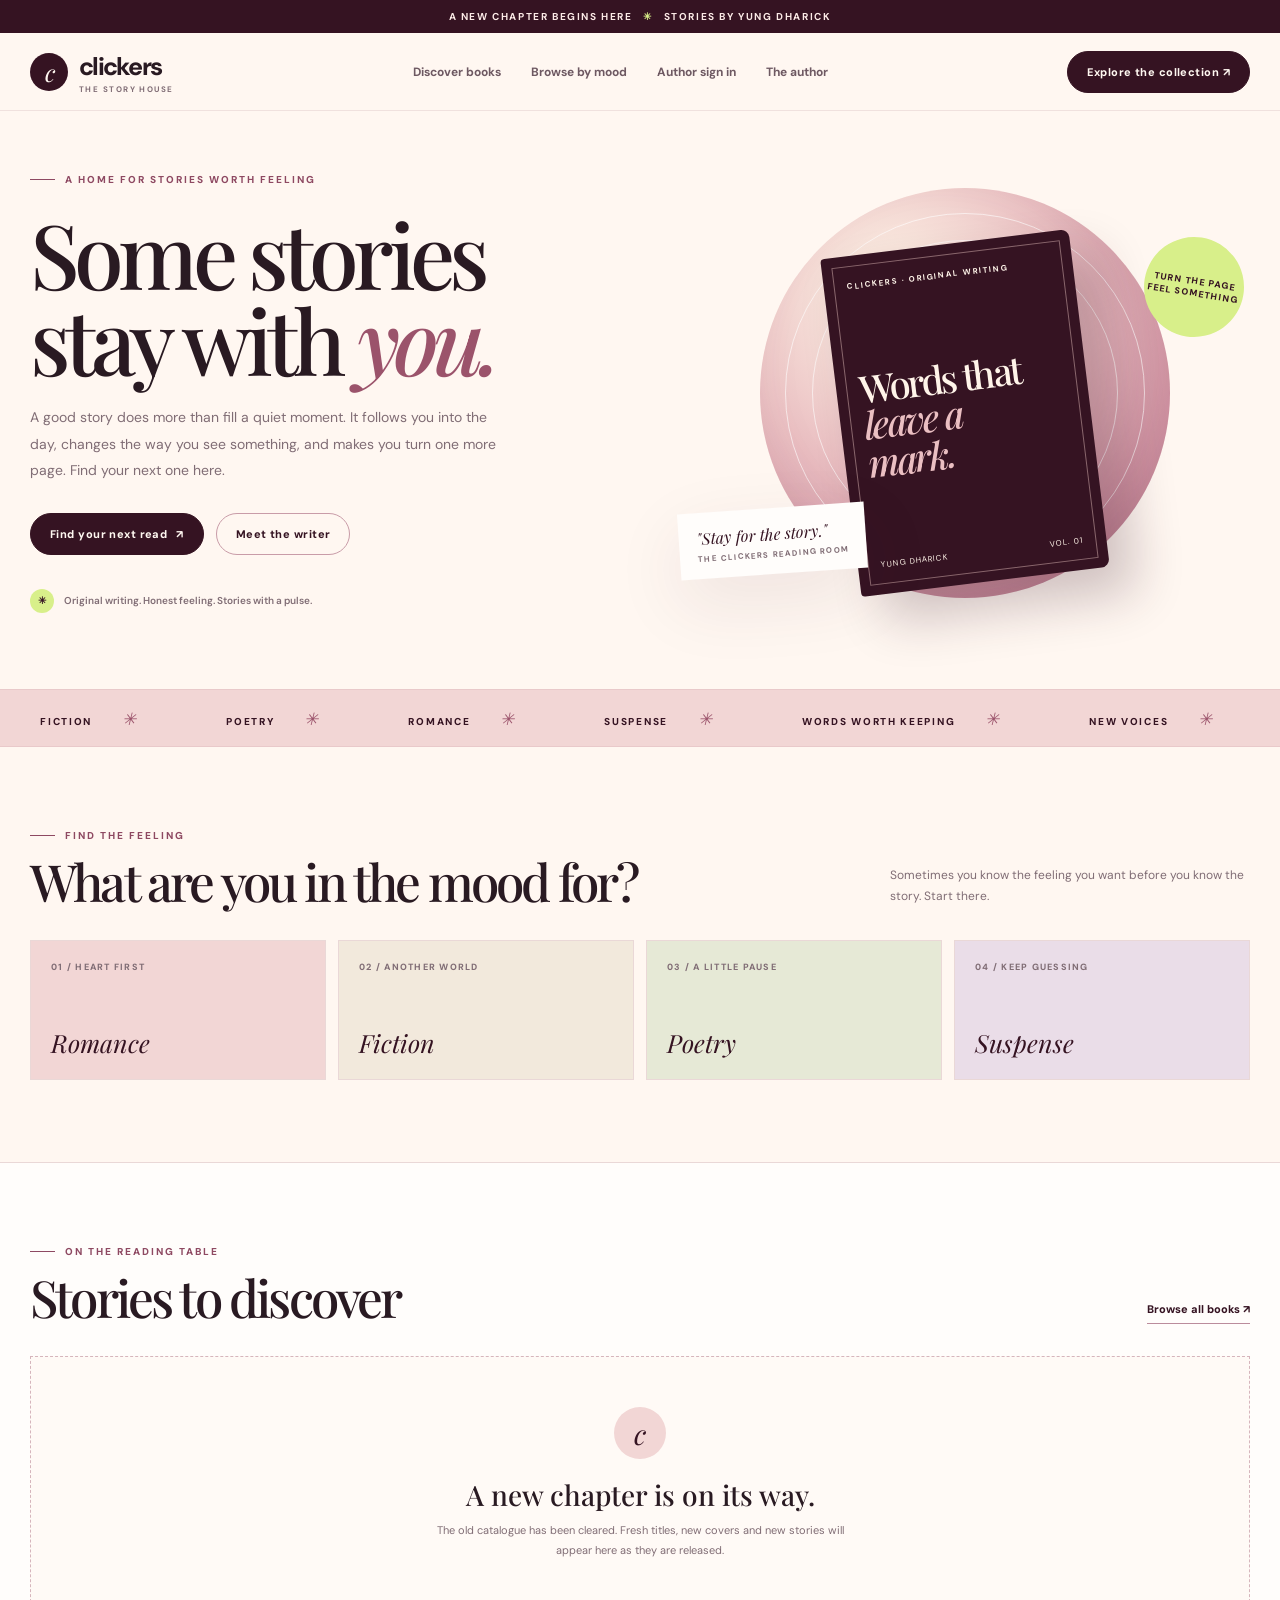
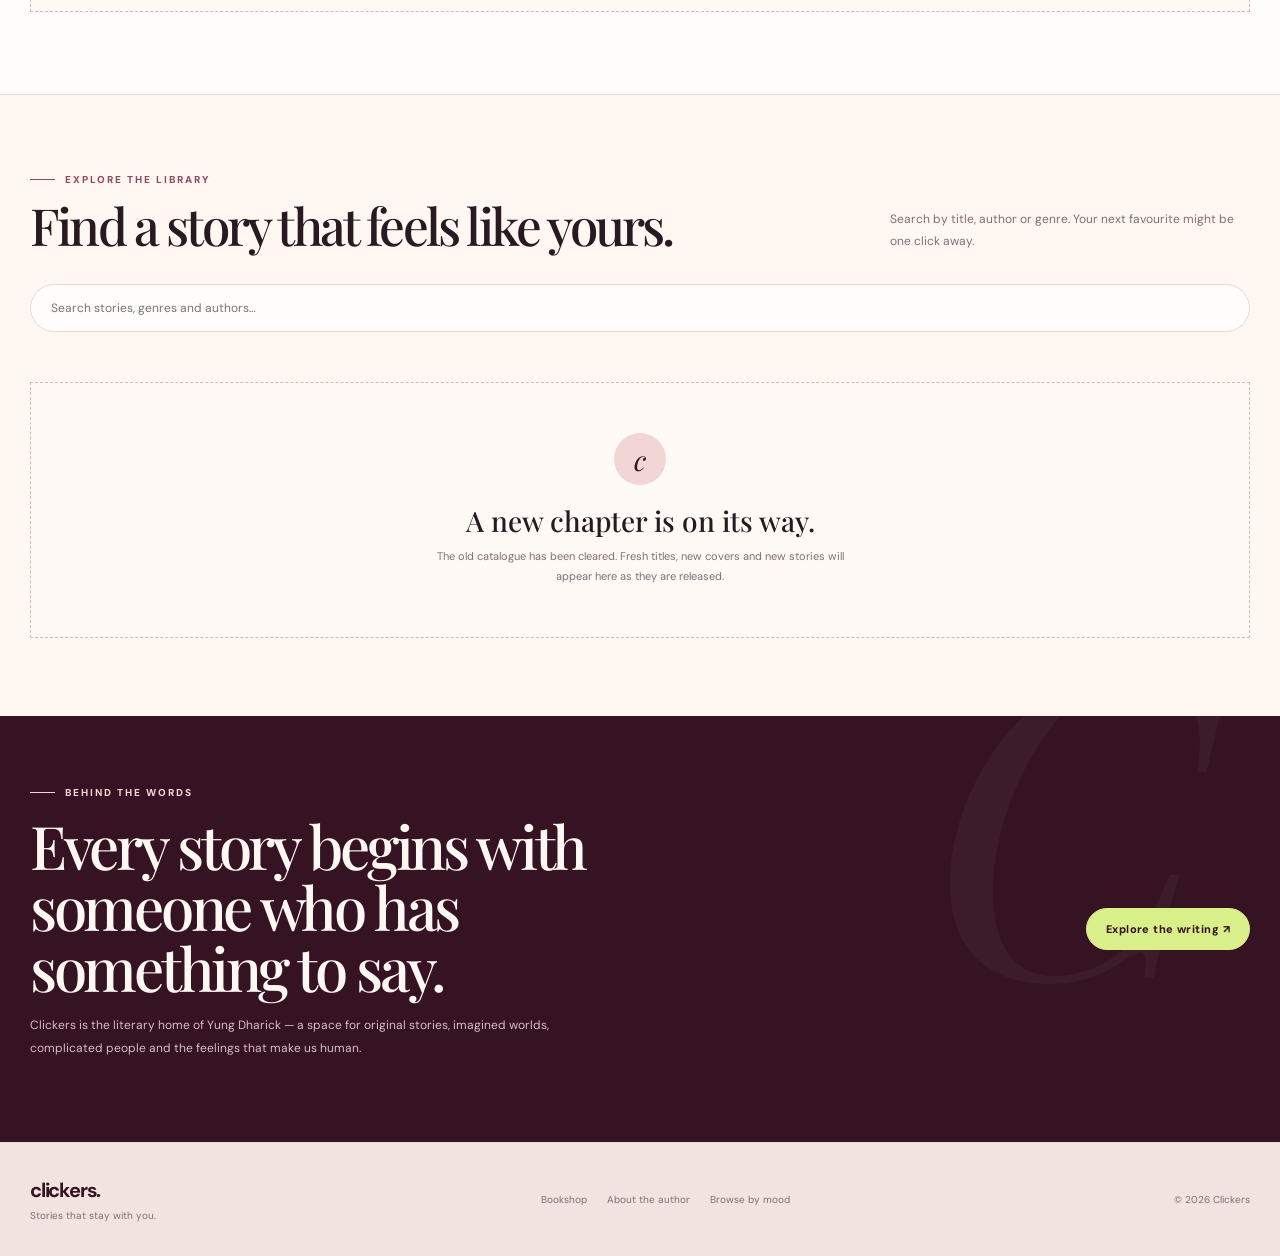
==== commit 23af4c12: "Add discreet Author Studio access link" ====
--- a/index.html
+++ b/index.html
@@ -20,7 +20,7 @@
 <div class="announcement">A new chapter begins here <span>✳</span> Stories by Yung Dharick</div>
 <header><div class="wrap nav">
 <a class="brand" href="./index.html"><span class="brand-mark">c</span><span>clickers<small>the story house</small></span></a>
-<nav class="navlinks" id="navlinks" aria-label="Main navigation"><a href="./store.html">Discover books</a><a href="#moods">Browse by mood</a><a href="#author">The author</a></nav>
+<nav class="navlinks" id="navlinks" aria-label="Main navigation"><a href="./store.html">Discover books</a><a href="#moods">Browse by mood</a><a href="./author.html">Author sign in</a><a href="#author">The author</a></nav>
 <a class="nav-cta" href="./store.html">Explore the collection ↗</a><button class="menu-toggle" id="menuToggle" aria-label="Open navigation" aria-expanded="false">☰</button>
 </div></header>
 <main>
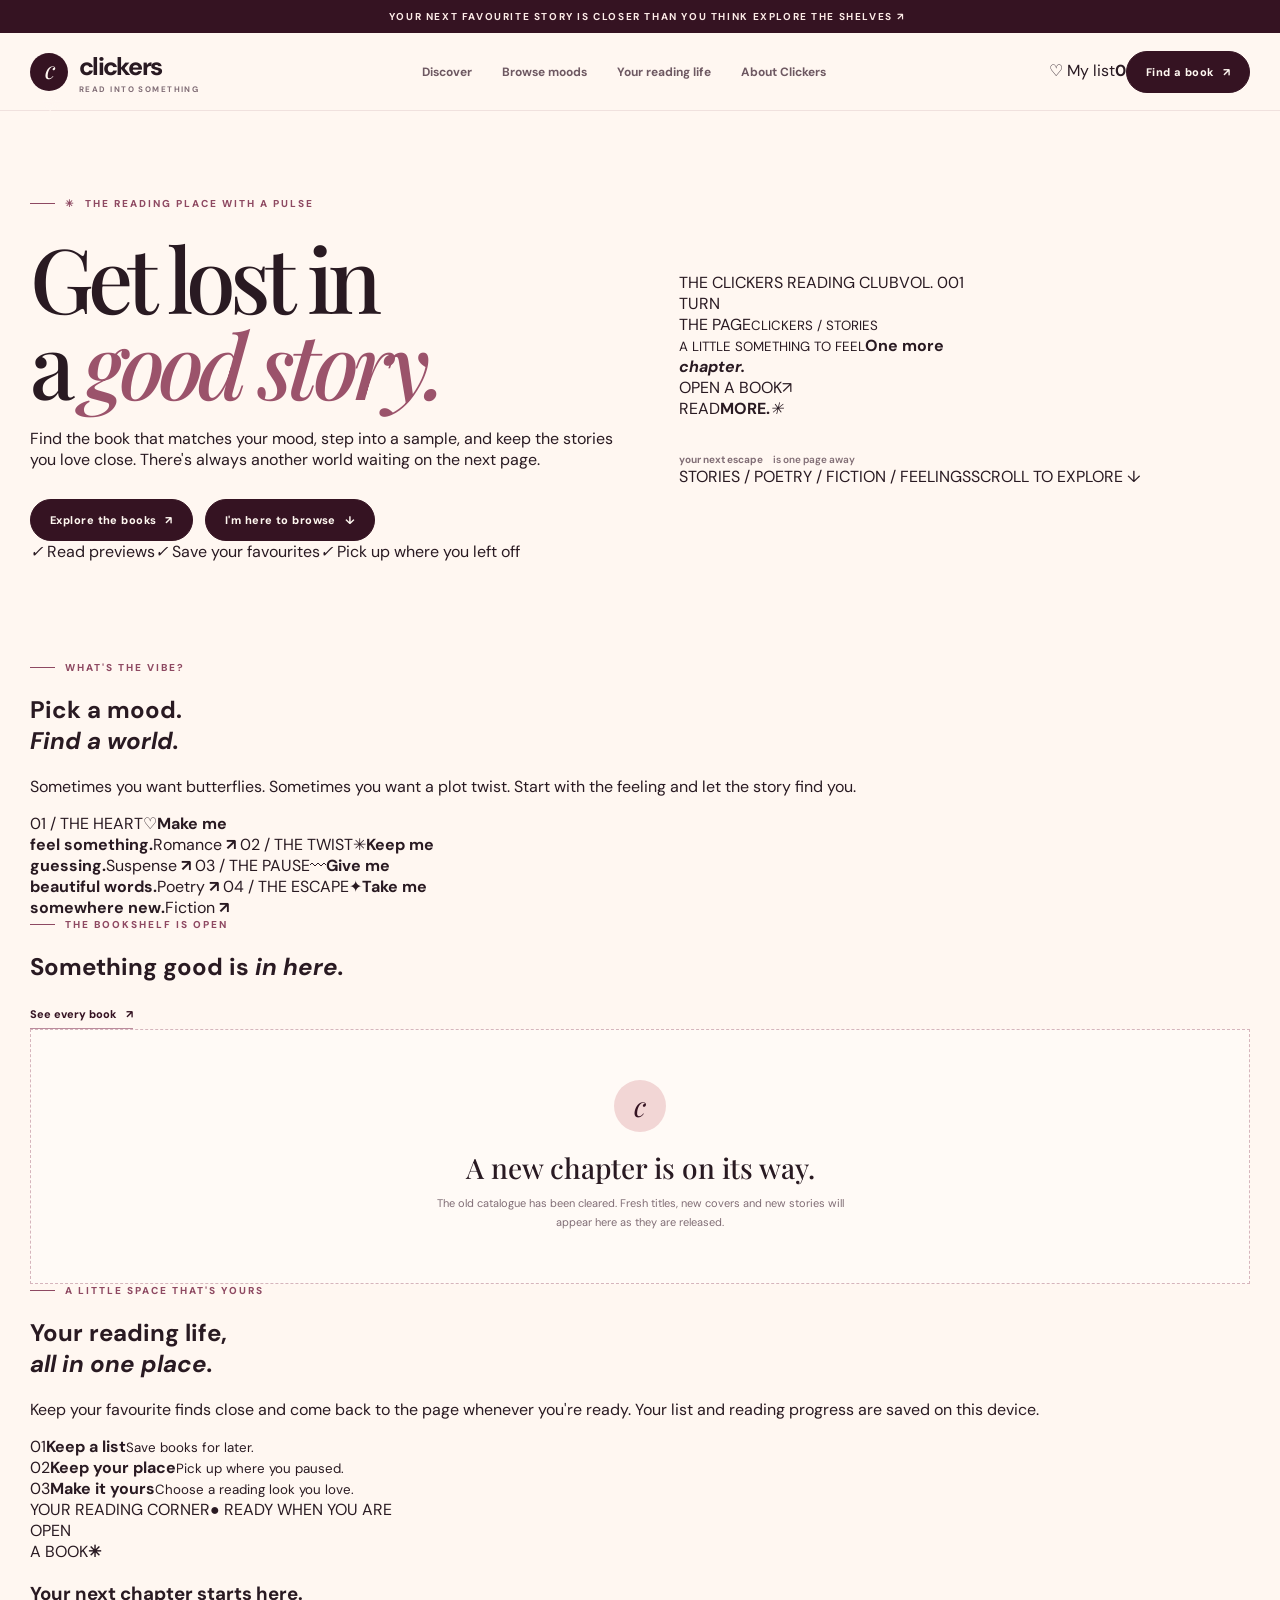
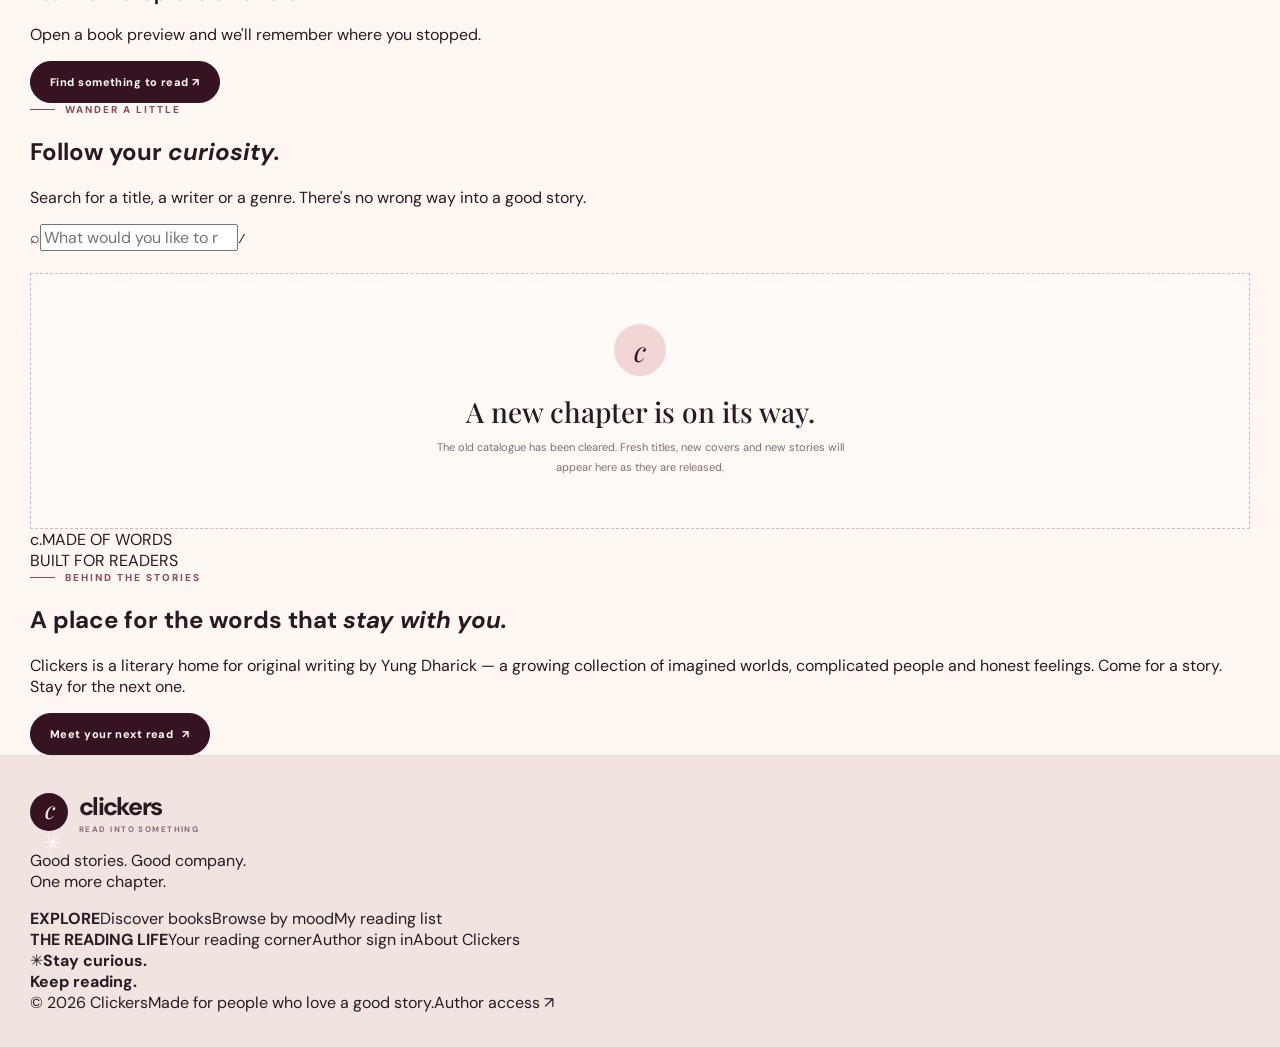
==== commit 8f74e04c: "Redesign Clickers homepage as a lively reading destination" ====
--- a/index.html
+++ b/index.html
@@ -3,37 +3,104 @@
 <head>
 <meta charset="utf-8">
 <meta name="viewport" content="width=device-width,initial-scale=1">
-<meta name="theme-color" content="#fff7f1">
-<meta name="description" content="Discover stories with a pulse. Explore original fiction, poetry and writing by Yung Dharick on Clickers.">
+<meta name="theme-color" content="#f7f7f2">
+<meta name="description" content="Discover your next favourite story. Read previews, save books, follow your reading progress and shop original ebooks on Clickers.">
 <meta property="og:type" content="website">
 <meta property="og:site_name" content="Clickers">
-<meta property="og:title" content="Clickers — Stories that stay with you">
-<meta property="og:description" content="A home for stories worth feeling. Discover the next book you won't want to put down.">
+<meta property="og:title" content="Clickers — Get lost in a good story">
+<meta property="og:description" content="A lively home for readers, stories and the books you keep coming back to.">
 <meta name="twitter:card" content="summary_large_image">
-<title>Clickers — Stories that stay with you</title>
+<title>Clickers — Get lost in a good story</title>
 <link rel="preconnect" href="https://fonts.googleapis.com">
 <link rel="preconnect" href="https://fonts.gstatic.com" crossorigin>
-<link href="https://fonts.googleapis.com/css2?family=DM+Sans:wght@400;500;600;700;800&family=Playfair+Display:ital,wght@0,500;0,600;0,700;1,500;1,600&display=swap" rel="stylesheet">
+<link href="https://fonts.googleapis.com/css2?family=DM+Serif+Display:ital@0;1&family=Space+Grotesk:wght@400;500;600;700&display=swap" rel="stylesheet">
 <link rel="stylesheet" href="./styles.css">
 </head>
-<body>
-<div class="announcement">A new chapter begins here <span>✳</span> Stories by Yung Dharick</div>
-<header><div class="wrap nav">
-<a class="brand" href="./index.html"><span class="brand-mark">c</span><span>clickers<small>the story house</small></span></a>
-<nav class="navlinks" id="navlinks" aria-label="Main navigation"><a href="./store.html">Discover books</a><a href="#moods">Browse by mood</a><a href="./author.html">Author sign in</a><a href="#author">The author</a></nav>
-<a class="nav-cta" href="./store.html">Explore the collection ↗</a><button class="menu-toggle" id="menuToggle" aria-label="Open navigation" aria-expanded="false">☰</button>
-</div></header>
+<body class="site-home">
+<div class="announcement"><span class="announcement-dot"></span> Your next favourite story is closer than you think <a href="./store.html">Explore the shelves ↗</a></div>
+<header class="site-header">
+  <div class="wrap nav">
+    <a class="brand" href="./index.html" aria-label="Clickers home"><span class="brand-mark">c<span>✳</span></span><span class="brand-word">clickers<small>read into something</small></span></a>
+    <nav class="navlinks" id="navlinks" aria-label="Main navigation">
+      <a href="./store.html">Discover</a><a href="#moods">Browse moods</a><a href="#reading-life">Your reading life</a><a href="#about">About Clickers</a>
+    </nav>
+    <div class="nav-actions"><a class="saved-link" href="./saved.html"><span aria-hidden="true">♡</span> <span class="saved-label">My list</span><b id="savedCount">0</b></a><a class="nav-cta" href="./store.html">Find a book <span>↗</span></a></div>
+    <button class="menu-toggle" id="menuToggle" aria-label="Open navigation" aria-expanded="false">☰</button>
+  </div>
+</header>
 <main>
-<section class="wrap hero">
-<div><div class="eyebrow">A home for stories worth feeling</div><h1>Some stories<br>stay with <em>you.</em></h1><p class="hero-copy">A good story does more than fill a quiet moment. It follows you into the day, changes the way you see something, and makes you turn one more page. Find your next one here.</p><div class="hero-actions"><a class="button" href="./store.html">Find your next read <span>↗</span></a><a class="button light" href="#author">Meet the writer</a></div><div class="hero-note"><i>✳</i> Original writing. Honest feeling. Stories with a pulse.</div></div>
-<div class="hero-visual" aria-label="Clickers literary identity artwork"><div class="hero-disc"></div><div class="orbit"><div class="orbit-label">Turn the page<br>feel something</div></div><div class="hero-type"><small>Clickers · Original writing</small><strong>Words that <em>leave a mark.</em></strong><div class="cover-bottom"><span>Yung Dharick</span><span>Vol. 01</span></div></div><div class="floating-note">"Stay for the story."<span>The Clickers reading room</span></div></div>
-</section>
-<div class="ticker"><div class="ticker-track"><span>Fiction <b>✳</b></span><span>Poetry <b>✳</b></span><span>Romance <b>✳</b></span><span>Suspense <b>✳</b></span><span>Words worth keeping <b>✳</b></span><span>New voices <b>✳</b></span></div></div>
-<section class="wrap section" id="moods"><div class="section-head"><div><div class="eyebrow">Find the feeling</div><h2>What are you in the mood for?</h2></div><p>Sometimes you know the feeling you want before you know the story. Start there.</p></div><div class="moods"><a class="mood" href="./store.html?genre=Romance"><small>01 / Heart first</small><span>Romance</span></a><a class="mood" href="./store.html?genre=Fiction"><small>02 / Another world</small><span>Fiction</span></a><a class="mood" href="./store.html?genre=Poetry"><small>03 / A little pause</small><span>Poetry</span></a><a class="mood" href="./store.html?genre=Thriller"><small>04 / Keep guessing</small><span>Suspense</span></a></div></section>
-<section class="shelf" id="featured"><div class="wrap section"><div class="section-head"><div><div class="eyebrow">On the reading table</div><h2>Stories to discover</h2></div><a class="text-link" href="./store.html">Browse all books ↗</a></div><div class="book-grid" id="featuredBooks"><div class="empty-state"><div class="empty-mark">c</div><h3>The next story is being written.</h3><p>The old catalogue has been cleared. New books and fresh covers will take their place here.</p></div></div></div></section>
-<section class="wrap discovery" id="discover"><div class="section-head"><div><div class="eyebrow">Explore the library</div><h2>Find a story that feels like yours.</h2></div><p>Search by title, author or genre. Your next favourite might be one click away.</p></div><div class="searchbar"><input id="homeSearch" type="search" placeholder="Search stories, genres and authors…" aria-label="Search books"></div><div class="genre-pills" id="homeGenres"></div><div class="book-grid" id="homeBooks"><div class="empty-state"><div class="empty-mark">✳</div><h3>A fresh shelf is on its way.</h3><p>We're making room for the books that belong here. Come back for the next release.</p></div></div></section>
-<section class="author-band" id="author"><div class="wrap author-inner"><div><div class="eyebrow">Behind the words</div><h2>Every story begins with someone who has something to say.</h2><p>Clickers is the literary home of Yung Dharick — a space for original stories, imagined worlds, complicated people and the feelings that make us human.</p></div><a class="button" href="./store.html">Explore the writing ↗</a></div></section>
+  <section class="wrap hero">
+    <div class="hero-copy-block">
+      <div class="eyebrow"><span class="eyebrow-mark">✳</span> THE READING PLACE WITH A PULSE</div>
+      <h1>Get lost in<br>a <em>good story.</em></h1>
+      <p class="hero-intro">Find the book that matches your mood, step into a sample, and keep the stories you love close. There's always another world waiting on the next page.</p>
+      <div class="hero-actions"><a class="button button-primary" href="./store.html">Explore the books <span>↗</span></a><a class="button button-quiet" href="#moods">I'm here to browse <span>↓</span></a></div>
+      <div class="hero-proof"><span><i>✓</i> Read previews</span><span><i>✓</i> Save your favourites</span><span><i>✓</i> Pick up where you left off</span></div>
+    </div>
+    <div class="hero-art" aria-label="Illustration of a lively reading space">
+      <div class="hero-art-top"><span>THE CLICKERS READING CLUB</span><span>VOL. 001</span></div>
+      <div class="hero-sun"></div><div class="hero-orbit orbit-one"></div><div class="hero-orbit orbit-two"></div>
+      <div class="hero-book book-back"><span>TURN<br>THE PAGE</span><small>CLICKERS / STORIES</small></div>
+      <div class="hero-book book-front"><small>A LITTLE SOMETHING TO FEEL</small><strong>One more<br><em>chapter.</em></strong><div class="hero-book-foot"><span>OPEN A BOOK</span><span>↗</span></div></div>
+      <div class="hero-sticker"><span>READ</span><strong>MORE.</strong><i>✳</i></div>
+      <div class="hero-note"><b>your next escape</b><span>is one page away</span></div>
+      <div class="hero-art-bottom"><span>STORIES / POETRY / FICTION / FEELINGS</span><span>SCROLL TO EXPLORE ↓</span></div>
+    </div>
+  </section>
+
+  <section class="mood-section" id="moods">
+    <div class="wrap">
+      <div class="section-heading">
+        <div><div class="eyebrow">WHAT'S THE VIBE?</div><h2>Pick a mood.<br><em>Find a world.</em></h2></div>
+        <p>Sometimes you want butterflies. Sometimes you want a plot twist. Start with the feeling and let the story find you.</p>
+      </div>
+      <div class="mood-grid">
+        <a class="mood-card mood-romance" href="./store.html?genre=Romance"><span class="mood-number">01 / THE HEART</span><span class="mood-emoji">♡</span><strong>Make me<br>feel something.</strong><span class="mood-bottom">Romance <b>↗</b></span></a>
+        <a class="mood-card mood-suspense" href="./store.html?genre=Thriller"><span class="mood-number">02 / THE TWIST</span><span class="mood-emoji">✳</span><strong>Keep me<br>guessing.</strong><span class="mood-bottom">Suspense <b>↗</b></span></a>
+        <a class="mood-card mood-poetry" href="./store.html?genre=Poetry"><span class="mood-number">03 / THE PAUSE</span><span class="mood-emoji">〰</span><strong>Give me<br>beautiful words.</strong><span class="mood-bottom">Poetry <b>↗</b></span></a>
+        <a class="mood-card mood-fiction" href="./store.html?genre=Fiction"><span class="mood-number">04 / THE ESCAPE</span><span class="mood-emoji">✦</span><strong>Take me<br>somewhere new.</strong><span class="mood-bottom">Fiction <b>↗</b></span></a>
+      </div>
+    </div>
+  </section>
+
+  <section class="wrap featured-section" id="featured">
+    <div class="section-heading section-heading-tight">
+      <div><div class="eyebrow">THE BOOKSHELF IS OPEN</div><h2>Something good is <em>in here.</em></h2></div>
+      <a class="text-link" href="./store.html">See every book <span>↗</span></a>
+    </div>
+    <div class="book-grid" id="featuredBooks">
+      <div class="shelf-empty"><div class="shelf-empty-art"><span>YOUR NEXT<br>FAVOURITE</span><b>?</b></div><div><span class="shelf-kicker">A FRESH START</span><h3>This shelf is making room for new stories.</h3><p>The old catalogue has been cleared. New books will appear here as they are published — ready for you to discover, preview and keep.</p><a class="text-link" href="./store.html">Explore the bookshop anyway ↗</a></div></div>
+    </div>
+  </section>
+
+  <section class="reading-life" id="reading-life">
+    <div class="wrap reading-life-inner">
+      <div class="reading-life-copy"><div class="eyebrow eyebrow-light">A LITTLE SPACE THAT'S YOURS</div><h2>Your reading life,<br><em>all in one place.</em></h2><p>Keep your favourite finds close and come back to the page whenever you're ready. Your list and reading progress are saved on this device.</p>
+        <div class="reading-benefits"><div><span>01</span><b>Keep a list</b><small>Save books for later.</small></div><div><span>02</span><b>Keep your place</b><small>Pick up where you paused.</small></div><div><span>03</span><b>Make it yours</b><small>Choose a reading look you love.</small></div></div>
+      </div>
+      <div class="continue-card" id="continueReading"><div class="continue-card-top"><span>YOUR READING CORNER</span><span class="live-dot">● READY WHEN YOU ARE</span></div><div class="continue-empty"><div class="mini-book"><span>OPEN<br>A BOOK</span><b>✳</b></div><div><h3>Your next chapter starts here.</h3><p>Open a book preview and we'll remember where you stopped.</p><a href="./store.html" class="button button-lime">Find something to read ↗</a></div></div></div>
+    </div>
+  </section>
+
+  <section class="wrap discovery-section" id="discover">
+    <div class="section-heading"><div><div class="eyebrow">WANDER A LITTLE</div><h2>Follow your <em>curiosity.</em></h2></div><p>Search for a title, a writer or a genre. There's no wrong way into a good story.</p></div>
+    <label class="search-field"><span aria-hidden="true">⌕</span><input id="homeSearch" type="search" placeholder="What would you like to read today?" aria-label="Search books"><kbd>/</kbd></label>
+    <div class="genre-pills" id="homeGenres"></div>
+    <div class="book-grid" id="homeBooks"></div>
+  </section>
+
+  <section class="writer-section" id="about">
+    <div class="wrap writer-inner"><div class="writer-art"><span class="writer-art-mark">c.</span><span class="writer-art-caption">MADE OF WORDS<br>BUILT FOR READERS</span></div><div class="writer-copy"><div class="eyebrow">BEHIND THE STORIES</div><h2>A place for the words that <em>stay with you.</em></h2><p>Clickers is a literary home for original writing by Yung Dharick — a growing collection of imagined worlds, complicated people and honest feelings. Come for a story. Stay for the next one.</p><a class="button button-dark" href="./store.html">Meet your next read <span>↗</span></a></div></div>
+  </section>
 </main>
-<footer><div class="wrap foot"><div><strong>clickers.</strong><div style="margin-top:6px">Stories that stay with you.</div></div><div class="foot-links"><a href="./store.html">Bookshop</a><a href="#author">About the author</a><a href="#moods">Browse by mood</a></div><span>© <span id="year"></span> Clickers</span></div></footer>
-<div class="reader" id="reader" aria-hidden="true"><div class="reader-panel" role="dialog" aria-modal="true" aria-labelledby="readerTitle"><div class="reader-top"><strong id="readerBookTitle">Clickers Reading Room</strong><button class="reader-close" id="closeReader" aria-label="Close reader">×</button></div><h2 id="readerTitle">A story begins.</h2><div class="reader-subtitle" id="readerSubtitle"></div><div class="reader-content" id="readerContent"></div><div class="reader-controls"><button id="prevChapter" disabled>← Previous</button><button id="nextChapter" disabled>Next chapter →</button></div></div></div><div class="toast" id="toast" role="status"></div>
-<script src="./author-config.js"></script><script src="./books.js"></script><script src="./storefront.js"></script></body></html>+<footer class="site-footer"><div class="wrap footer-main"><div class="footer-brand"><a class="brand brand-footer" href="./index.html"><span class="brand-mark">c<span>✳</span></span><span class="brand-word">clickers<small>read into something</small></span></a><p>Good stories. Good company.<br>One more chapter.</p></div><div class="footer-column"><b>EXPLORE</b><a href="./store.html">Discover books</a><a href="#moods">Browse by mood</a><a href="./saved.html">My reading list</a></div><div class="footer-column"><b>THE READING LIFE</b><a href="#reading-life">Your reading corner</a><a href="./author.html">Author sign in</a><a href="#about">About Clickers</a></div><div class="footer-note"><span>✳</span><strong>Stay curious.<br>Keep reading.</strong></div></div><div class="wrap footer-bottom"><span>© <span id="year"></span> Clickers</span><span>Made for people who love a good story.</span><a href="./admin.html">Author access ↗</a></div></footer>
+
+<div class="reader" id="reader" aria-hidden="true"><div class="reader-panel reader-theme-paper" role="dialog" aria-modal="true" aria-labelledby="readerTitle">
+  <div class="reader-top"><div><span class="reader-kicker">THE CLICKERS READING ROOM</span><strong id="readerBookTitle">A story begins.</strong></div><button class="reader-close" id="closeReader" aria-label="Close reader">×</button></div>
+  <div class="reader-toolbar"><div class="reader-tools-group"><button id="fontDown" type="button" aria-label="Decrease text size">A−</button><button id="fontUp" type="button" aria-label="Increase text size">A+</button></div><div class="reader-tools-group reader-themes"><button type="button" data-reader-theme="paper" aria-label="Paper theme" class="active">○</button><button type="button" data-reader-theme="warm" aria-label="Warm theme">◐</button><button type="button" data-reader-theme="night" aria-label="Night theme">●</button></div><button class="reader-save" id="readerSave" type="button">♡ Save book</button></div>
+  <article class="reader-page"><div class="reader-chapter-label" id="readerSubtitle"></div><h2 id="readerTitle">A story begins.</h2><div class="reader-content" id="readerContent"></div></article>
+  <div class="reader-controls"><button id="prevChapter" disabled>← Previous</button><span id="readerProgress">Preview</span><button id="nextChapter" disabled>Next chapter →</button></div>
+</div></div>
+<div class="toast" id="toast" role="status" aria-live="polite"></div>
+<script src="./author-config.js"></script><script src="./books.js"></script><script src="./storefront.js"></script>
+</body></html>
--- a/styles.css
+++ b/styles.css
@@ -20,3 +20,7 @@
 @media(max-width:680px){.wrap{width:calc(100% - 32px)}header{height:68px}.navlinks{display:none;position:absolute;top:68px;left:0;right:0;padding:20px 24px 24px;background:var(--paper);border-bottom:1px solid var(--line);flex-direction:column;align-items:stretch;gap:18px}.navlinks.open{display:flex}.nav-cta{display:none}.menu-toggle{display:block}.hero{grid-template-columns:1fr;padding:45px 0 48px;gap:18px}.hero h1{font-size:clamp(52px,13vw,72px);margin:18px 0}.hero-copy{font-size:13px}.hero-visual{min-height:340px}.hero-type{width:205px;height:280px}.hero-disc{width:300px}.orbit-label{right:0;top:6%;width:82px;height:82px;font-size:8px}.floating-note{bottom:3%;font-size:14px}.section{padding:62px 0}.section-head{display:block}.section-head p{margin-top:14px}.book-grid{grid-template-columns:repeat(2,minmax(0,1fr));gap:11px}.book-card{padding:8px}.book-info{padding:13px 4px 4px}.book-info h3{font-size:20px}.book-info p{font-size:10px;min-height:76px}.moods{grid-template-columns:repeat(2,1fr)}.mood{min-height:125px}.author-inner{grid-template-columns:1fr;gap:22px}.author-band{padding:58px 0}.author-band .button{width:max-content}.discovery{padding:60px 0}.foot{align-items:flex-start;flex-direction:column}.foot-links{flex-wrap:wrap}.page-hero{grid-template-columns:1fr;padding:44px 0 35px}.hero-stamp{display:none}.tools{flex-direction:column;align-items:stretch}.tools select{width:100%}.reader{padding:8px}.reader-panel{margin:5px auto;padding:24px 18px}.reader-content{font-size:17px}.detail{grid-template-columns:1fr;padding:32px 0 55px;gap:30px}.cover-stage{min-height:390px}.detail h1{font-size:48px}.description{font-size:16px}.sample{padding:40px 0 60px}.sample-copy{font-size:16px}}
 @media(max-width:370px){.book-grid{grid-template-columns:1fr}.book-cover{aspect-ratio:4/3}.hero-visual{min-height:300px}.hero-type{width:180px;height:245px}.hero-type strong{font-size:29px}}
 @media(prefers-reduced-motion:reduce){*,*::before,*::after{scroll-behavior:auto!important;animation-duration:.01ms!important;animation-iteration-count:1!important;transition-duration:.01ms!important}}
+
+.book-price{font:12px/1.4 Arial,sans-serif;color:#793c4a;white-space:nowrap}.book-price.free{color:#8a7a70}
+
+.orders-panel{margin:22px 0;padding:0 20px 18px}.orders-panel>summary{display:flex;align-items:center;justify-content:space-between;gap:12px;cursor:pointer;list-style:none;padding:18px 0;font-weight:700}.orders-panel>summary::-webkit-details-marker{display:none}.orders-panel>summary:after{content:"＋";margin-left:auto;color:var(--muted)}.orders-panel[open]>summary:after{content:"−"}.orders-panel>summary small{font-weight:400;color:var(--muted)}.orders-head{display:flex;align-items:center;justify-content:space-between;gap:16px;flex-wrap:wrap}.orders-summary{margin:12px 0;padding:14px 16px;background:var(--soft);border-radius:10px;font-weight:600}.orders-list{display:grid;gap:10px}.order-row{display:flex;justify-content:space-between;gap:18px;padding:14px 0;border-bottom:1px solid var(--line)}.order-main,.order-side{display:grid;gap:5px}.order-main strong,.order-side strong{font-size:14px}.order-main small,.order-side small{font-size:11px;color:var(--muted);overflow-wrap:anywhere}.order-side{text-align:right;justify-items:end}.pill.success{background:#e6f3e9;color:#28623b}.pill.danger{background:#fae9e9;color:#913b3b}@media(max-width:600px){.orders-panel{padding:0 14px 14px}.order-row{gap:10px}.order-main strong,.order-side strong{font-size:12px}}
